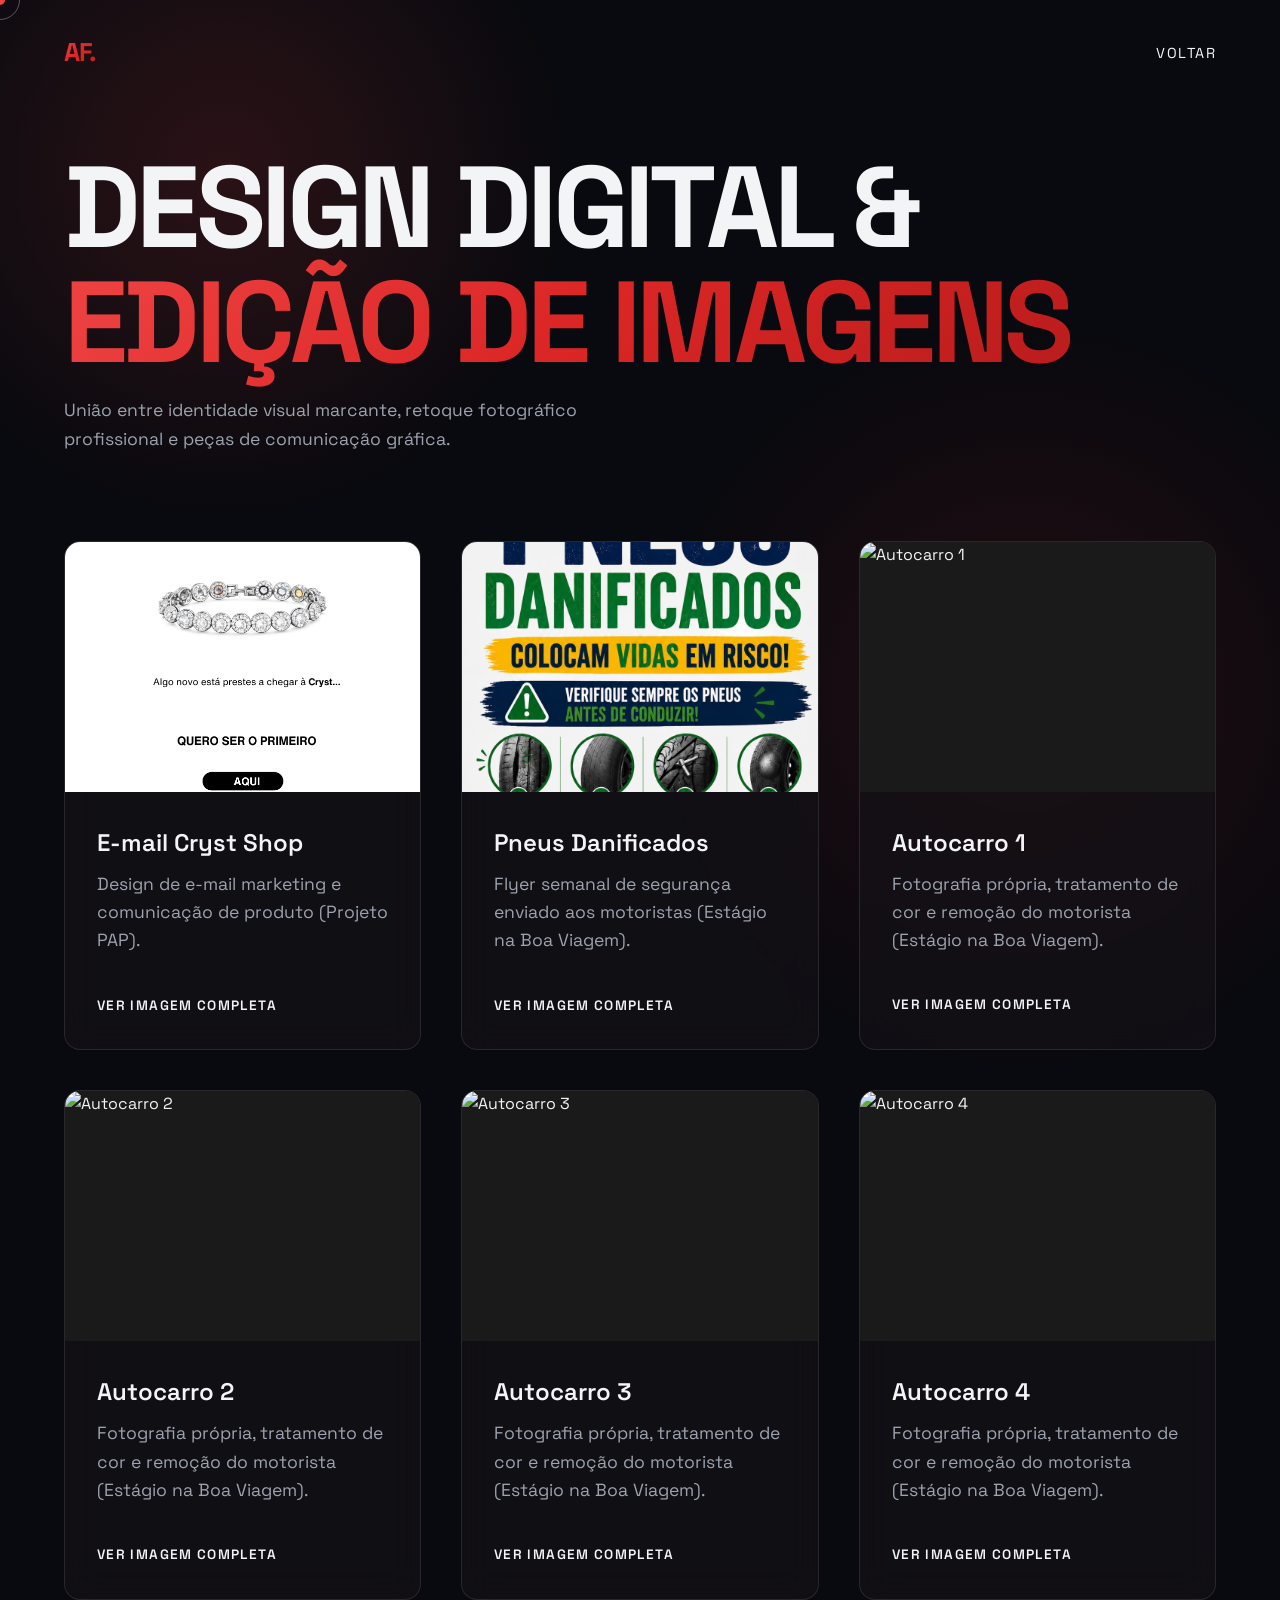
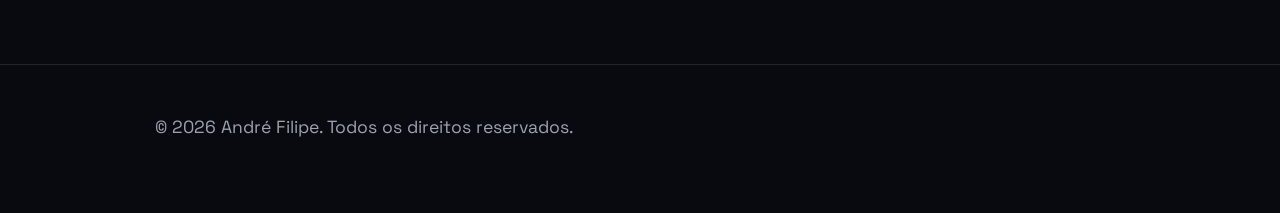
==== design-e-edicao.html @ 8445dd03 "Update portfolio: Red Theme, SVG Icons, Real Covers, Internship Context, Boa Viagem Web Design & AF " ====
<!DOCTYPE html>
<html lang="pt">
<head>
    <meta charset="UTF-8">
    <meta name="viewport" content="width=device-width, initial-scale=1.0">
    <title>Design Digital & Edição de Imagens | André Filipe - Portfólio</title>
    <meta name="description" content="Trabalhos de Design Digital, Branding, Retoque Fotográfico e Edição de Imagem desenvolvidos por André Filipe.">
    <meta name="keywords" content="Design Digital, Edição de Imagem, Retoque Fotográfico, Photoshop, Branding, André Filipe">
    <link rel="icon" type="image/png" href="favicon.png">
    <link rel="apple-touch-icon" href="favicon.png">
    <link rel="preconnect" href="https://fonts.googleapis.com">
    <link rel="preconnect" href="https://fonts.gstatic.com" crossorigin>
    <link href="https://fonts.googleapis.com/css2?family=Space+Grotesk:wght@300;400;600;700;800&display=swap" rel="stylesheet">
    <link rel="stylesheet" href="style.css">
</head>
<body>
    <div id="cursor"></div>
    <div id="cursor-follower"></div>

    <nav class="navbar scrolled">
        <div class="logo">AF.</div>
        <ul class="nav-links">
            <li><a href="index.html#projects">Voltar</a></li>
        </ul>
    </nav>

    <main>
        <section class="section" style="padding-top: 150px; min-height: 80vh;">
            <h1 class="fade-up">Design Digital & <span class="gradient-text">Edição de Imagens</span></h1>
            <p class="fade-up delay-1">União entre identidade visual marcante, retoque fotográfico profissional e peças de comunicação gráfica.</p>
            
            <div class="project-grid" style="margin-top: 4rem;">
                <!-- Design 1: E-mail Cryst Shop (PAP) -->
                <div class="project-card fade-up delay-2" data-lightbox data-lightbox-src="images/E-mail%20Cryst%20Shop.pdf.png" data-lightbox-caption="E-mail Cryst Shop - Comunicação de Produto (PAP)">
                    <div class="project-image">
                        <img src="images/E-mail%20Cryst%20Shop.pdf.png" alt="E-mail Cryst Shop - PAP" style="width: 100%; height: 100%; object-fit: cover; transition: var(--transition);">
                    </div>
                    <div class="project-info">
                        <h3>E-mail Cryst Shop</h3>
                        <p>Design de e-mail marketing e comunicação de produto (Projeto PAP).</p>
                        <a href="images/E-mail%20Cryst%20Shop.pdf.png" class="project-link">Ver Imagem Completa</a>
                    </div>
                </div>

                <!-- Design 2: Pneus Danificados (Estágio Boa Viagem) -->
                <div class="project-card fade-up delay-3" data-lightbox data-lightbox-src="images/Pneus%20Danificados.png" data-lightbox-caption="Pneus Danificados - Flyer de Segurança para Motoristas (Estágio Boa Viagem)">
                    <div class="project-image">
                        <img src="images/Pneus%20Danificados.png" alt="Pneus Danificados - Estágio Boa Viagem" style="width: 100%; height: 100%; object-fit: cover; transition: var(--transition);">
                    </div>
                    <div class="project-info">
                        <h3>Pneus Danificados</h3>
                        <p>Flyer semanal de segurança enviado aos motoristas (Estágio na Boa Viagem).</p>
                        <a href="images/Pneus%20Danificados.png" class="project-link">Ver Imagem Completa</a>
                    </div>
                </div>

                <!-- Edição 1: Autocarro 1 -->
                <div class="project-card fade-up delay-1" data-lightbox data-lightbox-src="images/22222.png" data-lightbox-caption="Autocarro 1 - Fotografia Própria, Tratamento & Remoção do Motorista (Estágio Boa Viagem)">
                    <div class="project-image">
                        <img src="images/22222.png" alt="Autocarro 1" style="width: 100%; height: 100%; object-fit: cover; transition: var(--transition);">
                    </div>
                    <div class="project-info">
                        <h3>Autocarro 1</h3>
                        <p>Fotografia própria, tratamento de cor e remoção do motorista (Estágio na Boa Viagem).</p>
                        <a href="images/22222.png" class="project-link">Ver Imagem Completa</a>
                    </div>
                </div>

                <!-- Edição 2: Autocarro 2 -->
                <div class="project-card fade-up delay-2" data-lightbox data-lightbox-src="images/bus%204.png" data-lightbox-caption="Autocarro 2 - Fotografia Própria, Tratamento & Remoção do Motorista (Estágio Boa Viagem)">
                    <div class="project-image">
                        <img src="images/bus%204.png" alt="Autocarro 2" style="width: 100%; height: 100%; object-fit: cover; transition: var(--transition);">
                    </div>
                    <div class="project-info">
                        <h3>Autocarro 2</h3>
                        <p>Fotografia própria, tratamento de cor e remoção do motorista (Estágio na Boa Viagem).</p>
                        <a href="images/bus%204.png" class="project-link">Ver Imagem Completa</a>
                    </div>
                </div>

                <!-- Edição 3: Autocarro 3 -->
                <div class="project-card fade-up delay-3" data-lightbox data-lightbox-src="images/Bus%205.png" data-lightbox-caption="Autocarro 3 - Fotografia Própria, Tratamento & Remoção do Motorista (Estágio Boa Viagem)">
                    <div class="project-image">
                        <img src="images/Bus%205.png" alt="Autocarro 3" style="width: 100%; height: 100%; object-fit: cover; transition: var(--transition);">
                    </div>
                    <div class="project-info">
                        <h3>Autocarro 3</h3>
                        <p>Fotografia própria, tratamento de cor e remoção do motorista (Estágio na Boa Viagem).</p>
                        <a href="images/Bus%205.png" class="project-link">Ver Imagem Completa</a>
                    </div>
                </div>

                <!-- Edição 4: Autocarro 4 -->
                <div class="project-card fade-up delay-1" data-lightbox data-lightbox-src="images/bus%206.png" data-lightbox-caption="Autocarro 4 - Fotografia Própria, Tratamento & Remoção do Motorista (Estágio Boa Viagem)">
                    <div class="project-image">
                        <img src="images/bus%206.png" alt="Autocarro 4" style="width: 100%; height: 100%; object-fit: cover; transition: var(--transition);">
                    </div>
                    <div class="project-info">
                        <h3>Autocarro 4</h3>
                        <p>Fotografia própria, tratamento de cor e remoção do motorista (Estágio na Boa Viagem).</p>
                        <a href="images/bus%206.png" class="project-link">Ver Imagem Completa</a>
                    </div>
                </div>
            </div>
        </section>
    </main>

    <!-- Lightbox Modal com Botão X -->
    <div id="lightbox-modal" class="lightbox-modal">
        <button id="lightbox-close" class="lightbox-close" title="Fechar (ESC)">&times;</button>
        <div class="lightbox-content">
            <img id="lightbox-img" src="" alt="Visualização em tamanho cheio" />
            <h3 id="lightbox-caption"></h3>
        </div>
    </div>

    <footer>
        <p>&copy; 2026 André Filipe. Todos os direitos reservados.</p>
    </footer>

    <script src="script.js"></script>
</body>
</html>
---- style.css ----
/* style.css */
:root {
    --bg-color: #090a0f;
    --text-color: #f3f4f6;
    --accent-color: #ef4444;       /* Vermelho Carmesim */
    --accent-cyan: #f43f5e;        /* Vermelho Rosa */
    --accent-pink: #dc2626;        /* Vermelho Escuro */
    --secondary-text: #9ca3af;
    --card-bg: rgba(20, 18, 24, 0.7);
    --card-border: rgba(255, 255, 255, 0.1);
    --card-hover-border: rgba(239, 68, 68, 0.5);
    --gradient-main: linear-gradient(135deg, #ef4444 0%, #dc2626 50%, #b91c1c 100%);
    --gradient-glow: radial-gradient(circle at 50% 50%, rgba(239, 68, 68, 0.18) 0%, transparent 70%);
    --transition: all 0.4s cubic-bezier(0.16, 1, 0.3, 1);
    --backdrop-blur: blur(16px);
}

* {
    margin: 0;
    padding: 0;
    box-sizing: border-box;
}

html {
    scroll-behavior: smooth;
}

body {
    font-family: 'Space Grotesk', sans-serif;
    background-color: var(--bg-color);
    color: var(--text-color);
    line-height: 1.6;
    overflow-x: hidden;
    cursor: none; /* Custom cursor */
    position: relative;
}

/* Background Ambient Orbs */
body::before {
    content: '';
    position: fixed;
    top: -20%;
    left: -10%;
    width: 55vw;
    height: 55vw;
    background: radial-gradient(circle, rgba(239, 68, 68, 0.15) 0%, transparent 70%);
    z-index: -1;
    pointer-events: none;
}

body::after {
    content: '';
    position: fixed;
    bottom: -20%;
    right: -10%;
    width: 60vw;
    height: 60vw;
    background: radial-gradient(circle, rgba(220, 38, 38, 0.12) 0%, transparent 70%);
    z-index: -1;
    pointer-events: none;
}

/* Custom Cursor */
#cursor {
    position: fixed;
    top: 0;
    left: 0;
    width: 10px;
    height: 10px;
    background-color: var(--accent-color);
    border-radius: 50%;
    transform: translate(-50%, -50%);
    pointer-events: none;
    z-index: 9999;
    transition: width 0.2s, height 0.2s, background-color 0.2s;
}

#cursor-follower {
    position: fixed;
    top: 0;
    left: 0;
    width: 40px;
    height: 40px;
    border: 1px solid rgba(255, 255, 255, 0.3);
    border-radius: 50%;
    transform: translate(-50%, -50%);
    pointer-events: none;
    z-index: 9998;
    transition: width 0.3s, height 0.3s, transform 0.1s ease-out;
}

.hovering #cursor {
    width: 0;
    height: 0;
}

.hovering #cursor-follower {
    width: 60px;
    height: 60px;
    background-color: rgba(255, 255, 255, 0.1);
    border-color: var(--accent-color);
}

/* Typography */
h1 {
    font-size: clamp(3.5rem, 9vw, 7.5rem);
    line-height: 1;
    font-weight: 700;
    letter-spacing: -0.04em;
    margin-bottom: 1rem;
    text-transform: uppercase;
}

.gradient-text {
    background: var(--gradient-main);
    -webkit-background-clip: text;
    -webkit-text-fill-color: transparent;
}

h2.section-title {
    font-size: clamp(2rem, 5vw, 4rem);
    font-weight: 600;
    margin-bottom: 3rem;
    letter-spacing: -0.02em;
}

h3 {
    font-size: 1.5rem;
    font-weight: 600;
    margin-bottom: 0.5rem;
}

p {
    font-size: 1.1rem;
    color: var(--secondary-text);
    max-width: 600px;
    margin-bottom: 1.5rem;
}

/* Navigation */
.navbar {
    position: fixed;
    top: 0;
    width: 100%;
    padding: 2rem 5%;
    display: flex;
    justify-content: space-between;
    align-items: center;
    z-index: 1000;
    transition: padding 0.3s ease, background 0.3s ease;
}

.navbar.scrolled {
    padding: 1rem 5%;
    background: rgba(8, 9, 12, 0.85);
    backdrop-filter: var(--backdrop-blur);
    border-bottom: 1px solid var(--card-border);
}

.logo {
    font-size: 1.6rem;
    font-weight: 800;
    letter-spacing: -0.05em;
    background: var(--gradient-main);
    -webkit-background-clip: text;
    -webkit-text-fill-color: transparent;
}

.nav-links {
    display: flex;
    list-style: none;
    gap: 3rem;
}

.nav-links a {
    color: var(--text-color);
    text-decoration: none;
    font-size: 0.9rem;
    text-transform: uppercase;
    letter-spacing: 0.1em;
    position: relative;
    transition: var(--transition);
}

.nav-links a::after {
    content: '';
    position: absolute;
    bottom: -5px;
    left: 0;
    width: 0%;
    height: 2px;
    background: var(--gradient-main);
    transition: var(--transition);
}

.nav-links a:hover::after {
    width: 100%;
}

.hamburger {
    display: none;
    cursor: pointer;
    z-index: 1001;
}

.hamburger .bar {
    display: block;
    width: 25px;
    height: 2px;
    margin: 5px auto;
    background-color: var(--text-color);
    transition: var(--transition);
}

/* Sections */
.section {
    min-height: 100vh;
    padding: 8rem 5% 4rem;
    display: flex;
    flex-direction: column;
    justify-content: center;
}

/* Hero Section */
.hero {
    position: relative;
    justify-content: center;
    align-items: flex-start;
}

.hero p {
    font-size: clamp(1.2rem, 2vw, 1.5rem);
    margin-bottom: 3rem;
}

.btn-group {
    display: flex;
    gap: 1rem;
    flex-wrap: wrap;
    align-items: center;
}

.btn {
    display: inline-flex;
    align-items: center;
    gap: 0.6rem;
    padding: 1rem 2.2rem;
    background: var(--gradient-main);
    color: #ffffff;
    text-decoration: none;
    font-weight: 600;
    font-size: 0.95rem;
    text-transform: uppercase;
    letter-spacing: 0.05em;
    border-radius: 50px;
    transition: var(--transition);
    border: none;
    box-shadow: 0 4px 20px rgba(239, 68, 68, 0.35);
    cursor: pointer;
}

.btn:hover {
    transform: translateY(-3px);
    box-shadow: 0 8px 25px rgba(239, 68, 68, 0.5);
    background: linear-gradient(135deg, #f87171 0%, #dc2626 100%);
    color: #ffffff;
}

.btn-outline {
    background: rgba(255, 255, 255, 0.05);
    color: var(--text-color);
    border: 1px solid var(--card-border);
    backdrop-filter: var(--backdrop-blur);
    box-shadow: none;
}

.btn-outline:hover {
    background: rgba(255, 255, 255, 0.12);
    border-color: rgba(255, 255, 255, 0.25);
    color: var(--text-color);
}

.scroll-indicator {
    position: absolute;
    bottom: 3rem;
    left: 50%;
    transform: translateX(-50%);
    opacity: 0.5;
}

.mouse {
    width: 26px;
    height: 40px;
    border: 2px solid var(--text-color);
    border-radius: 20px;
    position: relative;
}

.mouse::before {
    content: '';
    position: absolute;
    top: 8px;
    left: 50%;
    transform: translateX(-50%);
    width: 4px;
    height: 8px;
    background-color: var(--text-color);
    border-radius: 2px;
    animation: scroll 2s infinite;
}

@keyframes scroll {
    0% { transform: translate(-50%, 0); opacity: 1; }
    100% { transform: translate(-50%, 15px); opacity: 0; }
}

/* Projects Section */
.project-grid {
    display: grid;
    grid-template-columns: repeat(auto-fit, minmax(340px, 1fr));
    gap: 2.5rem;
}

.project-card {
    background: var(--card-bg);
    border: 1px solid var(--card-border);
    border-radius: 16px;
    overflow: hidden;
    transition: var(--transition);
    position: relative;
    backdrop-filter: var(--backdrop-blur);
    top: 0;
    cursor: pointer;
}

.project-card:hover {
    transform: translateY(-8px);
    border-color: var(--card-hover-border);
    box-shadow: 0 15px 35px -5px rgba(0, 0, 0, 0.6), 0 0 25px rgba(239, 68, 68, 0.25);
}

.project-image, .folder-image {
    width: 100%;
    height: 250px;
    background: #1a1a1a;
    display: flex;
    align-items: center;
    justify-content: center;
    overflow: hidden;
    transition: var(--transition);
}

.folder-image svg, .folder-image img {
    transition: var(--transition);
}

.folder-image svg {
    width: 80px;
    height: 80px;
    opacity: 0.7;
}

.project-card:hover .folder-image svg {
    opacity: 1;
    transform: scale(1.1) translateY(-5px);
}

.project-card:hover .folder-image img {
    opacity: 1 !important;
    transform: scale(1.05);
}

.image-placeholder {
    color: var(--secondary-text);
    font-size: 1.2rem;
    letter-spacing: 0.1em;
    text-transform: uppercase;
    transition: var(--transition);
}

.project-card:hover .image-placeholder {
    transform: scale(1.05);
    color: var(--text-color);
}

.project-info {
    padding: 2rem;
}

.project-link {
    display: inline-block;
    margin-top: 1rem;
    color: var(--text-color);
    text-decoration: none;
    font-weight: 600;
    text-transform: uppercase;
    font-size: 0.85rem;
    letter-spacing: 0.1em;
    position: relative;
}

.project-link::after {
    content: '';
    position: absolute;
    bottom: -3px;
    left: 0;
    width: 100%;
    height: 1px;
    background-color: currentColor;
    transform: scaleX(0);
    transform-origin: right;
    transition: transform 0.3s ease;
}

.project-card:hover .project-link::after {
    transform: scaleX(1);
    transform-origin: left;
}

/* About Section Redesign */
.about-card {
    background: var(--card-bg);
    border: 1px solid var(--card-border);
    border-radius: 24px;
    padding: 3.5rem;
    backdrop-filter: var(--backdrop-blur);
    box-shadow: 0 20px 50px rgba(0, 0, 0, 0.5), 0 0 30px rgba(239, 68, 68, 0.2);
    position: relative;
    overflow: hidden;
}

.about-card::before {
    content: '';
    position: absolute;
    top: -30%;
    right: -10%;
    width: 300px;
    height: 300px;
    background: radial-gradient(circle, rgba(239, 68, 68, 0.15) 0%, transparent 70%);
    pointer-events: none;
}

.about-grid {
    display: grid;
    grid-template-columns: 340px 1fr;
    gap: 3.5rem;
    align-items: center;
}

.about-image-column {
    display: flex;
    flex-direction: column;
    align-items: center;
    gap: 1rem;
}

.about-image-wrapper {
    position: relative;
    width: 100%;
    height: 400px;
    border-radius: 20px;
    overflow: hidden;
    background: #10131a;
    border: 1px solid rgba(255, 255, 255, 0.12);
    box-shadow: 0 15px 35px rgba(0, 0, 0, 0.6), 0 0 20px rgba(239, 68, 68, 0.25);
    cursor: pointer;
    transition: var(--transition);
}

.about-image-wrapper:hover {
    transform: translateY(-6px) scale(1.02);
    border-color: var(--card-hover-border);
    box-shadow: 0 20px 45px rgba(0, 0, 0, 0.7), 0 0 30px rgba(239, 68, 68, 0.45);
}

.about-image-wrapper img {
    width: 100%;
    height: 100%;
    object-fit: cover;
    object-position: top center;
    transition: transform 0.5s ease;
    filter: contrast(1.05) brightness(0.98);
}

.about-image-wrapper:hover img {
    transform: scale(1.05);
    filter: contrast(1.1) brightness(1.02);
}

.about-status-badge {
    display: inline-flex;
    align-items: center;
    gap: 0.5rem;
    background: rgba(16, 185, 129, 0.1);
    border: 1px solid rgba(16, 185, 129, 0.3);
    color: #10b981;
    padding: 0.4rem 1rem;
    border-radius: 50px;
    font-size: 0.85rem;
    font-weight: 600;
    margin-top: 0.5rem;
}

.about-services-list {
    display: grid;
    grid-template-columns: repeat(2, 1fr);
    gap: 1.25rem;
    margin-top: 1.5rem;
}

.service-item {
    display: flex;
    align-items: flex-start;
    gap: 0.85rem;
    padding: 1rem 1.2rem;
    background: rgba(255, 255, 255, 0.02);
    border: 1px solid rgba(255, 255, 255, 0.06);
    border-radius: 12px;
    transition: var(--transition);
}

.service-item:hover {
    background: rgba(255, 255, 255, 0.05);
    border-color: rgba(255, 255, 255, 0.15);
    transform: translateY(-2px);
}

.service-icon-img {
    width: 26px;
    height: 26px;
    object-fit: contain;
    flex-shrink: 0;
    margin-top: 2px;
    transition: transform 0.3s ease;
}

.service-item:hover .service-icon-img {
    transform: scale(1.15);
}

.service-item strong {
    display: block;
    font-size: 0.95rem;
    color: #f3f4f6;
    margin-bottom: 0.2rem;
}

.service-item p {
    font-size: 0.82rem;
    color: var(--secondary-text);
    margin: 0;
    line-height: 1.4;
}

/* Footer */
footer {
    text-align: center;
    padding: 3rem 5%;
    border-top: 1px solid var(--card-border);
    color: var(--secondary-text);
    font-size: 0.9rem;
}

/* Animations (Intersection Observer classes) */
.fade-up {
    opacity: 0;
    transform: translateY(40px);
    transition: opacity 0.8s ease-out, transform 0.8s ease-out;
}

.fade-up.visible {
    opacity: 1;
    transform: translateY(0);
}

.delay-1 { transition-delay: 0.1s; }
.delay-2 { transition-delay: 0.2s; }
.delay-3 { transition-delay: 0.3s; }

/* Lightbox Modal com Botão X para Imagens */
.lightbox-modal {
    position: fixed;
    top: 0;
    left: 0;
    width: 100vw;
    height: 100vh;
    background: rgba(4, 5, 8, 0.92);
    backdrop-filter: blur(16px);
    z-index: 10000;
    display: flex;
    align-items: center;
    justify-content: center;
    opacity: 0;
    pointer-events: none;
    transition: opacity 0.3s ease;
    padding: 2rem;
}

.lightbox-modal.active {
    opacity: 1;
    pointer-events: auto;
}

.lightbox-close {
    position: fixed;
    top: 2rem;
    right: 2.5rem;
    width: 52px;
    height: 52px;
    border-radius: 50%;
    background: rgba(255, 255, 255, 0.15);
    border: 1px solid rgba(255, 255, 255, 0.3);
    color: #ffffff;
    font-size: 2.2rem;
    font-weight: 300;
    line-height: 1;
    display: flex;
    align-items: center;
    justify-content: center;
    cursor: pointer;
    z-index: 10001;
    transition: all 0.3s cubic-bezier(0.16, 1, 0.3, 1);
    box-shadow: 0 4px 20px rgba(0, 0, 0, 0.5);
}

.lightbox-close:hover {
    background: #ef4444;
    border-color: #ef4444;
    transform: scale(1.1) rotate(90deg);
}

.lightbox-content {
    max-width: 90vw;
    max-height: 85vh;
    display: flex;
    flex-direction: column;
    align-items: center;
    position: relative;
}

.lightbox-content img {
    max-width: 100%;
    max-height: 80vh;
    object-fit: contain;
    border-radius: 12px;
    box-shadow: 0 20px 50px rgba(0, 0, 0, 0.8), 0 0 30px rgba(239, 68, 68, 0.25);
    border: 1px solid rgba(255, 255, 255, 0.15);
}

.lightbox-content h3 {
    margin-top: 1.2rem;
    font-size: 1.3rem;
    color: #f3f4f6;
    text-align: center;
    font-family: 'Space Grotesk', sans-serif;
}

/* Mobile Responsiveness */
@media (max-width: 768px) {
    .about-grid {
        grid-template-columns: 1fr;
        gap: 2rem;
    }
    
    .about-image-wrapper {
        height: 320px;
        max-width: 320px;
        margin: 0 auto;
    }

    .lightbox-close {
        top: 1.2rem;
        right: 1.2rem;
        width: 44px;
        height: 44px;
        font-size: 1.8rem;
    }

    #cursor, #cursor-follower {
        display: none; /* Disable custom cursor on mobile */
    }
    
    body {
        cursor: auto;
    }

    .hamburger {
        display: block;
    }

    .hamburger.active .bar:nth-child(2) {
        opacity: 0;
    }

    .hamburger.active .bar:nth-child(1) {
        transform: translateY(7px) rotate(45deg);
    }

    .hamburger.active .bar:nth-child(3) {
        transform: translateY(-7px) rotate(-45deg);
    }

    .nav-links {
        position: fixed;
        left: -100%;
        top: 0;
        gap: 0;
        flex-direction: column;
        background-color: var(--bg-color);
        width: 100%;
        height: 100vh;
        text-align: center;
        transition: 0.3s;
        justify-content: center;
    }

    .nav-links.active {
        left: 0;
    }

    .nav-links li {
        margin: 2rem 0;
    }

    .nav-links a {
        font-size: 1.5rem;
    }
    
    .navbar {
        mix-blend-mode: normal;
        background: var(--bg-color);
    }

    .section {
        padding: 6rem 5% 3rem;
    }
}
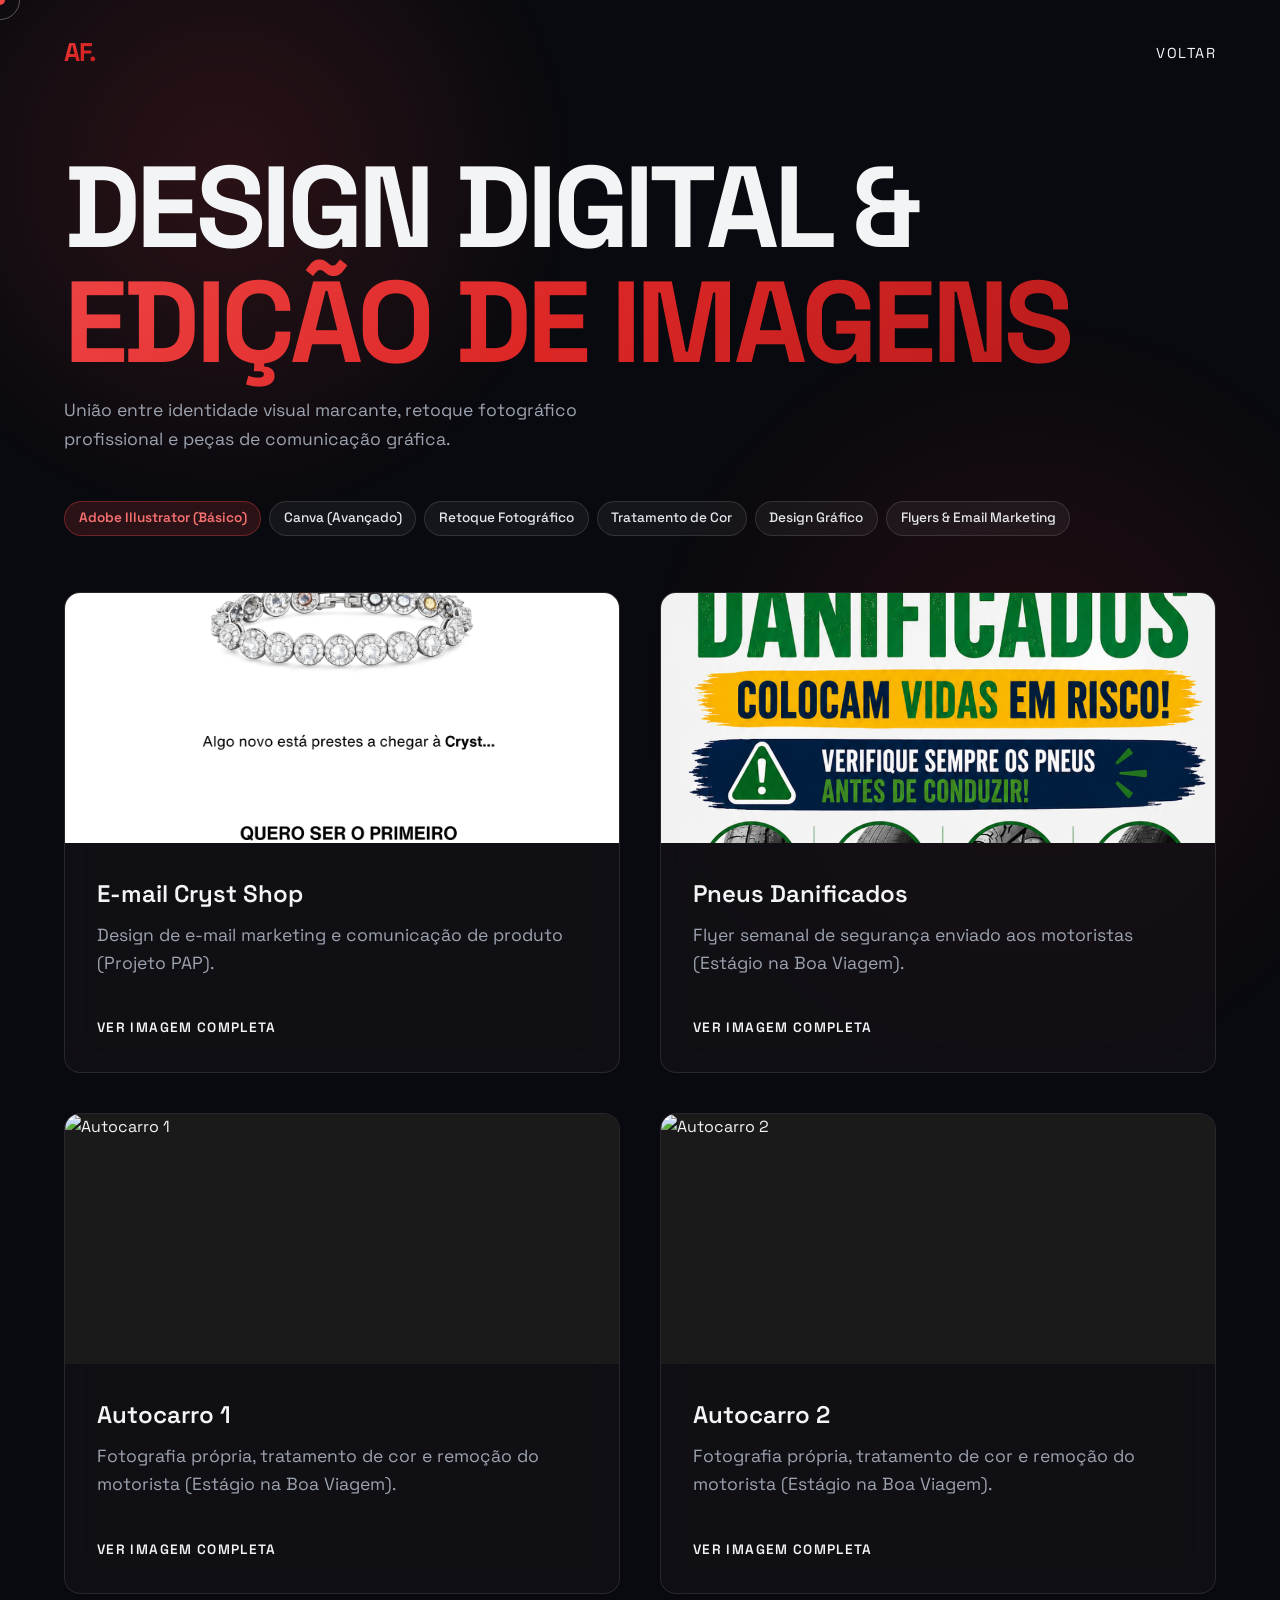
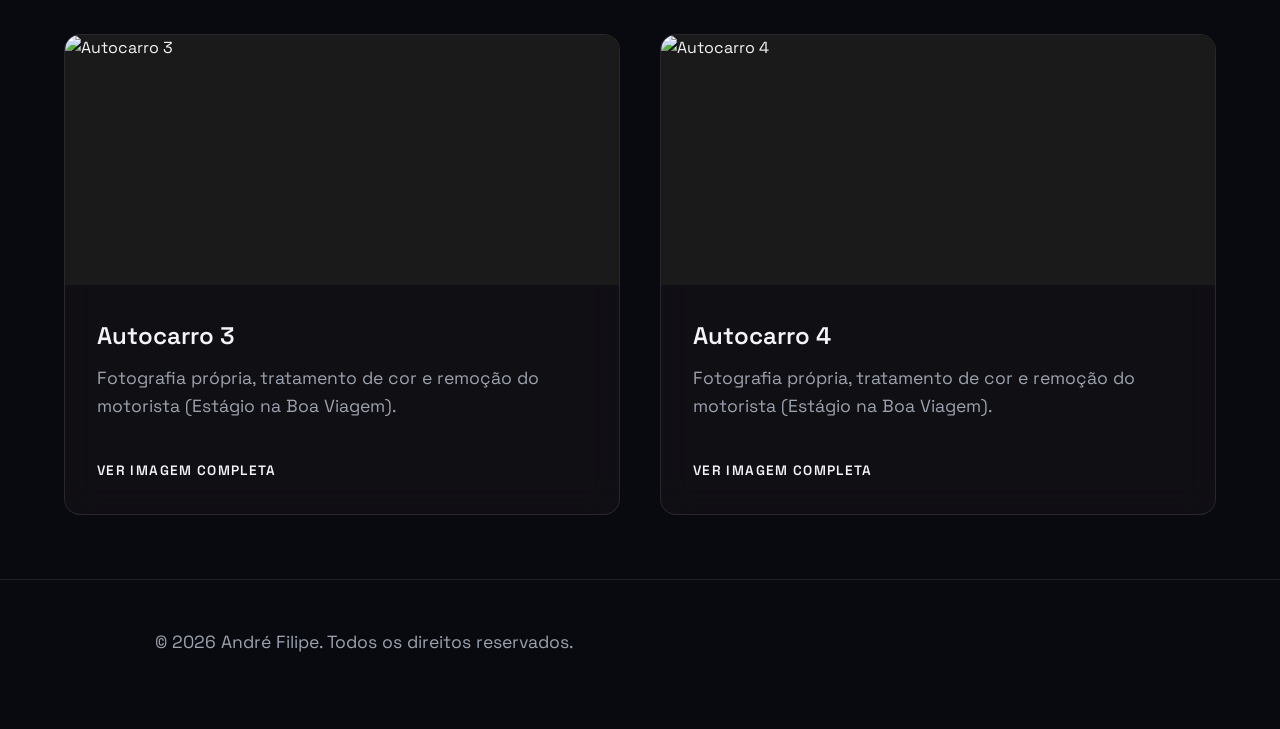
==== commit 0b4c27ff: "Update portfolio: Add Facebook & TikTok Cryst projects, update skills & 2-column grid layout" ====
--- a/design-e-edicao.html
+++ b/design-e-edicao.html
@@ -28,8 +28,18 @@
         <section class="section" style="padding-top: 150px; min-height: 80vh;">
             <h1 class="fade-up">Design Digital & <span class="gradient-text">Edição de Imagens</span></h1>
             <p class="fade-up delay-1">União entre identidade visual marcante, retoque fotográfico profissional e peças de comunicação gráfica.</p>
+
+            <!-- Pílulas de Competências / Ferramentas -->
+            <div class="fade-up delay-1" style="display: flex; gap: 0.5rem; flex-wrap: wrap; margin-top: 1.5rem;">
+                <span style="font-size: 0.85rem; padding: 0.35rem 0.85rem; background: rgba(239, 68, 68, 0.15); border: 1px solid rgba(239, 68, 68, 0.35); border-radius: 50px; color: #f87171; font-weight: 600;">Adobe Illustrator (Básico)</span>
+                <span style="font-size: 0.85rem; padding: 0.35rem 0.85rem; background: rgba(255, 255, 255, 0.05); border: 1px solid rgba(255, 255, 255, 0.12); border-radius: 50px; color: #e5e7eb; font-weight: 500;">Canva (Avançado)</span>
+                <span style="font-size: 0.85rem; padding: 0.35rem 0.85rem; background: rgba(255, 255, 255, 0.05); border: 1px solid rgba(255, 255, 255, 0.12); border-radius: 50px; color: #e5e7eb; font-weight: 500;">Retoque Fotográfico</span>
+                <span style="font-size: 0.85rem; padding: 0.35rem 0.85rem; background: rgba(255, 255, 255, 0.05); border: 1px solid rgba(255, 255, 255, 0.12); border-radius: 50px; color: #e5e7eb; font-weight: 500;">Tratamento de Cor</span>
+                <span style="font-size: 0.85rem; padding: 0.35rem 0.85rem; background: rgba(255, 255, 255, 0.05); border: 1px solid rgba(255, 255, 255, 0.12); border-radius: 50px; color: #e5e7eb; font-weight: 500;">Design Gráfico</span>
+                <span style="font-size: 0.85rem; padding: 0.35rem 0.85rem; background: rgba(255, 255, 255, 0.05); border: 1px solid rgba(255, 255, 255, 0.12); border-radius: 50px; color: #e5e7eb; font-weight: 500;">Flyers & Email Marketing</span>
+            </div>
             
-            <div class="project-grid" style="margin-top: 4rem;">
+            <div class="project-grid" style="margin-top: 3.5rem;">
                 <!-- Design 1: E-mail Cryst Shop (PAP) -->
                 <div class="project-card fade-up delay-2" data-lightbox data-lightbox-src="images/E-mail%20Cryst%20Shop.pdf.png" data-lightbox-caption="E-mail Cryst Shop - Comunicação de Produto (PAP)">
                     <div class="project-image">
--- a/style.css
+++ b/style.css
@@ -317,7 +317,7 @@
 /* Projects Section */
 .project-grid {
     display: grid;
-    grid-template-columns: repeat(auto-fit, minmax(340px, 1fr));
+    grid-template-columns: repeat(auto-fit, minmax(400px, 1fr));
     gap: 2.5rem;
 }
 
@@ -657,6 +657,10 @@
 
 /* Mobile Responsiveness */
 @media (max-width: 768px) {
+    .project-grid {
+        grid-template-columns: 1fr;
+    }
+
     .about-grid {
         grid-template-columns: 1fr;
         gap: 2rem;
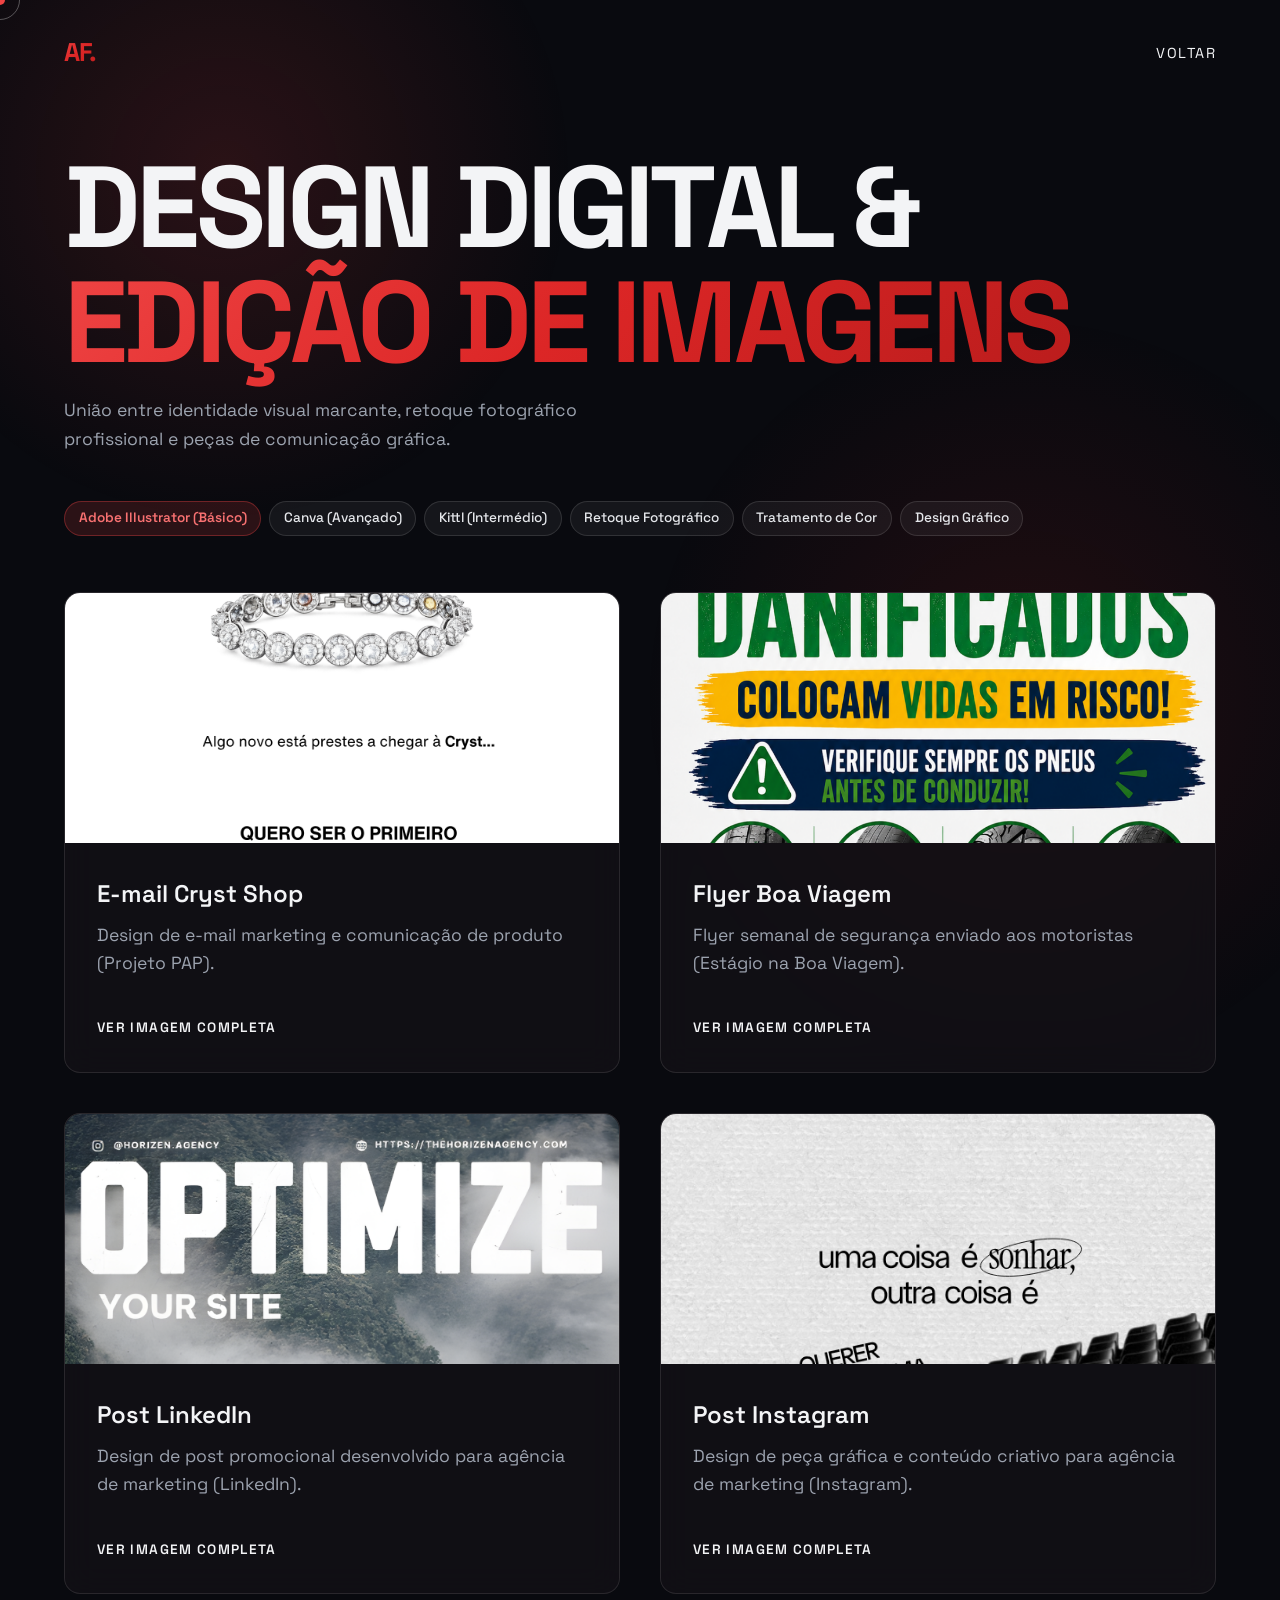
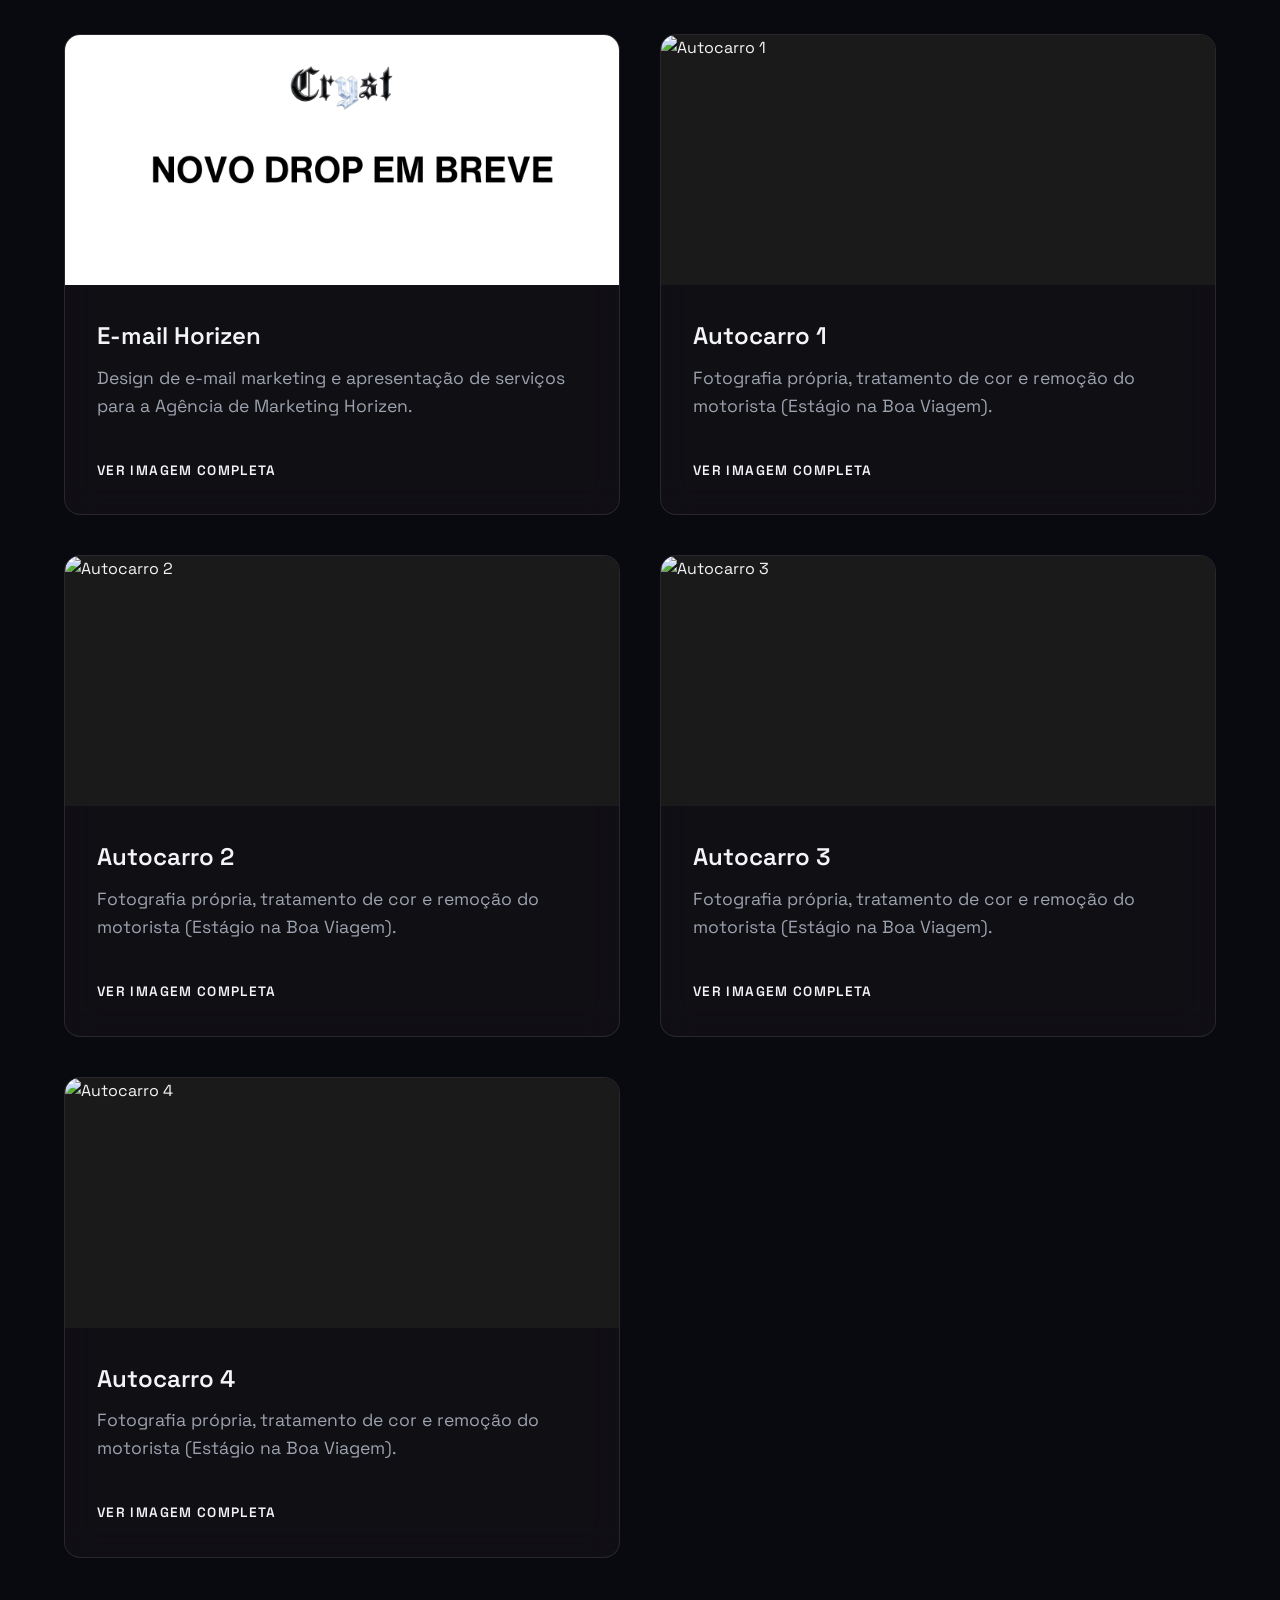
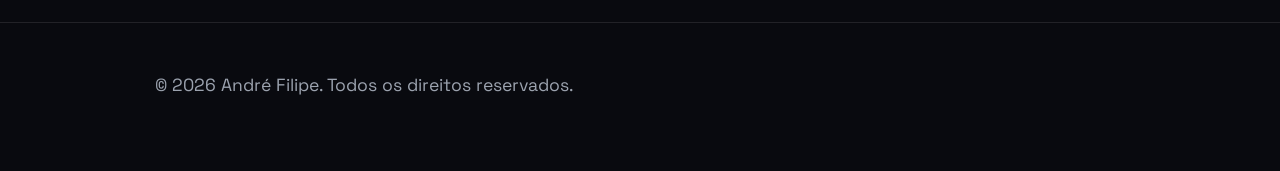
==== commit 29909de3: "Add Marketing Agency projects (LinkedIn, Instagram, Email Horizen), update Flyer Boa Viagem, Kittl s" ====
--- a/design-e-edicao.html
+++ b/design-e-edicao.html
@@ -33,10 +33,10 @@
             <div class="fade-up delay-1" style="display: flex; gap: 0.5rem; flex-wrap: wrap; margin-top: 1.5rem;">
                 <span style="font-size: 0.85rem; padding: 0.35rem 0.85rem; background: rgba(239, 68, 68, 0.15); border: 1px solid rgba(239, 68, 68, 0.35); border-radius: 50px; color: #f87171; font-weight: 600;">Adobe Illustrator (Básico)</span>
                 <span style="font-size: 0.85rem; padding: 0.35rem 0.85rem; background: rgba(255, 255, 255, 0.05); border: 1px solid rgba(255, 255, 255, 0.12); border-radius: 50px; color: #e5e7eb; font-weight: 500;">Canva (Avançado)</span>
+                <span style="font-size: 0.85rem; padding: 0.35rem 0.85rem; background: rgba(255, 255, 255, 0.05); border: 1px solid rgba(255, 255, 255, 0.12); border-radius: 50px; color: #e5e7eb; font-weight: 500;">Kittl (Intermédio)</span>
                 <span style="font-size: 0.85rem; padding: 0.35rem 0.85rem; background: rgba(255, 255, 255, 0.05); border: 1px solid rgba(255, 255, 255, 0.12); border-radius: 50px; color: #e5e7eb; font-weight: 500;">Retoque Fotográfico</span>
                 <span style="font-size: 0.85rem; padding: 0.35rem 0.85rem; background: rgba(255, 255, 255, 0.05); border: 1px solid rgba(255, 255, 255, 0.12); border-radius: 50px; color: #e5e7eb; font-weight: 500;">Tratamento de Cor</span>
                 <span style="font-size: 0.85rem; padding: 0.35rem 0.85rem; background: rgba(255, 255, 255, 0.05); border: 1px solid rgba(255, 255, 255, 0.12); border-radius: 50px; color: #e5e7eb; font-weight: 500;">Design Gráfico</span>
-                <span style="font-size: 0.85rem; padding: 0.35rem 0.85rem; background: rgba(255, 255, 255, 0.05); border: 1px solid rgba(255, 255, 255, 0.12); border-radius: 50px; color: #e5e7eb; font-weight: 500;">Flyers & Email Marketing</span>
             </div>
             
             <div class="project-grid" style="margin-top: 3.5rem;">
@@ -52,15 +52,51 @@
                     </div>
                 </div>
 
-                <!-- Design 2: Pneus Danificados (Estágio Boa Viagem) -->
-                <div class="project-card fade-up delay-3" data-lightbox data-lightbox-src="images/Pneus%20Danificados.png" data-lightbox-caption="Pneus Danificados - Flyer de Segurança para Motoristas (Estágio Boa Viagem)">
+                <!-- Design 2: Flyer Boa Viagem (Estágio Boa Viagem) -->
+                <div class="project-card fade-up delay-3" data-lightbox data-lightbox-src="images/Pneus%20Danificados.png" data-lightbox-caption="Flyer Boa Viagem - Flyer de Segurança para Motoristas (Estágio Boa Viagem)">
                     <div class="project-image">
-                        <img src="images/Pneus%20Danificados.png" alt="Pneus Danificados - Estágio Boa Viagem" style="width: 100%; height: 100%; object-fit: cover; transition: var(--transition);">
+                        <img src="images/Pneus%20Danificados.png" alt="Flyer Boa Viagem - Estágio Boa Viagem" style="width: 100%; height: 100%; object-fit: cover; transition: var(--transition);">
                     </div>
                     <div class="project-info">
-                        <h3>Pneus Danificados</h3>
+                        <h3>Flyer Boa Viagem</h3>
                         <p>Flyer semanal de segurança enviado aos motoristas (Estágio na Boa Viagem).</p>
                         <a href="images/Pneus%20Danificados.png" class="project-link">Ver Imagem Completa</a>
+                    </div>
+                </div>
+
+                <!-- Design 3: Post LinkedIn (Agência de Marketing) -->
+                <div class="project-card fade-up delay-1" data-lightbox data-lightbox-src="images/linkedin_post_cover.png" data-lightbox-caption="Post LinkedIn - Agência de Marketing">
+                    <div class="project-image">
+                        <img src="images/linkedin_post_cover.png" alt="Post LinkedIn" style="width: 100%; height: 100%; object-fit: cover; object-position: top center; transition: var(--transition);">
+                    </div>
+                    <div class="project-info">
+                        <h3>Post LinkedIn</h3>
+                        <p>Design de post promocional desenvolvido para agência de marketing (LinkedIn).</p>
+                        <a href="images/linkedin_post_cover.png" class="project-link">Ver Imagem Completa</a>
+                    </div>
+                </div>
+
+                <!-- Design 4: Post Instagram (Agência de Marketing) -->
+                <div class="project-card fade-up delay-2" data-lightbox data-lightbox-src="images/instagram_post_design_cover.png" data-lightbox-caption="Post Instagram - Agência de Marketing">
+                    <div class="project-image">
+                        <img src="images/instagram_post_design_cover.png" alt="Post Instagram" style="width: 100%; height: 100%; object-fit: cover; object-position: top center; transition: var(--transition);">
+                    </div>
+                    <div class="project-info">
+                        <h3>Post Instagram</h3>
+                        <p>Design de peça gráfica e conteúdo criativo para agência de marketing (Instagram).</p>
+                        <a href="images/instagram_post_design_cover.png" class="project-link">Ver Imagem Completa</a>
+                    </div>
+                </div>
+
+                <!-- Design 5: E-mail Marketing Horizen (Agência de Marketing) -->
+                <div class="project-card fade-up delay-3" data-lightbox data-lightbox-src="images/E-mail%20Cryst%20Shop.pdf.png" data-lightbox-caption="E-mail Marketing Horizen - Agência de Marketing">
+                    <div class="project-image">
+                        <img src="images/E-mail%20Cryst%20Shop.pdf.png" alt="E-mail Marketing Horizen" style="width: 100%; height: 100%; object-fit: cover; object-position: top center; transition: var(--transition);">
+                    </div>
+                    <div class="project-info">
+                        <h3>E-mail Horizen</h3>
+                        <p>Design de e-mail marketing e apresentação de serviços para a Agência de Marketing Horizen.</p>
+                        <a href="images/E-mail%20Cryst%20Shop.pdf.png" class="project-link">Ver Imagem Completa</a>
                     </div>
                 </div>
 
--- a/style.css
+++ b/style.css
@@ -657,24 +657,62 @@
 
 /* Mobile Responsiveness */
 @media (max-width: 768px) {
+    .section {
+        padding: 5rem 1.25rem 2.5rem;
+    }
+
+    .hero h1 {
+        font-size: 2.8rem;
+        line-height: 1.1;
+    }
+
+    .hero p {
+        font-size: 1.05rem;
+        margin-bottom: 2rem;
+    }
+
     .project-grid {
         grid-template-columns: 1fr;
+        gap: 1.5rem;
+    }
+
+    .project-image, .folder-image {
+        height: 210px;
+    }
+
+    .project-info {
+        padding: 1.25rem;
+    }
+
+    .about-card {
+        padding: 2rem 1.25rem;
+        border-radius: 18px;
     }
 
     .about-grid {
         grid-template-columns: 1fr;
-        gap: 2rem;
+        gap: 1.5rem;
     }
     
     .about-image-wrapper {
-        height: 320px;
-        max-width: 320px;
+        height: 280px;
+        max-width: 280px;
         margin: 0 auto;
     }
 
+    .about-services-list {
+        grid-template-columns: 1fr;
+        gap: 0.85rem;
+    }
+
+    .contact-card {
+        padding: 2.5rem 1.25rem !important;
+        border-radius: 18px !important;
+    }
+
     .lightbox-close {
-        top: 1.2rem;
-        right: 1.2rem;
+        top: 1rem;
+        right: 1rem;
         width: 44px;
         height: 44px;
         font-size: 1.8rem;
@@ -716,6 +754,7 @@
         text-align: center;
         transition: 0.3s;
         justify-content: center;
+        z-index: 1000;
     }
 
     .nav-links.active {
@@ -723,19 +762,16 @@
     }
 
     .nav-links li {
-        margin: 2rem 0;
+        margin: 1.5rem 0;
     }
 
     .nav-links a {
-        font-size: 1.5rem;
+        font-size: 1.4rem;
     }
     
     .navbar {
         mix-blend-mode: normal;
-        background: var(--bg-color);
-    }
-
-    .section {
-        padding: 6rem 5% 3rem;
-    }
-}
+        background: rgba(8, 9, 12, 0.95);
+        padding: 1rem 1.25rem;
+    }
+}
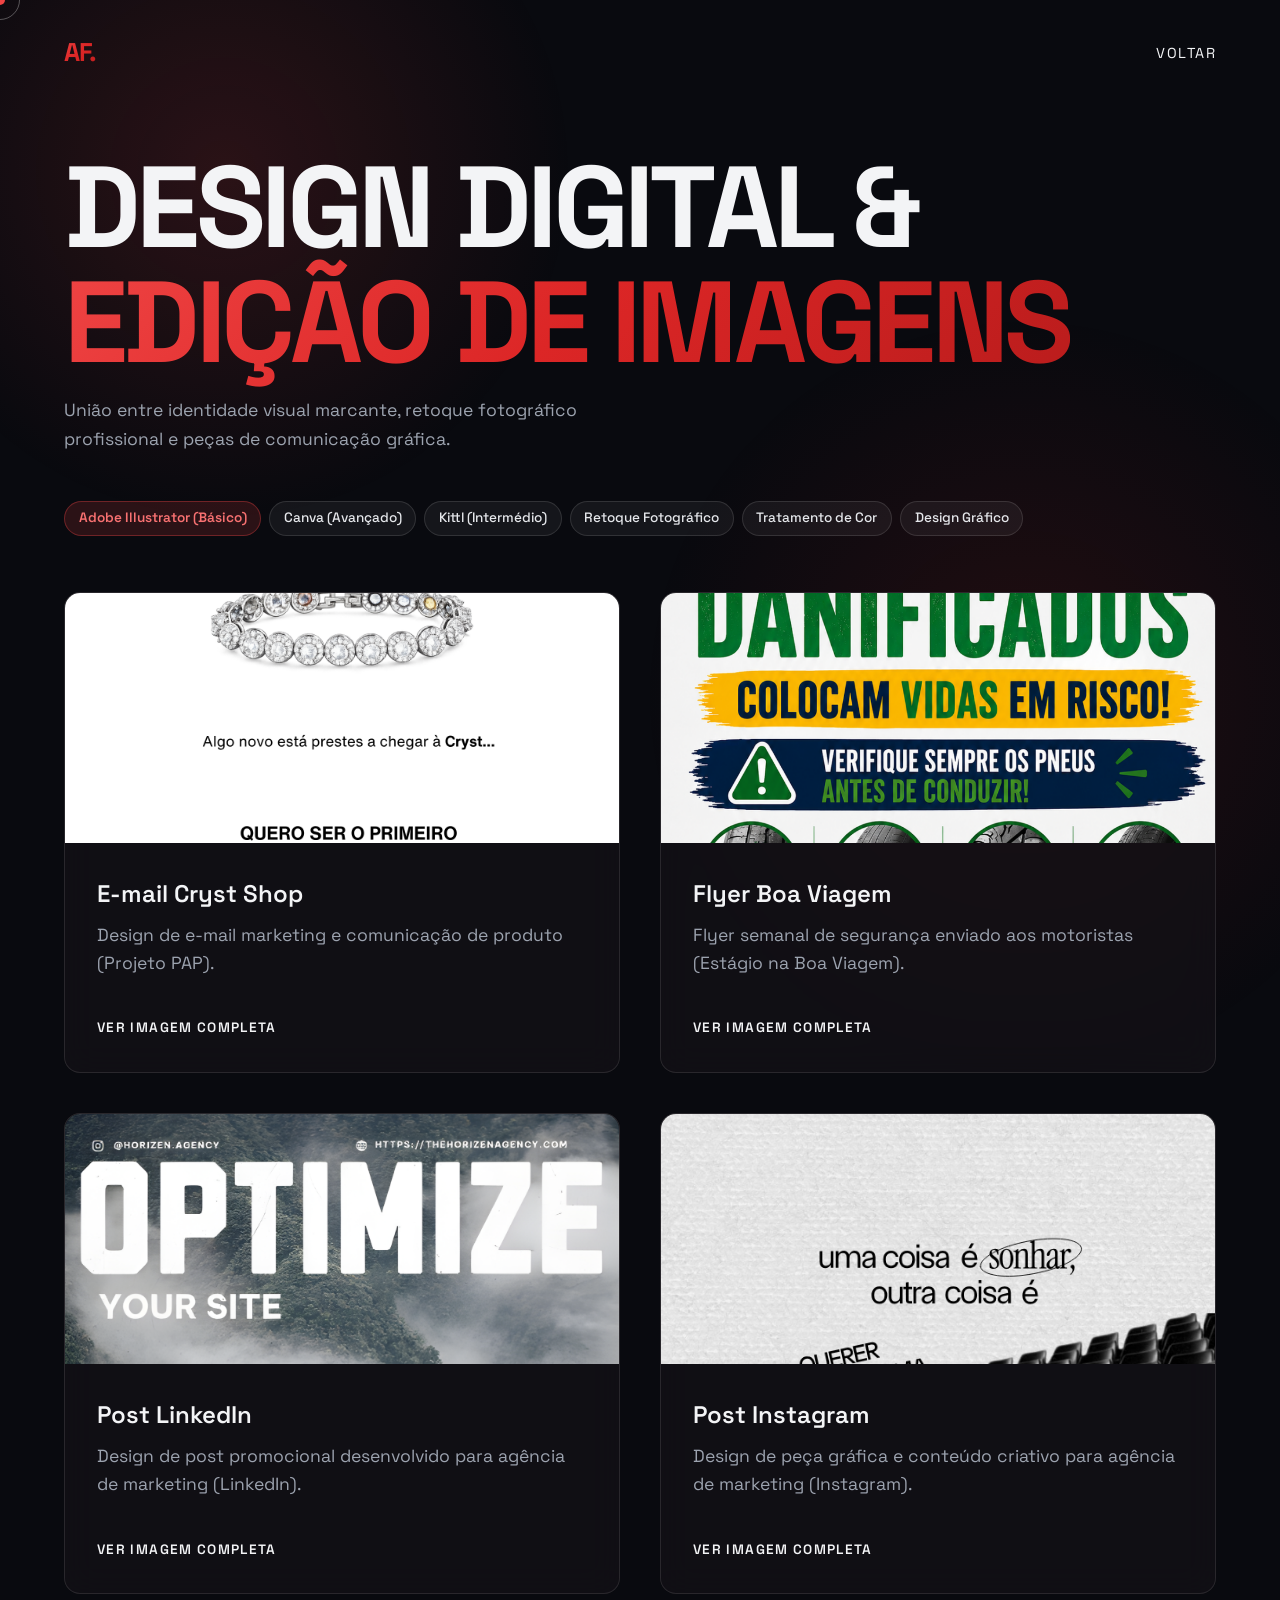
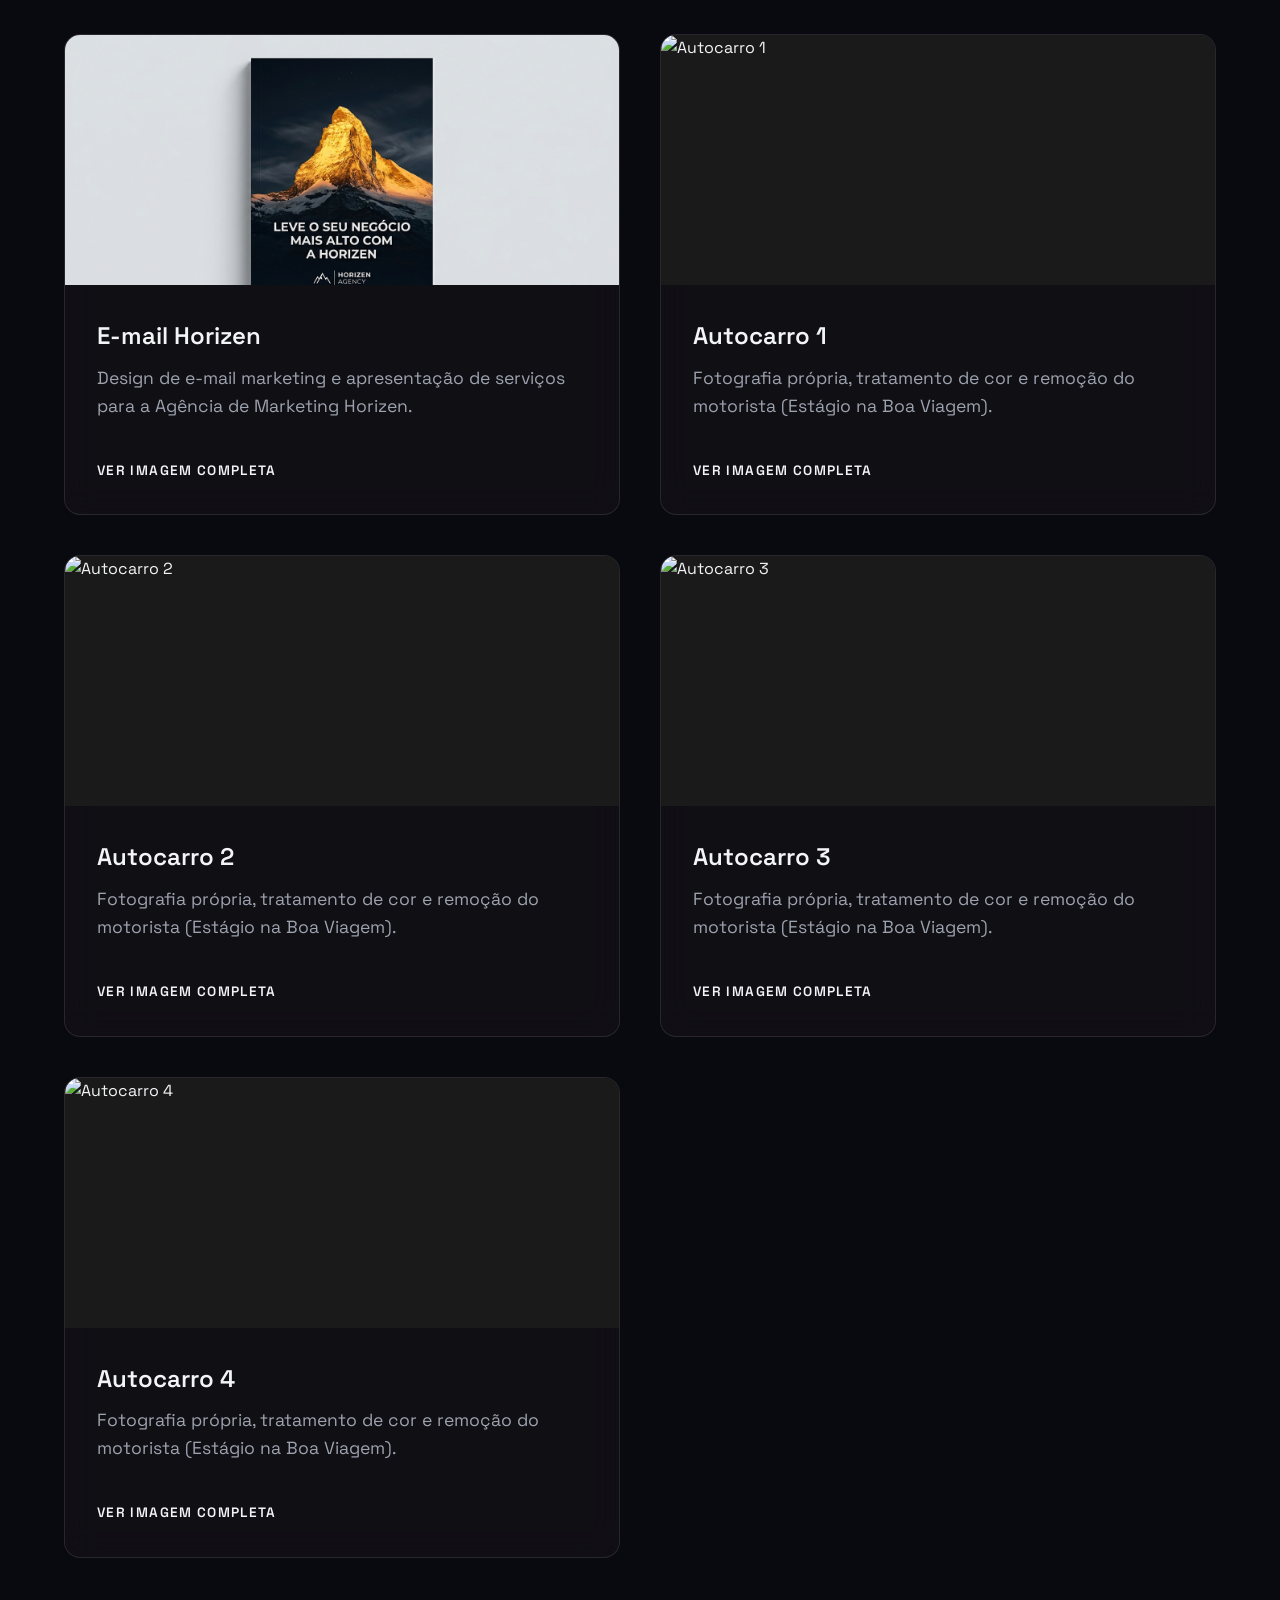
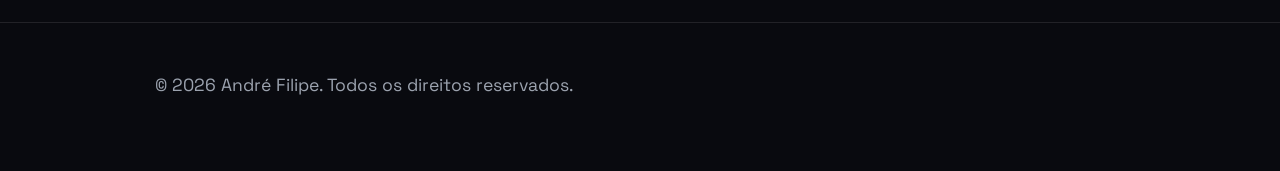
==== commit 1ed37cdd: "Add Horizen Email Agency cover image and update project card on design-e-edicao.html" ====
--- a/design-e-edicao.html
+++ b/design-e-edicao.html
@@ -89,14 +89,14 @@
                 </div>
 
                 <!-- Design 5: E-mail Marketing Horizen (Agência de Marketing) -->
-                <div class="project-card fade-up delay-3" data-lightbox data-lightbox-src="images/E-mail%20Cryst%20Shop.pdf.png" data-lightbox-caption="E-mail Marketing Horizen - Agência de Marketing">
+                <div class="project-card fade-up delay-3" data-lightbox data-lightbox-src="images/email_horizen_agency_cover.jpg" data-lightbox-caption="E-mail Horizen - Design de Comunicação (Agência de Marketing)">
                     <div class="project-image">
-                        <img src="images/E-mail%20Cryst%20Shop.pdf.png" alt="E-mail Marketing Horizen" style="width: 100%; height: 100%; object-fit: cover; object-position: top center; transition: var(--transition);">
+                        <img src="images/email_horizen_agency_cover.jpg" alt="E-mail Horizen - Agência de Marketing" style="width: 100%; height: 100%; object-fit: cover; object-position: top center; transition: var(--transition);">
                     </div>
                     <div class="project-info">
                         <h3>E-mail Horizen</h3>
                         <p>Design de e-mail marketing e apresentação de serviços para a Agência de Marketing Horizen.</p>
-                        <a href="images/E-mail%20Cryst%20Shop.pdf.png" class="project-link">Ver Imagem Completa</a>
+                        <a href="images/email_horizen_agency_cover.jpg" class="project-link">Ver Imagem Completa</a>
                     </div>
                 </div>
 
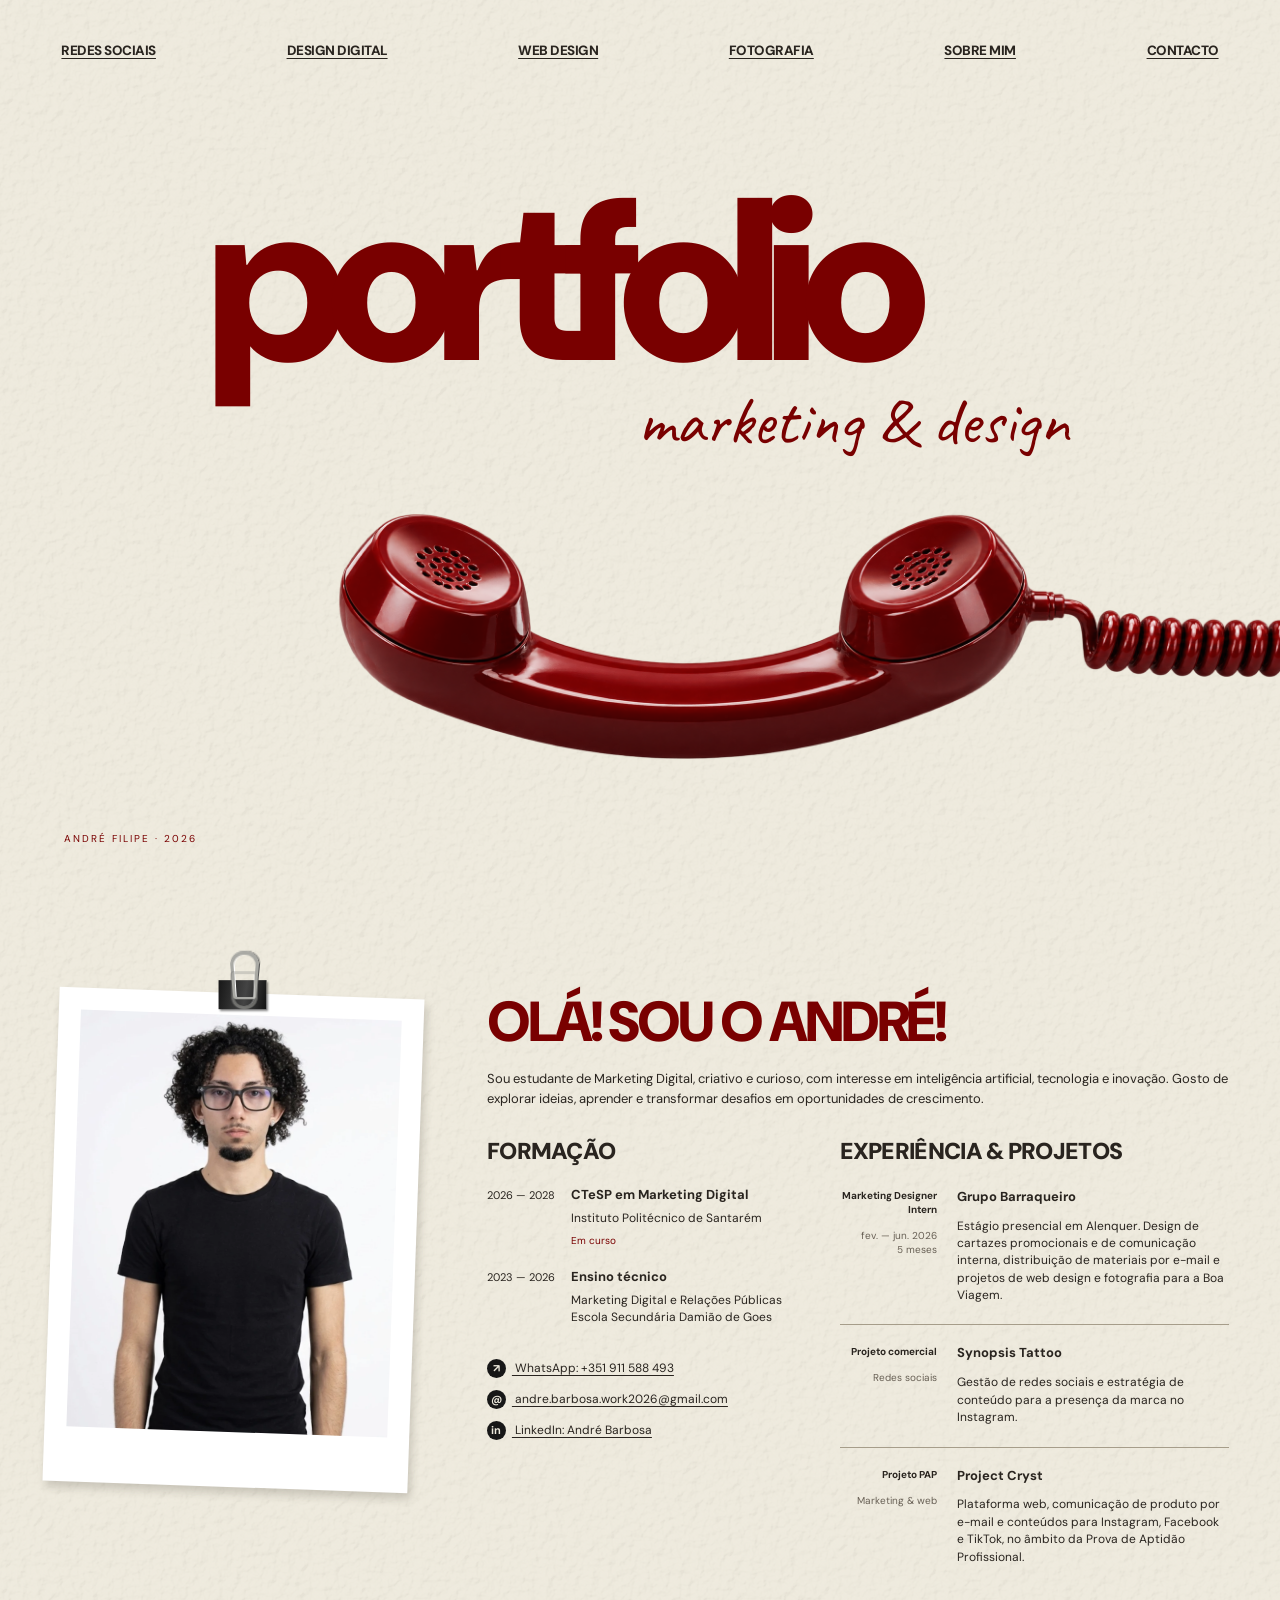
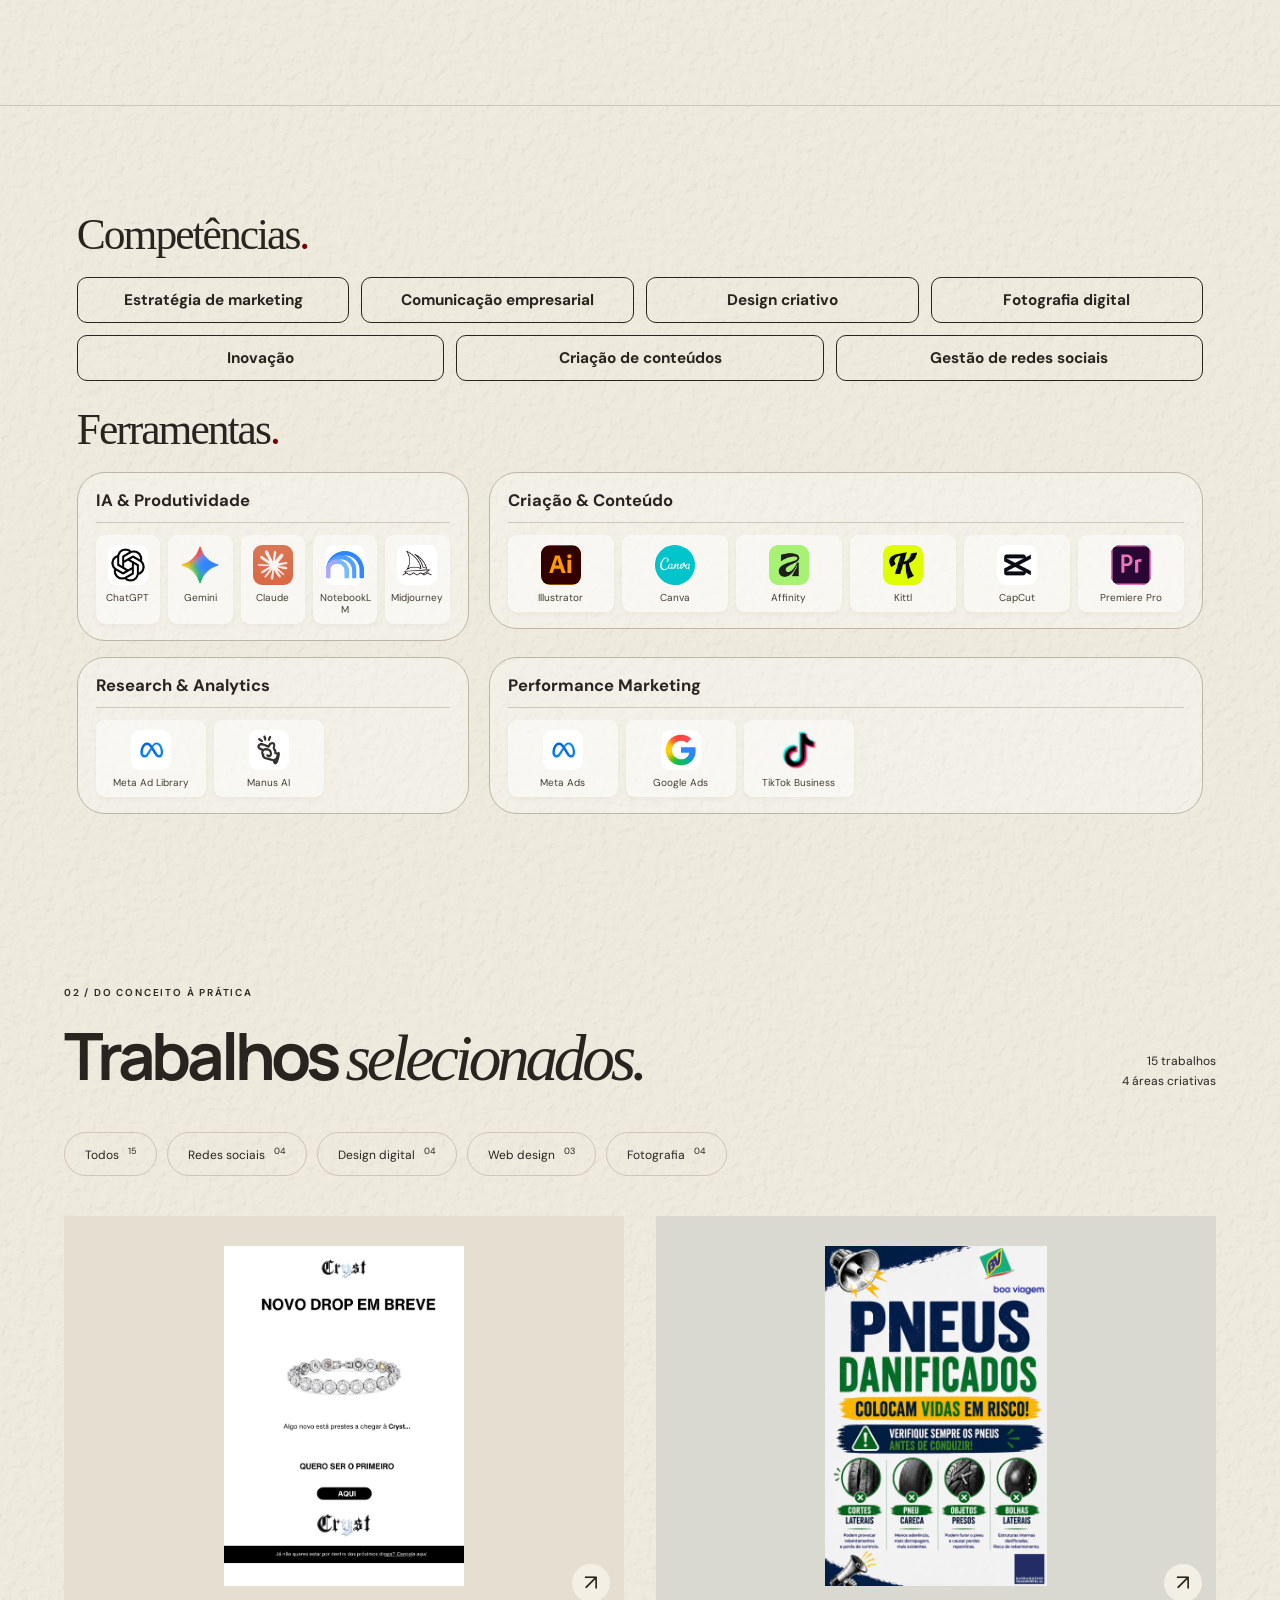
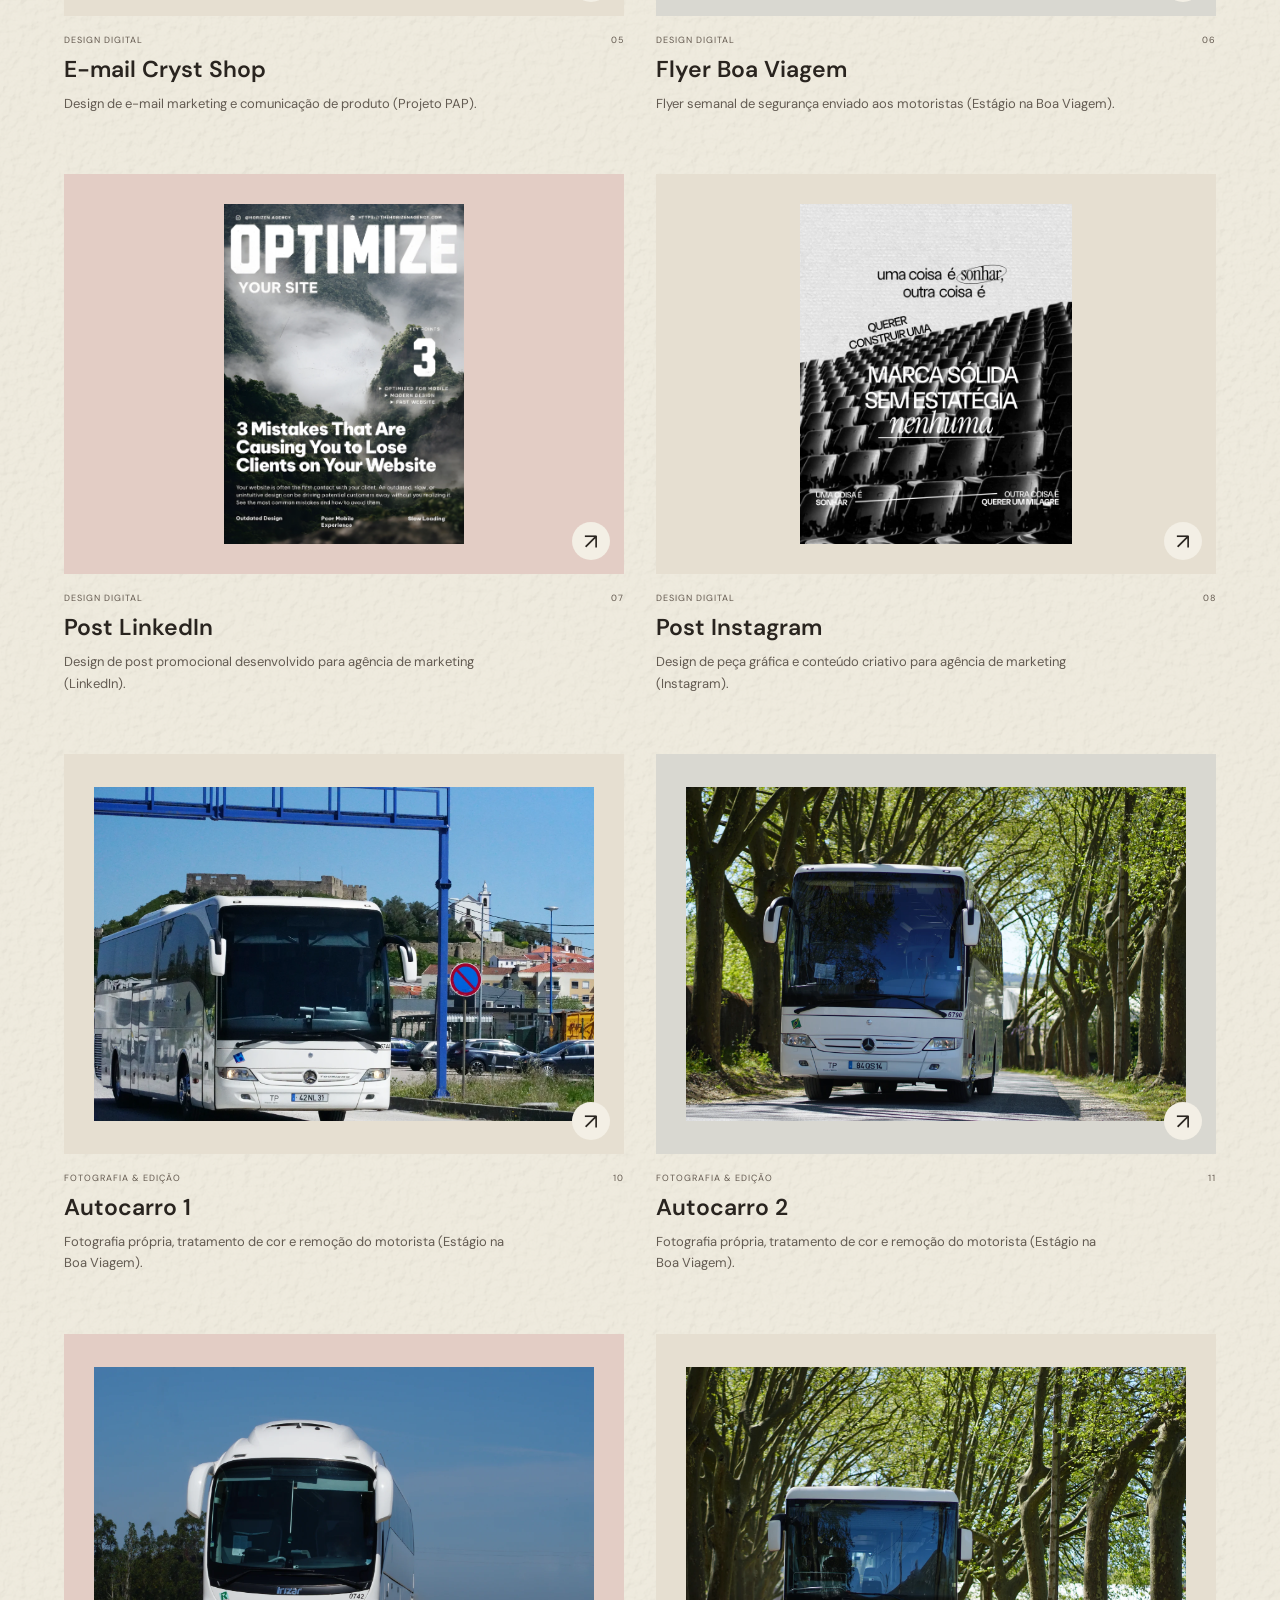
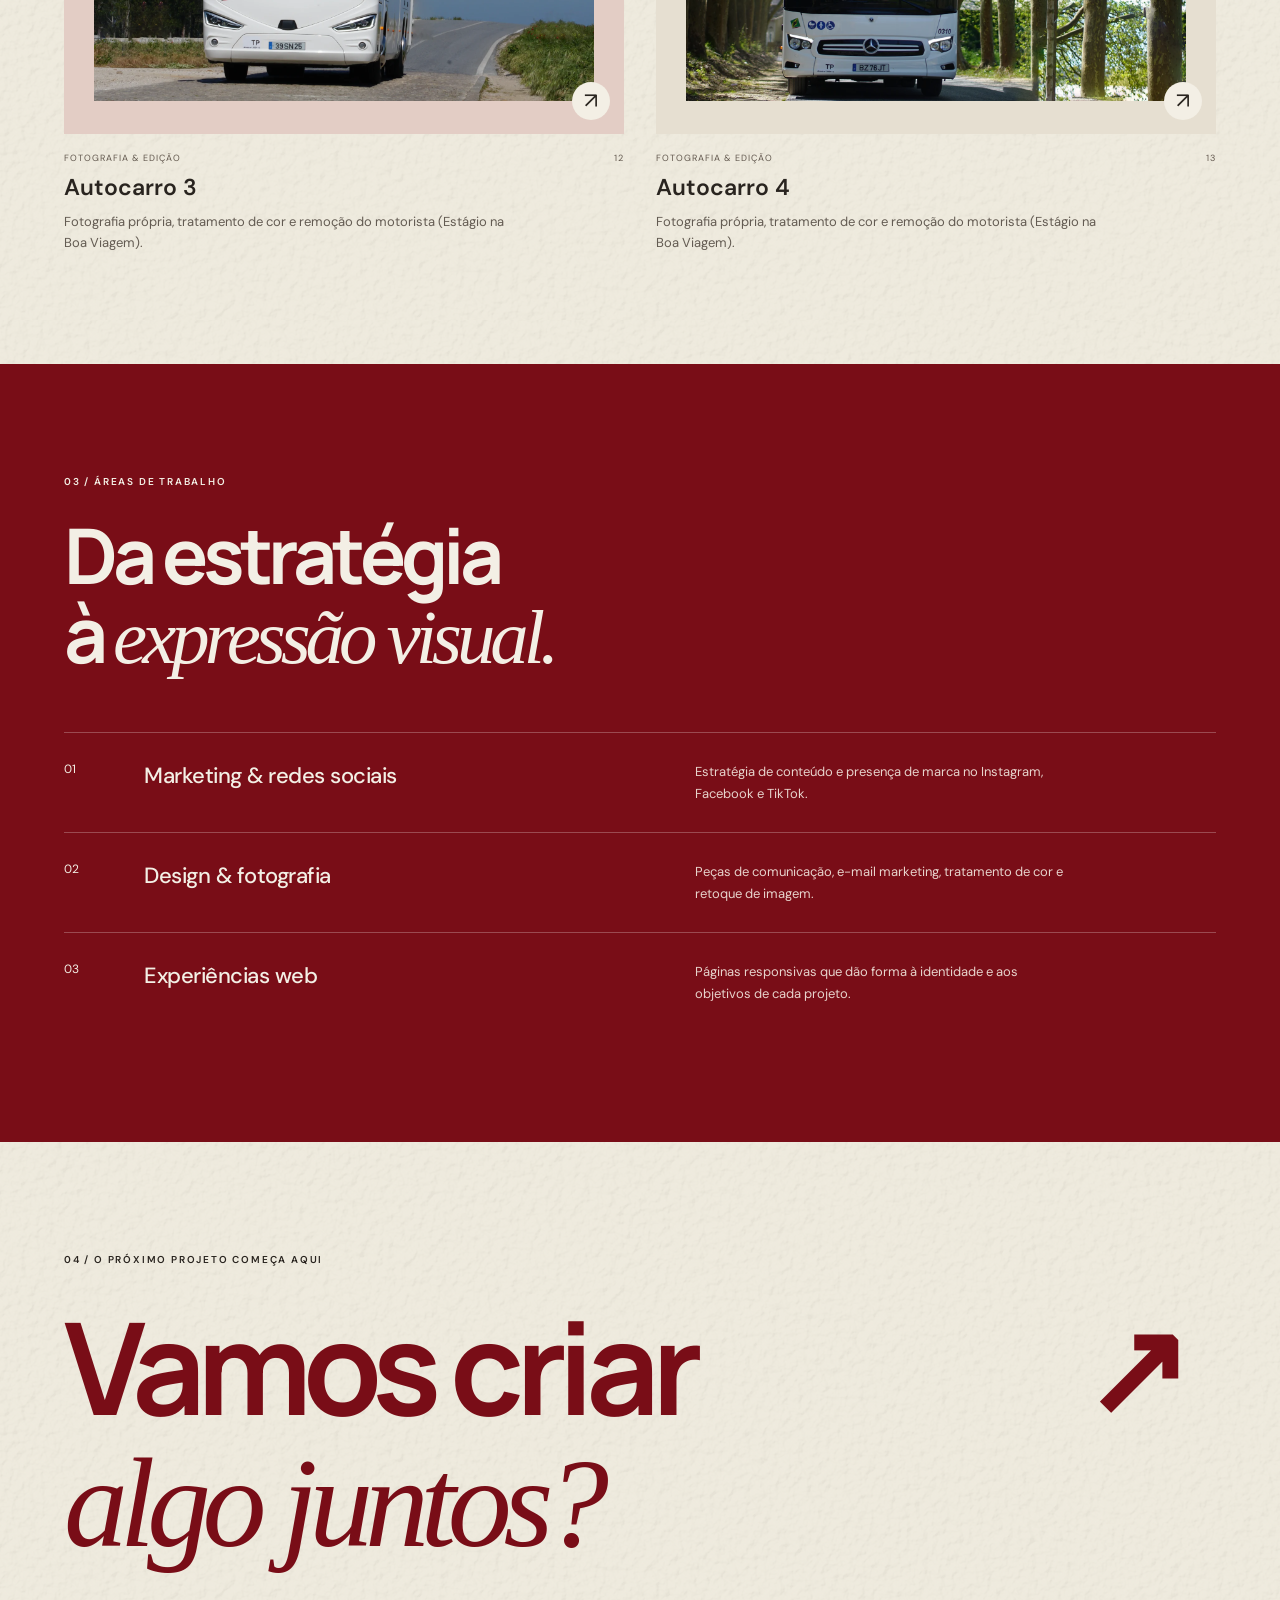
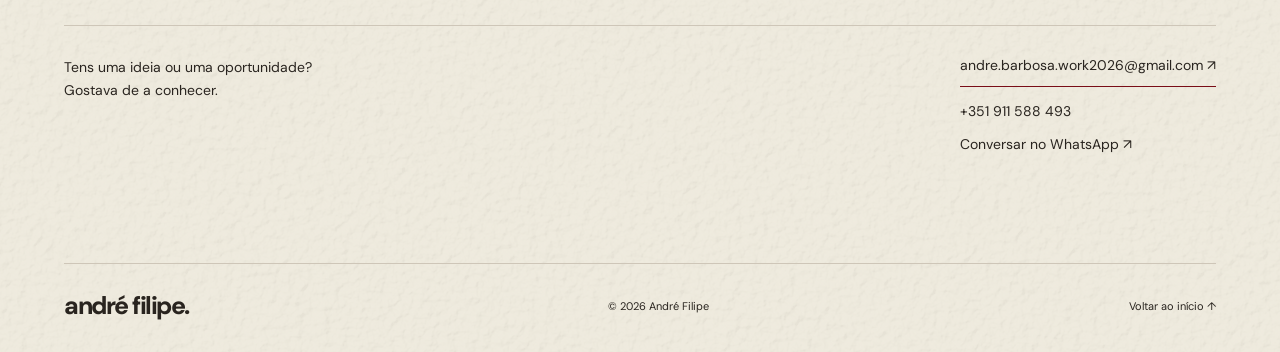
==== commit 23808e9a: "Redesign portfolio with editorial cover, skills and project gallery" ====
--- a/design-e-edicao.html
+++ b/design-e-edicao.html
@@ -1,169 +1 @@
-<!DOCTYPE html>
-<html lang="pt">
-<head>
-    <meta charset="UTF-8">
-    <meta name="viewport" content="width=device-width, initial-scale=1.0">
-    <title>Design Digital & Edição de Imagens | André Filipe - Portfólio</title>
-    <meta name="description" content="Trabalhos de Design Digital, Branding, Retoque Fotográfico e Edição de Imagem desenvolvidos por André Filipe.">
-    <meta name="keywords" content="Design Digital, Edição de Imagem, Retoque Fotográfico, Photoshop, Branding, André Filipe">
-    <link rel="icon" type="image/png" href="favicon.png">
-    <link rel="apple-touch-icon" href="favicon.png">
-    <link rel="preconnect" href="https://fonts.googleapis.com">
-    <link rel="preconnect" href="https://fonts.gstatic.com" crossorigin>
-    <link href="https://fonts.googleapis.com/css2?family=Space+Grotesk:wght@300;400;600;700;800&display=swap" rel="stylesheet">
-    <link rel="stylesheet" href="style.css">
-</head>
-<body>
-    <div id="cursor"></div>
-    <div id="cursor-follower"></div>
-
-    <nav class="navbar scrolled">
-        <div class="logo">AF.</div>
-        <ul class="nav-links">
-            <li><a href="index.html#projects">Voltar</a></li>
-        </ul>
-    </nav>
-
-    <main>
-        <section class="section" style="padding-top: 150px; min-height: 80vh;">
-            <h1 class="fade-up">Design Digital & <span class="gradient-text">Edição de Imagens</span></h1>
-            <p class="fade-up delay-1">União entre identidade visual marcante, retoque fotográfico profissional e peças de comunicação gráfica.</p>
-
-            <!-- Pílulas de Competências / Ferramentas -->
-            <div class="fade-up delay-1" style="display: flex; gap: 0.5rem; flex-wrap: wrap; margin-top: 1.5rem;">
-                <span style="font-size: 0.85rem; padding: 0.35rem 0.85rem; background: rgba(239, 68, 68, 0.15); border: 1px solid rgba(239, 68, 68, 0.35); border-radius: 50px; color: #f87171; font-weight: 600;">Adobe Illustrator (Básico)</span>
-                <span style="font-size: 0.85rem; padding: 0.35rem 0.85rem; background: rgba(255, 255, 255, 0.05); border: 1px solid rgba(255, 255, 255, 0.12); border-radius: 50px; color: #e5e7eb; font-weight: 500;">Canva (Avançado)</span>
-                <span style="font-size: 0.85rem; padding: 0.35rem 0.85rem; background: rgba(255, 255, 255, 0.05); border: 1px solid rgba(255, 255, 255, 0.12); border-radius: 50px; color: #e5e7eb; font-weight: 500;">Kittl (Intermédio)</span>
-                <span style="font-size: 0.85rem; padding: 0.35rem 0.85rem; background: rgba(255, 255, 255, 0.05); border: 1px solid rgba(255, 255, 255, 0.12); border-radius: 50px; color: #e5e7eb; font-weight: 500;">Retoque Fotográfico</span>
-                <span style="font-size: 0.85rem; padding: 0.35rem 0.85rem; background: rgba(255, 255, 255, 0.05); border: 1px solid rgba(255, 255, 255, 0.12); border-radius: 50px; color: #e5e7eb; font-weight: 500;">Tratamento de Cor</span>
-                <span style="font-size: 0.85rem; padding: 0.35rem 0.85rem; background: rgba(255, 255, 255, 0.05); border: 1px solid rgba(255, 255, 255, 0.12); border-radius: 50px; color: #e5e7eb; font-weight: 500;">Design Gráfico</span>
-            </div>
-            
-            <div class="project-grid" style="margin-top: 3.5rem;">
-                <!-- Design 1: E-mail Cryst Shop (PAP) -->
-                <div class="project-card fade-up delay-2" data-lightbox data-lightbox-src="images/E-mail%20Cryst%20Shop.pdf.png" data-lightbox-caption="E-mail Cryst Shop - Comunicação de Produto (PAP)">
-                    <div class="project-image">
-                        <img src="images/E-mail%20Cryst%20Shop.pdf.png" alt="E-mail Cryst Shop - PAP" style="width: 100%; height: 100%; object-fit: cover; transition: var(--transition);">
-                    </div>
-                    <div class="project-info">
-                        <h3>E-mail Cryst Shop</h3>
-                        <p>Design de e-mail marketing e comunicação de produto (Projeto PAP).</p>
-                        <a href="images/E-mail%20Cryst%20Shop.pdf.png" class="project-link">Ver Imagem Completa</a>
-                    </div>
-                </div>
-
-                <!-- Design 2: Flyer Boa Viagem (Estágio Boa Viagem) -->
-                <div class="project-card fade-up delay-3" data-lightbox data-lightbox-src="images/Pneus%20Danificados.png" data-lightbox-caption="Flyer Boa Viagem - Flyer de Segurança para Motoristas (Estágio Boa Viagem)">
-                    <div class="project-image">
-                        <img src="images/Pneus%20Danificados.png" alt="Flyer Boa Viagem - Estágio Boa Viagem" style="width: 100%; height: 100%; object-fit: cover; transition: var(--transition);">
-                    </div>
-                    <div class="project-info">
-                        <h3>Flyer Boa Viagem</h3>
-                        <p>Flyer semanal de segurança enviado aos motoristas (Estágio na Boa Viagem).</p>
-                        <a href="images/Pneus%20Danificados.png" class="project-link">Ver Imagem Completa</a>
-                    </div>
-                </div>
-
-                <!-- Design 3: Post LinkedIn (Agência de Marketing) -->
-                <div class="project-card fade-up delay-1" data-lightbox data-lightbox-src="images/linkedin_post_cover.png" data-lightbox-caption="Post LinkedIn - Agência de Marketing">
-                    <div class="project-image">
-                        <img src="images/linkedin_post_cover.png" alt="Post LinkedIn" style="width: 100%; height: 100%; object-fit: cover; object-position: top center; transition: var(--transition);">
-                    </div>
-                    <div class="project-info">
-                        <h3>Post LinkedIn</h3>
-                        <p>Design de post promocional desenvolvido para agência de marketing (LinkedIn).</p>
-                        <a href="images/linkedin_post_cover.png" class="project-link">Ver Imagem Completa</a>
-                    </div>
-                </div>
-
-                <!-- Design 4: Post Instagram (Agência de Marketing) -->
-                <div class="project-card fade-up delay-2" data-lightbox data-lightbox-src="images/instagram_post_design_cover.png" data-lightbox-caption="Post Instagram - Agência de Marketing">
-                    <div class="project-image">
-                        <img src="images/instagram_post_design_cover.png" alt="Post Instagram" style="width: 100%; height: 100%; object-fit: cover; object-position: top center; transition: var(--transition);">
-                    </div>
-                    <div class="project-info">
-                        <h3>Post Instagram</h3>
-                        <p>Design de peça gráfica e conteúdo criativo para agência de marketing (Instagram).</p>
-                        <a href="images/instagram_post_design_cover.png" class="project-link">Ver Imagem Completa</a>
-                    </div>
-                </div>
-
-                <!-- Design 5: E-mail Marketing Horizen (Agência de Marketing) -->
-                <div class="project-card fade-up delay-3" data-lightbox data-lightbox-src="images/email_horizen_agency_cover.jpg" data-lightbox-caption="E-mail Horizen - Design de Comunicação (Agência de Marketing)">
-                    <div class="project-image">
-                        <img src="images/email_horizen_agency_cover.jpg" alt="E-mail Horizen - Agência de Marketing" style="width: 100%; height: 100%; object-fit: cover; object-position: top center; transition: var(--transition);">
-                    </div>
-                    <div class="project-info">
-                        <h3>E-mail Horizen</h3>
-                        <p>Design de e-mail marketing e apresentação de serviços para a Agência de Marketing Horizen.</p>
-                        <a href="images/email_horizen_agency_cover.jpg" class="project-link">Ver Imagem Completa</a>
-                    </div>
-                </div>
-
-                <!-- Edição 1: Autocarro 1 -->
-                <div class="project-card fade-up delay-1" data-lightbox data-lightbox-src="images/22222.png" data-lightbox-caption="Autocarro 1 - Fotografia Própria, Tratamento & Remoção do Motorista (Estágio Boa Viagem)">
-                    <div class="project-image">
-                        <img src="images/22222.png" alt="Autocarro 1" style="width: 100%; height: 100%; object-fit: cover; transition: var(--transition);">
-                    </div>
-                    <div class="project-info">
-                        <h3>Autocarro 1</h3>
-                        <p>Fotografia própria, tratamento de cor e remoção do motorista (Estágio na Boa Viagem).</p>
-                        <a href="images/22222.png" class="project-link">Ver Imagem Completa</a>
-                    </div>
-                </div>
-
-                <!-- Edição 2: Autocarro 2 -->
-                <div class="project-card fade-up delay-2" data-lightbox data-lightbox-src="images/bus%204.png" data-lightbox-caption="Autocarro 2 - Fotografia Própria, Tratamento & Remoção do Motorista (Estágio Boa Viagem)">
-                    <div class="project-image">
-                        <img src="images/bus%204.png" alt="Autocarro 2" style="width: 100%; height: 100%; object-fit: cover; transition: var(--transition);">
-                    </div>
-                    <div class="project-info">
-                        <h3>Autocarro 2</h3>
-                        <p>Fotografia própria, tratamento de cor e remoção do motorista (Estágio na Boa Viagem).</p>
-                        <a href="images/bus%204.png" class="project-link">Ver Imagem Completa</a>
-                    </div>
-                </div>
-
-                <!-- Edição 3: Autocarro 3 -->
-                <div class="project-card fade-up delay-3" data-lightbox data-lightbox-src="images/Bus%205.png" data-lightbox-caption="Autocarro 3 - Fotografia Própria, Tratamento & Remoção do Motorista (Estágio Boa Viagem)">
-                    <div class="project-image">
-                        <img src="images/Bus%205.png" alt="Autocarro 3" style="width: 100%; height: 100%; object-fit: cover; transition: var(--transition);">
-                    </div>
-                    <div class="project-info">
-                        <h3>Autocarro 3</h3>
-                        <p>Fotografia própria, tratamento de cor e remoção do motorista (Estágio na Boa Viagem).</p>
-                        <a href="images/Bus%205.png" class="project-link">Ver Imagem Completa</a>
-                    </div>
-                </div>
-
-                <!-- Edição 4: Autocarro 4 -->
-                <div class="project-card fade-up delay-1" data-lightbox data-lightbox-src="images/bus%206.png" data-lightbox-caption="Autocarro 4 - Fotografia Própria, Tratamento & Remoção do Motorista (Estágio Boa Viagem)">
-                    <div class="project-image">
-                        <img src="images/bus%206.png" alt="Autocarro 4" style="width: 100%; height: 100%; object-fit: cover; transition: var(--transition);">
-                    </div>
-                    <div class="project-info">
-                        <h3>Autocarro 4</h3>
-                        <p>Fotografia própria, tratamento de cor e remoção do motorista (Estágio na Boa Viagem).</p>
-                        <a href="images/bus%206.png" class="project-link">Ver Imagem Completa</a>
-                    </div>
-                </div>
-            </div>
-        </section>
-    </main>
-
-    <!-- Lightbox Modal com Botão X -->
-    <div id="lightbox-modal" class="lightbox-modal">
-        <button id="lightbox-close" class="lightbox-close" title="Fechar (ESC)">&times;</button>
-        <div class="lightbox-content">
-            <img id="lightbox-img" src="" alt="Visualização em tamanho cheio" />
-            <h3 id="lightbox-caption"></h3>
-        </div>
-    </div>
-
-    <footer>
-        <p>&copy; 2026 André Filipe. Todos os direitos reservados.</p>
-    </footer>
-
-    <script src="script.js"></script>
-</body>
-</html>
+<!doctype html><html lang="pt-PT"><head><meta charset="utf-8"><meta name="viewport" content="width=device-width,initial-scale=1"><title>André Filipe — Marketing, Design & Conteúdo</title><meta name="description" content="Portefólio de André Filipe. Projetos de marketing digital, redes sociais, design, fotografia e web design."><meta property="og:title" content="André Filipe — Portefólio"><meta property="og:description" content="Estratégia, conteúdo e design. Conhece os meus projetos."><meta property="og:type" content="website"><link rel="icon" href="favicon.png"><link rel="stylesheet" href="style.css"><link rel="stylesheet" href="cover.css"><link rel="stylesheet" href="resume.css"></head><body data-initial-filter="digital"><a class="skip" href="#main">Saltar para o conteúdo</a><header class="cover-nav"><nav aria-label="Navegação principal"><a href="redes-sociais.html#projects">Redes sociais</a><a href="design-grafico.html#projects">Design digital</a><a href="web-design.html#projects">Web design</a><a href="edicao-fotos.html#projects">Fotografia</a><a href="#about">Sobre mim</a><a href="#contact">Contacto</a></nav></header><main id="main"><section class="cover" aria-label="Portefólio de André Filipe"><div class="cover-title"><h1>portfolio</h1><p>marketing & design</p></div><a class="cover-phone" href="#contact" aria-label="Vamos falar sobre o teu próximo projeto"><img src="images/red-telephone.png" alt="Telefone vintage vermelho" width="2172" height="724" fetchpriority="high"></a><span class="cover-signature">André Filipe · 2026</span></section><section id="about" class="resume section"><aside class="resume-left"><div class="resume-photo"><span class="paper-clip" aria-hidden="true"></span><img src="images/portrait.webp" alt="André Filipe" width="700" height="800"></div></aside><div class="resume-content"><h2>Olá! Sou o André!</h2><p class="resume-intro">Sou estudante de Marketing Digital, criativo e curioso, com interesse em inteligência artificial, tecnologia e inovação. Gosto de explorar ideias, aprender e transformar desafios em oportunidades de crescimento.</p><div class="resume-columns"><div class="resume-details"><section><h3>Formação</h3><div class="education-item"><span>2026 — 2028</span><div><h4>CTeSP em Marketing Digital</h4><p>Instituto Politécnico de Santarém</p><small>Em curso</small></div></div><div class="education-item"><span>2023 — 2026</span><div><h4>Ensino técnico</h4><p>Marketing Digital e Relações Públicas<br>Escola Secundária Damião de Goes</p></div></div></section><div class="resume-contacts"><a href="https://wa.me/351911588493" target="_blank" rel="noopener noreferrer"><b aria-hidden="true">↗</b> WhatsApp: +351 911 588 493</a><a href="mailto:andre.barbosa.work2026@gmail.com"><b aria-hidden="true">@</b> andre.barbosa.work2026@gmail.com</a><a href="https://www.linkedin.com/in/andr%C3%A9-barbosa-945175391" target="_blank" rel="noopener noreferrer"><b aria-hidden="true">in</b> LinkedIn: André Barbosa</a></div></div><section class="resume-experience"><h3>Experiência & projetos</h3><article><div><strong>Marketing Designer Intern</strong><span>fev. — jun. 2026<br>5 meses</span></div><div><h4>Grupo Barraqueiro</h4><p>Estágio presencial em Alenquer. Design de cartazes promocionais e de comunicação interna, distribuição de materiais por e-mail e projetos de web design e fotografia para a Boa Viagem.</p></div></article><article><div><strong>Projeto comercial</strong><span>Redes sociais</span></div><div><h4>Synopsis Tattoo</h4><p>Gestão de redes sociais e estratégia de conteúdo para a presença da marca no Instagram.</p></div></article><article><div><strong>Projeto PAP</strong><span>Marketing & web</span></div><div><h4>Project Cryst</h4><p>Plataforma web, comunicação de produto por e-mail e conteúdos para Instagram, Facebook e TikTok, no âmbito da Prova de Aptidão Profissional.</p></div></article></section></div></div></section><section id="skills" class="skills-page section" aria-labelledby="skills-title"><div class="skills-main"><h2 id="skills-title">Competências<span>.</span></h2><div class="skill-pills"><span>Estratégia de marketing</span><span>Comunicação empresarial</span><span>Design criativo</span><span>Fotografia digital</span><span>Inovação</span><span>Criação de conteúdos</span><span>Gestão de redes sociais</span></div><h2 class="stack-title">Ferramentas<span>.</span></h2><div class="stack-groups"><div class="stack-panel"><h3>IA & Produtividade</h3><div class="tool-icons tool-logos"><figure title="ChatGPT"><img src="images/tool-chatgpt.png" alt="ChatGPT" width="48" height="48"><figcaption>ChatGPT</figcaption></figure><figure title="Gemini"><img src="images/tool-gemini.png" alt="Gemini" width="48" height="48"><figcaption>Gemini</figcaption></figure><figure title="Claude"><img src="images/tool-claude.png" alt="Claude" width="48" height="48"><figcaption>Claude</figcaption></figure><figure title="NotebookLM"><img src="images/tool-notebooklm.png" alt="NotebookLM" width="48" height="48"><figcaption>NotebookLM</figcaption></figure><figure title="Midjourney"><img src="images/tool-midjourney.png" alt="Midjourney" width="48" height="48"><figcaption>Midjourney</figcaption></figure></div></div><div class="stack-panel"><h3>Criação & Conteúdo</h3><div class="tool-icons tool-logos"><figure title="Illustrator"><img src="images/tool-illustrator.svg" alt="Illustrator" width="48" height="48"><figcaption>Illustrator</figcaption></figure><figure title="Canva"><img src="images/tool-canva.svg" alt="Canva" width="48" height="48"><figcaption>Canva</figcaption></figure><figure title="Affinity"><img src="images/tool-affinity.png" alt="Affinity" width="48" height="48"><figcaption>Affinity</figcaption></figure><figure title="Kittl"><img src="images/tool-kittl.png" alt="Kittl" width="48" height="48"><figcaption>Kittl</figcaption></figure><figure title="CapCut"><img src="images/tool-capcut.png" alt="CapCut" width="48" height="48"><figcaption>CapCut</figcaption></figure><figure title="Premiere Pro"><img src="images/tool-premiere.svg" alt="Premiere Pro" width="48" height="48"><figcaption>Premiere Pro</figcaption></figure></div></div><div class="stack-panel"><h3>Research & Analytics</h3><div class="tool-icons tool-logos"><figure title="Meta Ad Library"><img src="images/tool-meta.png" alt="Meta Ad Library" width="48" height="48"><figcaption>Meta Ad Library</figcaption></figure><figure title="Manus AI"><img src="images/tool-manus.png" alt="Manus AI" width="48" height="48"><figcaption>Manus AI</figcaption></figure></div></div><div class="stack-panel"><h3>Performance Marketing</h3><div class="tool-icons tool-logos"><figure title="Meta Ads"><img src="images/tool-meta.png" alt="Meta Ads" width="48" height="48"><figcaption>Meta Ads</figcaption></figure><figure title="Google Ads"><img src="images/tool-googleads.png" alt="Google Ads" width="48" height="48"><figcaption>Google Ads</figcaption></figure><figure title="TikTok Business"><img src="images/tool-tiktok.png" alt="TikTok Business" width="48" height="48"><figcaption>TikTok Business</figcaption></figure></div></div></div></div></section><section id="projects" class="section works"><div class="section-heading"><div><p class="eyebrow">02 / Do conceito à prática</p><h2>Trabalhos <em>selecionados.</em></h2></div><span class="work-count">15 trabalhos<br>4 áreas criativas</span></div><div class="filters" role="group" aria-label="Filtrar projetos"><button data-filter="all" aria-pressed="true">Todos <sup>15</sup></button><button data-filter="social" aria-pressed="false">Redes sociais <sup>04</sup></button><button data-filter="design" aria-pressed="false">Design digital <sup>04</sup></button><button data-filter="web" aria-pressed="false">Web design <sup>03</sup></button><button data-filter="photo" aria-pressed="false">Fotografia <sup>04</sup></button></div><p class="sr-only" id="filter-status" role="status"></p><div class="project-grid"><article class="project" data-category="social"><button class="project-visual" data-project="0" aria-label="Ver projeto Project Cryst - Instagram"><img src="images/preview-cryst_instagram_cover.webp" alt="Project Cryst - Instagram" loading="lazy" width="800" height="650"><span class="open-arrow" aria-hidden="true">↗</span></button><div class="project-meta"><span>Redes sociais</span><span>01</span></div><h3><button data-project="0">Project Cryst - Instagram</button></h3><p>Gestão de conteúdos, estética visual e estratégia de marca (Projeto PAP).</p></article><article class="project" data-category="social"><button class="project-visual" data-project="1" aria-label="Ver projeto Synopsis Tattoo - Instagram"><img src="images/preview-synopsis_tattoo_cover.webp" alt="Synopsis Tattoo - Instagram" loading="lazy" width="800" height="650"><span class="open-arrow" aria-hidden="true">↗</span></button><div class="project-meta"><span>Redes sociais</span><span>02</span></div><h3><button data-project="1">Synopsis Tattoo - Instagram</button></h3><p>Gestão de redes sociais e estratégia de conteúdo (Projeto Comercial).</p></article><article class="project" data-category="social"><button class="project-visual" data-project="2" aria-label="Ver projeto Project Cryst - Facebook"><img src="images/preview-cryst_facebook_cover.webp" alt="Project Cryst - Facebook" loading="lazy" width="800" height="650"><span class="open-arrow" aria-hidden="true">↗</span></button><div class="project-meta"><span>Redes sociais</span><span>03</span></div><h3><button data-project="2">Project Cryst - Facebook</button></h3><p>Gestão de página oficial e presença de marca no Facebook (Projeto PAP).</p></article><article class="project" data-category="social"><button class="project-visual" data-project="3" aria-label="Ver projeto Project Cryst - TikTok"><img src="images/preview-cryst_tiktok_cover.webp" alt="Project Cryst - TikTok" loading="lazy" width="800" height="650"><span class="open-arrow" aria-hidden="true">↗</span></button><div class="project-meta"><span>Redes sociais</span><span>04</span></div><h3><button data-project="3">Project Cryst - TikTok</button></h3><p>Criação de conteúdos curtos, vídeos promocionais e Reels no TikTok (Projeto PAP).</p></article><article class="project" data-category="design"><button class="project-visual" data-project="4" aria-label="Ver projeto E-mail Cryst Shop"><img src="images/preview-E-mail-Cryst-Shop.pdf.webp" alt="E-mail Cryst Shop" loading="lazy" width="800" height="650"><span class="open-arrow" aria-hidden="true">↗</span></button><div class="project-meta"><span>Design digital</span><span>05</span></div><h3><button data-project="4">E-mail Cryst Shop</button></h3><p>Design de e-mail marketing e comunicação de produto (Projeto PAP).</p></article><article class="project" data-category="design"><button class="project-visual" data-project="5" aria-label="Ver projeto Flyer Boa Viagem"><img src="images/preview-Pneus-Danificados.webp" alt="Flyer Boa Viagem" loading="lazy" width="800" height="650"><span class="open-arrow" aria-hidden="true">↗</span></button><div class="project-meta"><span>Design digital</span><span>06</span></div><h3><button data-project="5">Flyer Boa Viagem</button></h3><p>Flyer semanal de segurança enviado aos motoristas (Estágio na Boa Viagem).</p></article><article class="project" data-category="design"><button class="project-visual" data-project="6" aria-label="Ver projeto Post LinkedIn"><img src="images/preview-linkedin_post_cover.webp" alt="Post LinkedIn" loading="lazy" width="800" height="650"><span class="open-arrow" aria-hidden="true">↗</span></button><div class="project-meta"><span>Design digital</span><span>07</span></div><h3><button data-project="6">Post LinkedIn</button></h3><p>Design de post promocional desenvolvido para agência de marketing (LinkedIn).</p></article><article class="project" data-category="design"><button class="project-visual" data-project="7" aria-label="Ver projeto Post Instagram"><img src="images/preview-instagram_post_design_cover.webp" alt="Post Instagram" loading="lazy" width="800" height="650"><span class="open-arrow" aria-hidden="true">↗</span></button><div class="project-meta"><span>Design digital</span><span>08</span></div><h3><button data-project="7">Post Instagram</button></h3><p>Design de peça gráfica e conteúdo criativo para agência de marketing (Instagram).</p></article><article class="project" data-category="photo"><button class="project-visual" data-project="8" aria-label="Ver projeto Autocarro 1"><img src="images/preview-22222.webp" alt="Autocarro 1" loading="lazy" width="800" height="650"><span class="open-arrow" aria-hidden="true">↗</span></button><div class="project-meta"><span>Fotografia & edição</span><span>10</span></div><h3><button data-project="8">Autocarro 1</button></h3><p>Fotografia própria, tratamento de cor e remoção do motorista (Estágio na Boa Viagem).</p></article><article class="project" data-category="photo"><button class="project-visual" data-project="9" aria-label="Ver projeto Autocarro 2"><img src="images/preview-bus-4.webp" alt="Autocarro 2" loading="lazy" width="800" height="650"><span class="open-arrow" aria-hidden="true">↗</span></button><div class="project-meta"><span>Fotografia & edição</span><span>11</span></div><h3><button data-project="9">Autocarro 2</button></h3><p>Fotografia própria, tratamento de cor e remoção do motorista (Estágio na Boa Viagem).</p></article><article class="project" data-category="photo"><button class="project-visual" data-project="10" aria-label="Ver projeto Autocarro 3"><img src="images/preview-Bus-5.webp" alt="Autocarro 3" loading="lazy" width="800" height="650"><span class="open-arrow" aria-hidden="true">↗</span></button><div class="project-meta"><span>Fotografia & edição</span><span>12</span></div><h3><button data-project="10">Autocarro 3</button></h3><p>Fotografia própria, tratamento de cor e remoção do motorista (Estágio na Boa Viagem).</p></article><article class="project" data-category="photo"><button class="project-visual" data-project="11" aria-label="Ver projeto Autocarro 4"><img src="images/preview-bus-6.webp" alt="Autocarro 4" loading="lazy" width="800" height="650"><span class="open-arrow" aria-hidden="true">↗</span></button><div class="project-meta"><span>Fotografia & edição</span><span>13</span></div><h3><button data-project="11">Autocarro 4</button></h3><p>Fotografia própria, tratamento de cor e remoção do motorista (Estágio na Boa Viagem).</p></article><article class="project" data-category="web"><button class="project-visual" data-project="12" aria-label="Ver projeto Sofia Brilha"><img src="images/preview-sofia_brilha_cover.webp" alt="Sofia Brilha" loading="lazy" width="800" height="650"><span class="open-arrow" aria-hidden="true">↗</span></button><div class="project-meta"><span>Web design</span><span>14</span></div><h3><button data-project="12">Sofia Brilha</button></h3><p>Plataforma web moderna e responsiva para serviços de limpeza e organização.</p></article><article class="project" data-category="web"><button class="project-visual" data-project="13" aria-label="Ver projeto Project Cryst"><img src="images/preview-project_cryst_cover.webp" alt="Project Cryst" loading="lazy" width="800" height="650"><span class="open-arrow" aria-hidden="true">↗</span></button><div class="project-meta"><span>Web design</span><span>15</span></div><h3><button data-project="13">Project Cryst</button></h3><p>Plataforma web desenvolvida no âmbito da Prova de Aptidão Profissional (PAP), com estética moderna e minimalista.</p></article><article class="project" data-category="web"><button class="project-visual" data-project="14" aria-label="Ver projeto Website Boa Viagem"><img src="images/preview-boa_viagem_web_cover.webp" alt="Website Boa Viagem" loading="lazy" width="800" height="650"><span class="open-arrow" aria-hidden="true">↗</span></button><div class="project-meta"><span>Web design</span><span>16</span></div><h3><button data-project="14">Website Boa Viagem</button></h3><p>Website desenvolvido no estágio para a Boa Viagem, Barraqueiro Oeste, Mafrense e Ribatejana (Projeto de Estágio levado a execução real).</p></article></div></section><section class="expertise section"><p class="eyebrow">03 / Áreas de trabalho</p><h2>Da estratégia<br>à <em>expressão visual.</em></h2><div class="service"><span>01</span><h3>Marketing & redes sociais</h3><p>Estratégia de conteúdo e presença de marca no Instagram, Facebook e TikTok.</p></div><div class="service"><span>02</span><h3>Design & fotografia</h3><p>Peças de comunicação, e-mail marketing, tratamento de cor e retoque de imagem.</p></div><div class="service"><span>03</span><h3>Experiências web</h3><p>Páginas responsivas que dão forma à identidade e aos objetivos de cada projeto.</p></div></section><section id="contact" class="contact section"><p class="eyebrow">04 / O próximo projeto começa aqui</p><h2>Vamos criar<br><em>algo juntos?</em><span aria-hidden="true">↗</span></h2><div class="contact-bottom"><p>Tens uma ideia ou uma oportunidade?<br>Gostava de a conhecer.</p><div><a href="mailto:andre.barbosa.work2026@gmail.com">andre.barbosa.work2026@gmail.com ↗</a><a href="tel:+351911588493">+351 911 588 493</a><a href="https://wa.me/351911588493" target="_blank" rel="noopener noreferrer">Conversar no WhatsApp ↗</a></div></div></section></main><footer><a class="wordmark" href="#main">andré filipe.</a><span>© 2026 André Filipe</span><a href="#main">Voltar ao início ↑</a></footer><dialog id="project-dialog" aria-labelledby="dialog-title"><button class="close-dialog" aria-label="Fechar projeto">✕</button><div class="dialog-layout"><div class="dialog-image"><img id="dialog-image" alt=""></div><div class="dialog-info"><p class="eyebrow" id="dialog-category"></p><h2 id="dialog-title"></h2><p id="dialog-description"></p><a id="dialog-visit" class="text-link" target="_blank" rel="noopener noreferrer">Visitar projeto ↗</a><a id="dialog-download" class="text-link" download>Descarregar imagem ↓</a></div></div></dialog><script src="projects.js"></script><script src="script.js"></script></body></html>
--- a/style.css
+++ b/style.css
@@ -1,777 +1,5 @@
-/* style.css */
-:root {
-    --bg-color: #090a0f;
-    --text-color: #f3f4f6;
-    --accent-color: #ef4444;       /* Vermelho Carmesim */
-    --accent-cyan: #f43f5e;        /* Vermelho Rosa */
-    --accent-pink: #dc2626;        /* Vermelho Escuro */
-    --secondary-text: #9ca3af;
-    --card-bg: rgba(20, 18, 24, 0.7);
-    --card-border: rgba(255, 255, 255, 0.1);
-    --card-hover-border: rgba(239, 68, 68, 0.5);
-    --gradient-main: linear-gradient(135deg, #ef4444 0%, #dc2626 50%, #b91c1c 100%);
-    --gradient-glow: radial-gradient(circle at 50% 50%, rgba(239, 68, 68, 0.18) 0%, transparent 70%);
-    --transition: all 0.4s cubic-bezier(0.16, 1, 0.3, 1);
-    --backdrop-blur: blur(16px);
-}
-
-* {
-    margin: 0;
-    padding: 0;
-    box-sizing: border-box;
-}
-
-html {
-    scroll-behavior: smooth;
-}
-
-body {
-    font-family: 'Space Grotesk', sans-serif;
-    background-color: var(--bg-color);
-    color: var(--text-color);
-    line-height: 1.6;
-    overflow-x: hidden;
-    cursor: none; /* Custom cursor */
-    position: relative;
-}
-
-/* Background Ambient Orbs */
-body::before {
-    content: '';
-    position: fixed;
-    top: -20%;
-    left: -10%;
-    width: 55vw;
-    height: 55vw;
-    background: radial-gradient(circle, rgba(239, 68, 68, 0.15) 0%, transparent 70%);
-    z-index: -1;
-    pointer-events: none;
-}
-
-body::after {
-    content: '';
-    position: fixed;
-    bottom: -20%;
-    right: -10%;
-    width: 60vw;
-    height: 60vw;
-    background: radial-gradient(circle, rgba(220, 38, 38, 0.12) 0%, transparent 70%);
-    z-index: -1;
-    pointer-events: none;
-}
-
-/* Custom Cursor */
-#cursor {
-    position: fixed;
-    top: 0;
-    left: 0;
-    width: 10px;
-    height: 10px;
-    background-color: var(--accent-color);
-    border-radius: 50%;
-    transform: translate(-50%, -50%);
-    pointer-events: none;
-    z-index: 9999;
-    transition: width 0.2s, height 0.2s, background-color 0.2s;
-}
-
-#cursor-follower {
-    position: fixed;
-    top: 0;
-    left: 0;
-    width: 40px;
-    height: 40px;
-    border: 1px solid rgba(255, 255, 255, 0.3);
-    border-radius: 50%;
-    transform: translate(-50%, -50%);
-    pointer-events: none;
-    z-index: 9998;
-    transition: width 0.3s, height 0.3s, transform 0.1s ease-out;
-}
-
-.hovering #cursor {
-    width: 0;
-    height: 0;
-}
-
-.hovering #cursor-follower {
-    width: 60px;
-    height: 60px;
-    background-color: rgba(255, 255, 255, 0.1);
-    border-color: var(--accent-color);
-}
-
-/* Typography */
-h1 {
-    font-size: clamp(3.5rem, 9vw, 7.5rem);
-    line-height: 1;
-    font-weight: 700;
-    letter-spacing: -0.04em;
-    margin-bottom: 1rem;
-    text-transform: uppercase;
-}
-
-.gradient-text {
-    background: var(--gradient-main);
-    -webkit-background-clip: text;
-    -webkit-text-fill-color: transparent;
-}
-
-h2.section-title {
-    font-size: clamp(2rem, 5vw, 4rem);
-    font-weight: 600;
-    margin-bottom: 3rem;
-    letter-spacing: -0.02em;
-}
-
-h3 {
-    font-size: 1.5rem;
-    font-weight: 600;
-    margin-bottom: 0.5rem;
-}
-
-p {
-    font-size: 1.1rem;
-    color: var(--secondary-text);
-    max-width: 600px;
-    margin-bottom: 1.5rem;
-}
-
-/* Navigation */
-.navbar {
-    position: fixed;
-    top: 0;
-    width: 100%;
-    padding: 2rem 5%;
-    display: flex;
-    justify-content: space-between;
-    align-items: center;
-    z-index: 1000;
-    transition: padding 0.3s ease, background 0.3s ease;
-}
-
-.navbar.scrolled {
-    padding: 1rem 5%;
-    background: rgba(8, 9, 12, 0.85);
-    backdrop-filter: var(--backdrop-blur);
-    border-bottom: 1px solid var(--card-border);
-}
-
-.logo {
-    font-size: 1.6rem;
-    font-weight: 800;
-    letter-spacing: -0.05em;
-    background: var(--gradient-main);
-    -webkit-background-clip: text;
-    -webkit-text-fill-color: transparent;
-}
-
-.nav-links {
-    display: flex;
-    list-style: none;
-    gap: 3rem;
-}
-
-.nav-links a {
-    color: var(--text-color);
-    text-decoration: none;
-    font-size: 0.9rem;
-    text-transform: uppercase;
-    letter-spacing: 0.1em;
-    position: relative;
-    transition: var(--transition);
-}
-
-.nav-links a::after {
-    content: '';
-    position: absolute;
-    bottom: -5px;
-    left: 0;
-    width: 0%;
-    height: 2px;
-    background: var(--gradient-main);
-    transition: var(--transition);
-}
-
-.nav-links a:hover::after {
-    width: 100%;
-}
-
-.hamburger {
-    display: none;
-    cursor: pointer;
-    z-index: 1001;
-}
-
-.hamburger .bar {
-    display: block;
-    width: 25px;
-    height: 2px;
-    margin: 5px auto;
-    background-color: var(--text-color);
-    transition: var(--transition);
-}
-
-/* Sections */
-.section {
-    min-height: 100vh;
-    padding: 8rem 5% 4rem;
-    display: flex;
-    flex-direction: column;
-    justify-content: center;
-}
-
-/* Hero Section */
-.hero {
-    position: relative;
-    justify-content: center;
-    align-items: flex-start;
-}
-
-.hero p {
-    font-size: clamp(1.2rem, 2vw, 1.5rem);
-    margin-bottom: 3rem;
-}
-
-.btn-group {
-    display: flex;
-    gap: 1rem;
-    flex-wrap: wrap;
-    align-items: center;
-}
-
-.btn {
-    display: inline-flex;
-    align-items: center;
-    gap: 0.6rem;
-    padding: 1rem 2.2rem;
-    background: var(--gradient-main);
-    color: #ffffff;
-    text-decoration: none;
-    font-weight: 600;
-    font-size: 0.95rem;
-    text-transform: uppercase;
-    letter-spacing: 0.05em;
-    border-radius: 50px;
-    transition: var(--transition);
-    border: none;
-    box-shadow: 0 4px 20px rgba(239, 68, 68, 0.35);
-    cursor: pointer;
-}
-
-.btn:hover {
-    transform: translateY(-3px);
-    box-shadow: 0 8px 25px rgba(239, 68, 68, 0.5);
-    background: linear-gradient(135deg, #f87171 0%, #dc2626 100%);
-    color: #ffffff;
-}
-
-.btn-outline {
-    background: rgba(255, 255, 255, 0.05);
-    color: var(--text-color);
-    border: 1px solid var(--card-border);
-    backdrop-filter: var(--backdrop-blur);
-    box-shadow: none;
-}
-
-.btn-outline:hover {
-    background: rgba(255, 255, 255, 0.12);
-    border-color: rgba(255, 255, 255, 0.25);
-    color: var(--text-color);
-}
-
-.scroll-indicator {
-    position: absolute;
-    bottom: 3rem;
-    left: 50%;
-    transform: translateX(-50%);
-    opacity: 0.5;
-}
-
-.mouse {
-    width: 26px;
-    height: 40px;
-    border: 2px solid var(--text-color);
-    border-radius: 20px;
-    position: relative;
-}
-
-.mouse::before {
-    content: '';
-    position: absolute;
-    top: 8px;
-    left: 50%;
-    transform: translateX(-50%);
-    width: 4px;
-    height: 8px;
-    background-color: var(--text-color);
-    border-radius: 2px;
-    animation: scroll 2s infinite;
-}
-
-@keyframes scroll {
-    0% { transform: translate(-50%, 0); opacity: 1; }
-    100% { transform: translate(-50%, 15px); opacity: 0; }
-}
-
-/* Projects Section */
-.project-grid {
-    display: grid;
-    grid-template-columns: repeat(auto-fit, minmax(400px, 1fr));
-    gap: 2.5rem;
-}
-
-.project-card {
-    background: var(--card-bg);
-    border: 1px solid var(--card-border);
-    border-radius: 16px;
-    overflow: hidden;
-    transition: var(--transition);
-    position: relative;
-    backdrop-filter: var(--backdrop-blur);
-    top: 0;
-    cursor: pointer;
-}
-
-.project-card:hover {
-    transform: translateY(-8px);
-    border-color: var(--card-hover-border);
-    box-shadow: 0 15px 35px -5px rgba(0, 0, 0, 0.6), 0 0 25px rgba(239, 68, 68, 0.25);
-}
-
-.project-image, .folder-image {
-    width: 100%;
-    height: 250px;
-    background: #1a1a1a;
-    display: flex;
-    align-items: center;
-    justify-content: center;
-    overflow: hidden;
-    transition: var(--transition);
-}
-
-.folder-image svg, .folder-image img {
-    transition: var(--transition);
-}
-
-.folder-image svg {
-    width: 80px;
-    height: 80px;
-    opacity: 0.7;
-}
-
-.project-card:hover .folder-image svg {
-    opacity: 1;
-    transform: scale(1.1) translateY(-5px);
-}
-
-.project-card:hover .folder-image img {
-    opacity: 1 !important;
-    transform: scale(1.05);
-}
-
-.image-placeholder {
-    color: var(--secondary-text);
-    font-size: 1.2rem;
-    letter-spacing: 0.1em;
-    text-transform: uppercase;
-    transition: var(--transition);
-}
-
-.project-card:hover .image-placeholder {
-    transform: scale(1.05);
-    color: var(--text-color);
-}
-
-.project-info {
-    padding: 2rem;
-}
-
-.project-link {
-    display: inline-block;
-    margin-top: 1rem;
-    color: var(--text-color);
-    text-decoration: none;
-    font-weight: 600;
-    text-transform: uppercase;
-    font-size: 0.85rem;
-    letter-spacing: 0.1em;
-    position: relative;
-}
-
-.project-link::after {
-    content: '';
-    position: absolute;
-    bottom: -3px;
-    left: 0;
-    width: 100%;
-    height: 1px;
-    background-color: currentColor;
-    transform: scaleX(0);
-    transform-origin: right;
-    transition: transform 0.3s ease;
-}
-
-.project-card:hover .project-link::after {
-    transform: scaleX(1);
-    transform-origin: left;
-}
-
-/* About Section Redesign */
-.about-card {
-    background: var(--card-bg);
-    border: 1px solid var(--card-border);
-    border-radius: 24px;
-    padding: 3.5rem;
-    backdrop-filter: var(--backdrop-blur);
-    box-shadow: 0 20px 50px rgba(0, 0, 0, 0.5), 0 0 30px rgba(239, 68, 68, 0.2);
-    position: relative;
-    overflow: hidden;
-}
-
-.about-card::before {
-    content: '';
-    position: absolute;
-    top: -30%;
-    right: -10%;
-    width: 300px;
-    height: 300px;
-    background: radial-gradient(circle, rgba(239, 68, 68, 0.15) 0%, transparent 70%);
-    pointer-events: none;
-}
-
-.about-grid {
-    display: grid;
-    grid-template-columns: 340px 1fr;
-    gap: 3.5rem;
-    align-items: center;
-}
-
-.about-image-column {
-    display: flex;
-    flex-direction: column;
-    align-items: center;
-    gap: 1rem;
-}
-
-.about-image-wrapper {
-    position: relative;
-    width: 100%;
-    height: 400px;
-    border-radius: 20px;
-    overflow: hidden;
-    background: #10131a;
-    border: 1px solid rgba(255, 255, 255, 0.12);
-    box-shadow: 0 15px 35px rgba(0, 0, 0, 0.6), 0 0 20px rgba(239, 68, 68, 0.25);
-    cursor: pointer;
-    transition: var(--transition);
-}
-
-.about-image-wrapper:hover {
-    transform: translateY(-6px) scale(1.02);
-    border-color: var(--card-hover-border);
-    box-shadow: 0 20px 45px rgba(0, 0, 0, 0.7), 0 0 30px rgba(239, 68, 68, 0.45);
-}
-
-.about-image-wrapper img {
-    width: 100%;
-    height: 100%;
-    object-fit: cover;
-    object-position: top center;
-    transition: transform 0.5s ease;
-    filter: contrast(1.05) brightness(0.98);
-}
-
-.about-image-wrapper:hover img {
-    transform: scale(1.05);
-    filter: contrast(1.1) brightness(1.02);
-}
-
-.about-status-badge {
-    display: inline-flex;
-    align-items: center;
-    gap: 0.5rem;
-    background: rgba(16, 185, 129, 0.1);
-    border: 1px solid rgba(16, 185, 129, 0.3);
-    color: #10b981;
-    padding: 0.4rem 1rem;
-    border-radius: 50px;
-    font-size: 0.85rem;
-    font-weight: 600;
-    margin-top: 0.5rem;
-}
-
-.about-services-list {
-    display: grid;
-    grid-template-columns: repeat(2, 1fr);
-    gap: 1.25rem;
-    margin-top: 1.5rem;
-}
-
-.service-item {
-    display: flex;
-    align-items: flex-start;
-    gap: 0.85rem;
-    padding: 1rem 1.2rem;
-    background: rgba(255, 255, 255, 0.02);
-    border: 1px solid rgba(255, 255, 255, 0.06);
-    border-radius: 12px;
-    transition: var(--transition);
-}
-
-.service-item:hover {
-    background: rgba(255, 255, 255, 0.05);
-    border-color: rgba(255, 255, 255, 0.15);
-    transform: translateY(-2px);
-}
-
-.service-icon-img {
-    width: 26px;
-    height: 26px;
-    object-fit: contain;
-    flex-shrink: 0;
-    margin-top: 2px;
-    transition: transform 0.3s ease;
-}
-
-.service-item:hover .service-icon-img {
-    transform: scale(1.15);
-}
-
-.service-item strong {
-    display: block;
-    font-size: 0.95rem;
-    color: #f3f4f6;
-    margin-bottom: 0.2rem;
-}
-
-.service-item p {
-    font-size: 0.82rem;
-    color: var(--secondary-text);
-    margin: 0;
-    line-height: 1.4;
-}
-
-/* Footer */
-footer {
-    text-align: center;
-    padding: 3rem 5%;
-    border-top: 1px solid var(--card-border);
-    color: var(--secondary-text);
-    font-size: 0.9rem;
-}
-
-/* Animations (Intersection Observer classes) */
-.fade-up {
-    opacity: 0;
-    transform: translateY(40px);
-    transition: opacity 0.8s ease-out, transform 0.8s ease-out;
-}
-
-.fade-up.visible {
-    opacity: 1;
-    transform: translateY(0);
-}
-
-.delay-1 { transition-delay: 0.1s; }
-.delay-2 { transition-delay: 0.2s; }
-.delay-3 { transition-delay: 0.3s; }
-
-/* Lightbox Modal com Botão X para Imagens */
-.lightbox-modal {
-    position: fixed;
-    top: 0;
-    left: 0;
-    width: 100vw;
-    height: 100vh;
-    background: rgba(4, 5, 8, 0.92);
-    backdrop-filter: blur(16px);
-    z-index: 10000;
-    display: flex;
-    align-items: center;
-    justify-content: center;
-    opacity: 0;
-    pointer-events: none;
-    transition: opacity 0.3s ease;
-    padding: 2rem;
-}
-
-.lightbox-modal.active {
-    opacity: 1;
-    pointer-events: auto;
-}
-
-.lightbox-close {
-    position: fixed;
-    top: 2rem;
-    right: 2.5rem;
-    width: 52px;
-    height: 52px;
-    border-radius: 50%;
-    background: rgba(255, 255, 255, 0.15);
-    border: 1px solid rgba(255, 255, 255, 0.3);
-    color: #ffffff;
-    font-size: 2.2rem;
-    font-weight: 300;
-    line-height: 1;
-    display: flex;
-    align-items: center;
-    justify-content: center;
-    cursor: pointer;
-    z-index: 10001;
-    transition: all 0.3s cubic-bezier(0.16, 1, 0.3, 1);
-    box-shadow: 0 4px 20px rgba(0, 0, 0, 0.5);
-}
-
-.lightbox-close:hover {
-    background: #ef4444;
-    border-color: #ef4444;
-    transform: scale(1.1) rotate(90deg);
-}
-
-.lightbox-content {
-    max-width: 90vw;
-    max-height: 85vh;
-    display: flex;
-    flex-direction: column;
-    align-items: center;
-    position: relative;
-}
-
-.lightbox-content img {
-    max-width: 100%;
-    max-height: 80vh;
-    object-fit: contain;
-    border-radius: 12px;
-    box-shadow: 0 20px 50px rgba(0, 0, 0, 0.8), 0 0 30px rgba(239, 68, 68, 0.25);
-    border: 1px solid rgba(255, 255, 255, 0.15);
-}
-
-.lightbox-content h3 {
-    margin-top: 1.2rem;
-    font-size: 1.3rem;
-    color: #f3f4f6;
-    text-align: center;
-    font-family: 'Space Grotesk', sans-serif;
-}
-
-/* Mobile Responsiveness */
-@media (max-width: 768px) {
-    .section {
-        padding: 5rem 1.25rem 2.5rem;
-    }
-
-    .hero h1 {
-        font-size: 2.8rem;
-        line-height: 1.1;
-    }
-
-    .hero p {
-        font-size: 1.05rem;
-        margin-bottom: 2rem;
-    }
-
-    .project-grid {
-        grid-template-columns: 1fr;
-        gap: 1.5rem;
-    }
-
-    .project-image, .folder-image {
-        height: 210px;
-    }
-
-    .project-info {
-        padding: 1.25rem;
-    }
-
-    .about-card {
-        padding: 2rem 1.25rem;
-        border-radius: 18px;
-    }
-
-    .about-grid {
-        grid-template-columns: 1fr;
-        gap: 1.5rem;
-    }
-    
-    .about-image-wrapper {
-        height: 280px;
-        max-width: 280px;
-        margin: 0 auto;
-    }
-
-    .about-services-list {
-        grid-template-columns: 1fr;
-        gap: 0.85rem;
-    }
-
-    .contact-card {
-        padding: 2.5rem 1.25rem !important;
-        border-radius: 18px !important;
-    }
-
-    .lightbox-close {
-        top: 1rem;
-        right: 1rem;
-        width: 44px;
-        height: 44px;
-        font-size: 1.8rem;
-    }
-
-    #cursor, #cursor-follower {
-        display: none; /* Disable custom cursor on mobile */
-    }
-    
-    body {
-        cursor: auto;
-    }
-
-    .hamburger {
-        display: block;
-    }
-
-    .hamburger.active .bar:nth-child(2) {
-        opacity: 0;
-    }
-
-    .hamburger.active .bar:nth-child(1) {
-        transform: translateY(7px) rotate(45deg);
-    }
-
-    .hamburger.active .bar:nth-child(3) {
-        transform: translateY(-7px) rotate(-45deg);
-    }
-
-    .nav-links {
-        position: fixed;
-        left: -100%;
-        top: 0;
-        gap: 0;
-        flex-direction: column;
-        background-color: var(--bg-color);
-        width: 100%;
-        height: 100vh;
-        text-align: center;
-        transition: 0.3s;
-        justify-content: center;
-        z-index: 1000;
-    }
-
-    .nav-links.active {
-        left: 0;
-    }
-
-    .nav-links li {
-        margin: 1.5rem 0;
-    }
-
-    .nav-links a {
-        font-size: 1.4rem;
-    }
-    
-    .navbar {
-        mix-blend-mode: normal;
-        background: rgba(8, 9, 12, 0.95);
-        padding: 1rem 1.25rem;
-    }
-}
+@import url('https://fonts.googleapis.com/css2?family=DM+Sans:wght@400;500;600;700&family=Manrope:wght@400;500;600;700;800&display=swap');
+:root{--paper:#f3efe5;--ink:#29241f;--red:#790d17;--line:#cec6b8}*{box-sizing:border-box}html{scroll-behavior:smooth;scroll-padding-top:85px}body{margin:0;background:var(--paper);color:var(--ink);font-family:'DM Sans',Arial,sans-serif}button,a{-webkit-tap-highlight-color:transparent}a{color:inherit;text-decoration:none}button{font:inherit;color:inherit;cursor:pointer}button:focus-visible,a:focus-visible{outline:3px solid #c45126;outline-offset:5px}img{display:block;width:100%;height:auto}button{border:0}h1,h2,h3,p{margin:0}h1,h2{font-family:Manrope,Arial,sans-serif;letter-spacing:-.065em;line-height:1.03}em{font-family:Georgia,serif;font-weight:400}p{line-height:1.65}.nav{height:92px;margin:0 5%;display:flex;align-items:center;justify-content:space-between;border-bottom:1px solid var(--line)}.wordmark{font-weight:800;font-size:25px;letter-spacing:-1.5px}.wordmark span{font-size:12px;vertical-align:top;margin-left:4px}.nav nav{display:flex;gap:38px;font-size:13px}.nav nav a:last-child{color:var(--red);font-weight:700}.hero{padding:32px 5% 0;overflow:hidden}.eyebrow{text-transform:uppercase;font-size:10px;font-weight:600;letter-spacing:1.8px}.hero>.eyebrow{display:flex;justify-content:space-between}.hero h1{position:relative;color:var(--red);font-size:clamp(85px,12.9vw,200px);font-weight:800;margin:45px 0 28px}.hero h1 em{margin-left:23%;font-size:1.05em;letter-spacing:-.075em}.hero-star{position:absolute;right:7%;top:0;font-size:.8em;font-weight:400}.hero-bottom{display:flex;align-items:center;justify-content:space-between;padding-bottom:44px}.hero-bottom p{font-size:14px}.handwritten{font:italic 27px Georgia,serif;color:var(--red);transform:rotate(-7deg)}.circle-link{display:grid;place-items:center;width:66px;height:66px;border:1px solid var(--red);border-radius:50%;color:var(--red);font-size:28px;transition:.2s}.circle-link:hover{background:var(--red);color:var(--paper)}.hero-strip{border-top:1px solid var(--red);border-bottom:1px solid var(--red);display:flex;justify-content:space-between;align-items:center;padding:21px 0;color:var(--red);font-size:14px}.hero-strip b{font-size:23px}.section{padding:110px 5%}.about{display:grid;grid-template-columns: .8fr 1.2fr;gap:11%;align-items:center}.portrait{background:#fff;padding:16px 16px 28px;transform:rotate(-4deg);box-shadow:0 10px 20px #33200d13;max-width:400px;margin-left:20px}.portrait img{aspect-ratio:4/4.7;object-fit:cover;filter:grayscale(1)}.portrait span{display:block;text-align:center;font:italic 25px Georgia,serif;color:var(--red);padding-top:22px}.about h2{font-size:clamp(36px,4.1vw,64px);margin:25px 0}.about-copy>p:not(.eyebrow){font-size:15px;max-width:520px;margin-bottom:15px}.skills{display:flex;gap:8px;flex-wrap:wrap;margin:26px 0}.skills span{font-size:11px;border:1px solid var(--line);padding:9px 12px}.text-link{display:inline-flex;justify-content:space-between;gap:20px;border-bottom:1px solid currentColor;padding:12px 0;font-size:14px;color:var(--red)}.section-heading{display:flex;justify-content:space-between;align-items:end}.works{padding-top:60px}.section-heading h2{font-size:clamp(38px,5.1vw,76px);margin-top:20px}.work-count{font-size:12px;line-height:1.7;text-align:right}.filters{display:flex;gap:10px;flex-wrap:wrap;margin:40px 0}.filters button{padding:12px 20px;background:transparent;border:1px solid var(--line);border-radius:40px;font-size:12px}.filters button[aria-pressed=true],.filters button:hover{background:var(--red);border-color:var(--red);color:var(--paper)}sup{font-size:9px;margin-left:6px}.project-grid{display:grid;grid-template-columns:1fr 1fr;gap:60px 32px}.project[hidden]{display:none}.project-visual{width:100%;padding:30px;background:#e6dfd1;position:relative;overflow:hidden;display:block}.project:nth-child(4n+2) .project-visual{background:#d9d8d1}.project:nth-child(4n+3) .project-visual{background:#e3cdc5}.project-visual img{height:340px;object-fit:contain;transition:transform .4s}.project-visual:hover img{transform:scale(1.035)}.open-arrow{position:absolute;bottom:14px;right:14px;display:grid;place-items:center;background:var(--paper);border-radius:50%;width:38px;height:38px;font-size:22px}.project-meta{display:flex;justify-content:space-between;margin:18px 0 8px;text-transform:uppercase;letter-spacing:1px;font-size:9px;color:#62584e}.project h3{font-size:23px;letter-spacing:-.8px}.project h3 button{padding:0;background:none;text-align:left;font-weight:600}.project>p{font-size:13px;margin-top:9px;max-width:460px;color:#635b52}.expertise{background:var(--red);color:var(--paper)}.expertise h2{font-size:clamp(48px,6vw,90px);margin:25px 0 55px}.service{display:grid;grid-template-columns:50px 1fr 1fr;gap:30px;padding:28px 0;border-top:1px solid #ffffff40;align-items:start}.service>span{font-size:12px}.service h3{font-size:22px;font-weight:500;letter-spacing:-.5px}.service p{font-size:13px;max-width:380px;color:#e7d3cc}.contact h2{font-size:clamp(65px,10vw,150px);color:var(--red);margin:32px 0 55px;position:relative}.contact h2>span{position:absolute;right:3%;top:0}.contact-bottom{display:flex;justify-content:space-between;border-top:1px solid var(--line);padding-top:30px;gap:30px;font-size:14px}.contact-bottom>div{display:flex;flex-direction:column;gap:15px}.contact-bottom a:first-child{border-bottom:1px solid var(--red);padding-bottom:12px;overflow-wrap:anywhere}footer{margin:0 5%;padding:25px 0 30px;border-top:1px solid var(--line);display:flex;align-items:center;justify-content:space-between;font-size:11px}dialog{border:0;background:var(--paper);color:var(--ink);max-width:1100px;width:92%;padding:55px 30px 30px;max-height:90vh}dialog::backdrop{background:#17100be0}.dialog-layout{display:grid;grid-template-columns:1.4fr 1fr;gap:30px;align-items:center}.dialog-image{max-height:70vh;overflow:auto;background:#e3dfd5}.dialog-image img{object-fit:contain;max-height:70vh}.dialog-info h2{font-size:40px;margin:20px 0}.dialog-info>p:not(.eyebrow){font-size:14px}.dialog-info a{display:flex;margin-top:16px}.dialog-info a[hidden]{display:none}.close-dialog{position:absolute;right:16px;top:10px;background:none;font-size:26px;padding:5px 10px}.sr-only,.skip:not(:focus){position:absolute;width:1px;height:1px;overflow:hidden;clip-path:inset(50%)}.skip:focus{position:fixed;top:10px;left:10px;padding:15px;background:white;z-index:10}body.modal-open{overflow:hidden}
+@media(min-width:1600px){body{max-width:1800px;margin:auto}}
+@media(max-width:700px){.nav{height:76px}.wordmark{font-size:21px}.nav nav{gap:15px;font-size:11px}.hero{padding-top:24px}.hero>.eyebrow{font-size:8px;letter-spacing:1px;gap:20px}.hero h1{font-size:19vw;margin:40px 0 30px}.hero h1 em{margin-left:10%}.hero-star{font-size:.6em;right:0;top:8px}.hero-bottom{gap:12px}.hero-bottom p{font-size:12px}.handwritten{display:none}.circle-link{width:52px;height:52px;flex-shrink:0}.hero-strip{font-size:9px;gap:9px}.hero-strip b{font-size:14px}.section{padding:65px 6%}.about{grid-template-columns:1fr;gap:50px}.portrait{max-width:300px;margin:0 auto;width:80%}.about h2{font-size:40px}.section-heading{display:block}.work-count{display:none}.section-heading h2{font-size:44px}.filters{gap:7px;margin:28px 0}.filters button{font-size:10px;padding:10px 12px}.project-grid{grid-template-columns:1fr;gap:35px}.project-visual{padding:20px}.project-visual img{height:300px}.service{grid-template-columns:25px 1fr;gap:14px}.service p{grid-column:2}.service h3{font-size:21px}.contact h2{font-size:16vw}.contact h2>span{font-size:50px;right:0}.contact-bottom{flex-direction:column}.contact-bottom a{font-size:12px}footer{flex-wrap:wrap;gap:20px}footer .wordmark{width:100%}.dialog-layout{grid-template-columns:1fr}.dialog-image img{max-height:45vh}.dialog-info h2{font-size:30px}dialog{padding:50px 20px 25px}.dialog-info{padding-bottom:15px}}
+@media(prefers-reduced-motion:reduce){html{scroll-behavior:auto}*{transition:none!important}}
--- a/cover.css
+++ b/cover.css
@@ -0,0 +1,4 @@
+@import url('https://fonts.googleapis.com/css2?family=DM+Sans:wght@900;1000&family=Caveat:wght@600&display=swap');
+body{background-color:#eeeadd;background-image:linear-gradient(#eeeaddd9,#eeeaddd9),url("data:image/svg+xml,%3Csvg viewBox='0 0 220 220' xmlns='http://www.w3.org/2000/svg'%3E%3Cfilter id='n'%3E%3CfeTurbulence type='fractalNoise' baseFrequency='.65' numOctaves='3' stitchTiles='stitch'/%3E%3CfeDiffuseLighting lighting-color='%23fff' surfaceScale='1.3'%3E%3CfeDistantLight azimuth='45' elevation='55'/%3E%3C/feDiffuseLighting%3E%3C/filter%3E%3Crect width='100%25' height='100%25' opacity='.21' filter='url(%23n)'/%3E%3C/svg%3E")}
+.cover-nav{padding:42px 4.8% 0}.cover-nav nav{display:flex;justify-content:space-between;gap:20px}.cover-nav a{text-transform:uppercase;text-decoration:underline;text-underline-offset:3px;font-size:clamp(10px,1.05vw,17px);font-weight:800;letter-spacing:-.5px}.cover{position:relative;min-height:calc(100svh - 64px);overflow:hidden;padding-top:clamp(75px,10vw,165px);padding-bottom:30px}.cover-title{width:67%;margin:0 auto;position:relative;z-index:1;color:#790000}.cover h1{font-family:'DM Sans',Arial,sans-serif;font-size:clamp(100px,18.1vw,290px);font-weight:1000;letter-spacing:-.095em;line-height:.82;transform:translateX(-.025em);margin:0}.cover-title p{font-family:'Caveat','Brush Script MT',cursive;font-size:clamp(28px,5.2vw,84px);line-height:1.05;text-align:right;margin-top:10px;white-space:nowrap}.cover-phone{display:block;width:82%;margin:10px 0 0 25%;transition:transform .3s}.cover-phone:hover{transform:rotate(-2deg)}.cover-phone img{width:100%;height:auto}.cover-signature{display:block;text-transform:uppercase;letter-spacing:2px;font-size:10px;color:#790000;margin:15px 5% 0}.about{border-top:1px solid #cec6b8}
+@media(max-width:700px){.cover-nav{padding:26px 6% 0}.cover-nav nav{display:grid;grid-template-columns:repeat(3,1fr);gap:18px 10px;text-align:center}.cover-nav a{font-size:10px}.cover{min-height:620px;min-height:calc(90svh - 80px);padding-top:105px;padding-bottom:40px}.cover-title{width:87%}.cover h1{font-size:23.2vw}.cover-title p{font-size:8vw;margin-top:12px}.cover-phone{width:115%;margin:45px 0 0 9%}.cover-signature{margin:45px 6% 0;font-size:9px}}
--- a/resume.css
+++ b/resume.css
@@ -0,0 +1,31 @@
+.resume{display:grid;grid-template-columns:31% 1fr;gap:6%;padding:90px 4% 80px;align-items:start;scroll-margin-top:0;min-height:90vh}.resume-photo{position:relative;background:#fff;padding:22px 22px 55px;transform:rotate(2deg);box-shadow:3px 6px 9px #30281e30;margin-top:8px}.resume-photo img{aspect-ratio: .77;object-fit:cover;filter:none}.paper-clip{position:absolute;width:48px;height:29px;left:calc(50% - 24px);top:-13px;background:linear-gradient(100deg,#171717,#444 55%,#111);box-shadow:1px 2px 2px #0007;transform:rotate(-2deg)}.paper-clip:before,.paper-clip:after{content:'';position:absolute;left:13px;width:20px;height:44px;border:3px solid #a9a9a4;border-radius:12px 12px 4px 4px;bottom:5px;box-shadow:inset 1px 0 #fff,1px 0 #555;transform:perspective(50px) rotateX(-20deg)}.paper-clip:after{height:32px;bottom:0;transform:rotate(180deg);opacity:.5}.resume-contacts{display:flex;flex-direction:column;gap:12px;margin-top:32px;font-size:clamp(10px,1.1vw,17px)}.resume-contacts a{text-decoration:underline;text-underline-offset:3px;overflow-wrap:anywhere;line-height:1.5}.resume-contacts b{display:inline-grid;place-items:center;background:#171717;color:#eeeadd;border-radius:50%;width:19px;height:19px;margin-right:6px;font-size:11px;text-decoration:none}.resume-content h2{font-family:'DM Sans',Arial,sans-serif;text-transform:uppercase;color:#790000;font-weight:1000;font-size:clamp(34px,4.4vw,72px);letter-spacing:-.055em;line-height:1.03;margin:8px 0 38px}.resume-columns{display:grid;grid-template-columns:.85fr 1.25fr;gap:7%}.resume h3{font-family:'DM Sans',Arial,sans-serif;font-weight:1000;text-transform:uppercase;font-size:clamp(18px,1.8vw,29px);letter-spacing:-.7px;line-height:1.1;margin:0 0 22px}.resume-details section{margin-bottom:32px}.tool-icons{display:flex;gap:12px;margin-bottom:18px}.tool-icons span{display:grid;place-items:center;background:#790000;color:#f3efe5;border-radius:12px;width:43px;height:43px;font-size:25px;font-weight:700}.tool-icons span:nth-child(2){font:italic 15px Georgia,serif}.resume dl{font-size:12px;margin:0}.resume dl>div{display:flex;justify-content:space-between;gap:12px;margin:8px 0}.resume dd{margin:0;font-weight:700}.resume p,.resume li{font-size:clamp(12px,1vw,16px);line-height:1.45}.resume ul{list-style:none;padding:0;margin:0}.resume li{padding:5px 0}.resume-experience article{display:grid;grid-template-columns:25% 1fr;gap:20px;padding:20px 0;border-bottom:1px solid #a69d8a}.resume-experience article:first-of-type{padding-top:2px}.resume-experience article:last-child{border-bottom:0}.resume-experience article>div:first-child{text-align:right;font-size:11px;line-height:1.4}.resume-experience article strong,.resume-experience article span{display:block}.resume-experience article span{margin-top:12px;color:#675f54;font-size:10px}.resume h4{font-size:13px;margin:0 0 12px;line-height:1.3}.resume-experience p{font-size:12px}
+@media(max-width:950px){.resume{grid-template-columns:29% 1fr;gap:5%;padding:65px 4%}.resume-columns{gap:6%;grid-template-columns:.8fr 1.2fr}.resume-photo{padding:13px 13px 40px}.resume h3{font-size:18px}.resume-experience article{gap:12px;grid-template-columns:27% 1fr}.resume-content h2{font-size:4.5vw}.tool-icons{gap:7px}.tool-icons span{width:35px;height:35px}.resume-experience p{font-size:11px}}
+@media(max-width:650px){.resume{grid-template-columns:1fr;padding:65px 6%;gap:45px}.resume-left{max-width:330px;margin:auto;width:90%}.resume-photo{padding:18px 18px 45px}.resume-contacts{font-size:12px}.resume-content h2{font-size:11vw;margin-bottom:35px}.resume-columns{grid-template-columns:1fr;gap:20px}.resume-details{display:grid;grid-template-columns:1fr 1fr;gap:20px}.resume-details section:first-child{grid-column:1/-1}.resume-details dl{max-width:300px}.resume h3{font-size:22px}.resume-experience article{grid-template-columns:25% 1fr;padding:24px 0}.resume-experience p,.resume p,.resume li{font-size:13px}.resume h4{font-size:15px}}
+
+.resume-content h2{margin-bottom:18px}.resume-intro{max-width:760px;margin:0 0 30px;font-size:13px!important;line-height:1.55!important}.tool-icons{flex-wrap:wrap;gap:8px}.tool-icons span{width:38px;height:38px;font-size:20px}.tool-icons span:nth-child(2){font:700 20px Arial,sans-serif}.tool-icons span:nth-child(3){font:italic 13px Georgia,serif}.tools-caption{font-size:11px!important;color:#5e564b}.education-item{display:grid;grid-template-columns:72px 1fr;gap:12px;margin-bottom:22px}.education-item>span{font-size:11px;line-height:1.5}.education-item h4{font-size:13px;margin-bottom:6px}.education-item p{font-size:12px}.education-item small{display:block;margin-top:7px;font-size:10px;color:#790000}.resume-columns{grid-template-columns:.95fr 1.2fr;gap:6%}.resume-experience article>div:first-child{font-size:10px}@media(max-width:650px){.resume-columns{grid-template-columns:1fr}.resume-details{display:block}.resume-intro{font-size:14px!important}.tool-icons span{width:42px;height:42px}.education-item{grid-template-columns:85px 1fr}}
+
+.tool-logos{display:flex;flex-wrap:wrap;gap:16px 12px}.tool-logos figure{margin:0;width:58px;text-align:center}.tool-logos img{width:46px;height:46px;object-fit:contain;margin:0 auto;border-radius:9px}.tool-logos figure:first-child img{background:#ff9a00}.tool-logos figcaption{font-size:9px;line-height:1.3;margin-top:7px;color:#443d35}
+
+/* Unified burgundy treatment for tool logos. */
+.tool-logos img{filter:grayscale(1) sepia(1) saturate(8) hue-rotate(320deg) brightness(.65)}
+
+
+/* Logofolio — awaiting the owner’s logo artwork. */
+.logofolio{padding:40px 4% 80px;min-height:650px}.logofolio header{display:inline-block}.logofolio h2{font-family:'DM Sans',Arial,sans-serif;text-transform:uppercase;font-size:44px;letter-spacing:-2px;font-weight:1000;line-height:1}.logofolio header p{font-family:Caveat,cursive;color:#790000;font-size:32px;line-height:1.1;text-align:right;margin:2px -48px 0 0}.logo-grid{display:grid;grid-template-columns:repeat(4,1fr);gap:35px 45px;max-width:850px;margin:65px auto 0}.logo-slot{height:90px;border:1px dashed #7900001c;border-radius:2px}.logo-slot img{width:100%;height:100%;object-fit:contain}@media(max-width:650px){.logofolio{padding:45px 6% 60px;min-height:auto}.logofolio h2{font-size:35px}.logofolio header p{font-size:27px;margin-right:-20px}.logo-grid{grid-template-columns:repeat(2,1fr);gap:24px;margin-top:45px}.logo-slot{height:85px}}
+.brand-project{background-color:#650d15;background-image:linear-gradient(#650d15e8,#650d15e8),url("data:image/svg+xml,%3Csvg xmlns='http://www.w3.org/2000/svg' width='180' height='180'%3E%3Cfilter id='g'%3E%3CfeTurbulence type='fractalNoise' baseFrequency='.7' numOctaves='3' stitchTiles='stitch'/%3E%3C/filter%3E%3Crect width='100%25' height='100%25' filter='url(%23g)'/%3E%3C/svg%3E");color:#f3eadb;display:grid;grid-template-columns: .85fr 1.15fr;gap:7%;min-height:700px;overflow:hidden;padding:75px 5%}.brand-story h2{font-family:'DM Sans',sans-serif;text-transform:uppercase;font-weight:1000;font-size:clamp(40px,4.6vw,72px);letter-spacing:-2px;margin:22px 0 5px}.brand-note,.board-note{font:32px Caveat,cursive}.brand-note{display:block;text-align:right;margin-bottom:40px}.brand-copy{margin-top:30px;max-width:460px}.brand-copy h3{text-transform:uppercase;font-size:16px;margin-bottom:13px}.brand-copy p{font-size:14px;line-height:1.7;color:#e0c9be}.brand-board{position:relative;min-height:540px}.brand-piece{position:absolute;display:flex;align-items:center;justify-content:center;border:1px solid #f3eadb55;background:#efe3d20c;color:#e5cfc3;font-size:11px;letter-spacing:.6px;text-align:center;padding:20px;box-shadow:3px 9px 20px #22000624}.piece-photo{top:10px;left:3%;width:43%;height:220px;transform:rotate(-6deg);border:12px solid #eee1ce80;border-bottom-width:35px}.piece-card{top:55px;right:0;width:37%;height:180px;transform:rotate(12deg)}.piece-logo{top:250px;left:0;width:30%;height:110px;transform:rotate(-10deg)}.piece-book{right:0;top:300px;width:60%;height:200px;transform:rotate(-9deg);background:linear-gradient(90deg,#efe3d20c 49.7%,#f3eadb55 50%,#efe3d20c 50.3%)}.piece-social{bottom:0;left:4%;height:155px;width:25%;transform:rotate(9deg)}.board-note{position:absolute;top:240px;right:4%;font-size:28px}.brand-project+.expertise{border-top:1px solid #f3eadb40}@media(max-width:700px){.brand-project{grid-template-columns:1fr;gap:35px;padding:55px 6%}.brand-story h2{font-size:48px}.brand-note{text-align:left;margin-bottom:25px}.brand-board{min-height:510px}.brand-piece{font-size:10px;padding:10px}.board-note{font-size:23px}.piece-photo{height:200px}.piece-card{height:160px}}
+.skills-page{display:grid;grid-template-columns:1.55fr 1fr;gap:5%;padding:75px 5% 95px;border-top:1px solid #cec6b8;min-height:650px;align-items:start}.skills-page h2{font:normal clamp(40px,4.5vw,70px)/1.1 Georgia,serif;letter-spacing:-2px;margin-bottom:25px}.skills-page h2>span{color:#790000}.skill-pills{display:flex;flex-wrap:wrap;justify-content:center;gap:12px}.skill-pills>span{border:1.5px solid #29241f;border-radius:14px;padding:11px 17px;font-size:14px;font-weight:700;flex:1 1 30%;text-align:center;white-space:nowrap}.skills-page .stack-title{margin-top:45px}.stack-panel{padding:25px;border:1px solid #bdb6a8;border-radius:28px;background:#ffffff40}.stack-panel h3{font-size:18px;border-bottom:1px solid #cec6b8;padding-bottom:20px;margin-bottom:24px}.stack-panel .tool-logos{justify-content:space-between;gap:15px;margin:0}.stack-panel .tool-logos figure{width:80px;padding:16px 6px 12px;background:#ffffff80;border-radius:13px;box-shadow:0 3px 5px #30281e08}.stack-panel .tool-logos img{width:46px;height:46px}.stack-panel .tool-logos figcaption{font-size:10px;margin-top:12px}.certificates{background:#ffffff38;border-radius:30px;padding:27px;min-height:470px}.certificates h2{font-size:clamp(38px,3.7vw,60px)}.certificate-empty{border:1px dashed #bdb6a8;border-radius:18px;padding:40px 25px;min-height:290px;display:flex;flex-direction:column;justify-content:center;align-items:center;text-align:center;color:#756958}.certificate-empty>span{color:#790000;font-size:35px;margin-bottom:18px}.certificate-empty p{font-size:14px}.resume-details>section{margin-top:0}.resume-columns{align-items:start}@media(max-width:800px){.skills-page{grid-template-columns:1fr;padding:55px 6%;gap:35px;min-height:0}.skill-pills>span{white-space:normal;font-size:12px;flex-basis:40%}.certificates{min-height:0;padding:25px}.certificate-empty{min-height:150px}.stack-panel .tool-logos{justify-content:flex-start}.skills-page h2{font-size:43px}.stack-panel{padding:20px}}
+.stack-groups{display:grid;gap:20px}.stack-groups .tool-logos{display:grid;grid-template-columns:repeat(3,minmax(0,1fr));gap:12px}.stack-groups .tool-logos figure{width:100%;min-width:0}.stack-groups .tool-logos figure:first-child img{background:transparent}.stack-groups img[src$="illustrator.svg"]{background:#ff9a00!important}.stack-groups .stack-panel:last-child .tool-logos{grid-template-columns:repeat(4,minmax(0,1fr))}.stack-groups .tool-logos img{height:46px;width:46px}.stack-groups figcaption{overflow-wrap:anywhere}@media(max-width:400px){.stack-groups .tool-logos{gap:7px}.stack-groups .tool-logos figure{padding:12px 3px}.stack-groups .tool-logos img{width:38px;height:38px}}
+/* Compact skills layout: both tool groups visible together on desktop. */
+.skills-page{padding:38px 5% 42px;min-height:0;gap:4%}.skills-page h2{font-size:clamp(32px,3.1vw,48px);margin-bottom:16px}.skills-page .stack-title{margin-top:24px;margin-bottom:16px}.skill-pills{gap:8px}.skill-pills>span{padding:7px 10px;font-size:12px;border-radius:10px}.stack-groups{gap:12px}.stack-panel{padding:15px 18px;border-radius:20px}.stack-panel h3{font-size:15px;margin-bottom:12px;padding-bottom:10px}.stack-groups .tool-logos{display:flex;flex-wrap:nowrap;gap:8px;justify-content:flex-start}.stack-groups .stack-panel:last-child .tool-logos{display:flex}.stack-groups .tool-logos figure{flex:1;max-width:88px;min-width:0;padding:9px 4px 7px;border-radius:9px}.stack-groups .tool-logos img{width:33px;height:33px}.stack-groups .tool-logos figcaption{font-size:8px;margin-top:6px;line-height:1.2}.certificates{padding:20px;min-height:360px;border-radius:22px}.certificates h2{font-size:clamp(30px,2.8vw,44px)}.certificate-empty{min-height:235px;padding:25px 15px}.certificate-empty p{font-size:12px}.certificate-empty>span{font-size:27px;margin-bottom:10px}@media(max-width:800px){.skills-page{padding:32px 6%;gap:24px}.certificates{min-height:0}.certificate-empty{min-height:110px}.skills-page h2{font-size:34px}.skill-pills>span{font-size:11px}.stack-panel{padding:13px}.stack-groups .tool-logos{flex-wrap:wrap}.stack-groups .tool-logos figure{flex:0 0 calc(33.333% - 6px);max-width:none}.stack-groups .tool-logos img{width:32px;height:32px}}
+
+/* Skills section without certificates. */
+.skills-page{grid-template-columns:minmax(0,1fr)}.skills-page .skills-main{width:100%;max-width:1000px;margin:0 auto}.skills-page .stack-groups{grid-template-columns:.8fr 1.5fr;align-items:start}.skills-page .skill-pills>span{flex:1 1 22%;white-space:normal}@media(max-width:800px){.skills-page .stack-groups{grid-template-columns:1fr}.skills-page .skill-pills>span{flex-basis:40%}}
+/* Presentation framing on wide browser windows. */
+html{background:#1c1b19;scroll-padding-top:20px}body{width:min(100%,1660px);max-width:1660px;margin:0 auto;box-shadow:0 0 50px #0003}.skills-page{padding:clamp(36px,4vw,70px) 6%;min-height:min(820px,calc(100svh - 30px));align-items:center}.skills-page .skills-main{max-width:1320px}.skills-page h2{font-size:clamp(38px,4.2vw,66px);margin-bottom:24px}.skills-page .skill-pills{gap:12px}.skills-page .skill-pills>span{font-size:clamp(12px,1.2vw,18px);padding:12px 16px}.skills-page .stack-title{margin-top:38px;margin-bottom:24px}.skills-page .stack-groups{gap:24px;grid-template-columns:.85fr 1.55fr}.skills-page .stack-panel{padding:24px;border-radius:28px}.skills-page .stack-panel h3{font-size:clamp(16px,1.5vw,23px);padding-bottom:17px;margin-bottom:18px}.skills-page .tool-logos img{width:clamp(34px,3.6vw,54px);height:clamp(34px,3.6vw,54px)}.skills-page .tool-logos figure{max-width:none;padding:16px 5px 12px}.skills-page .tool-logos figcaption{font-size:11px;margin-top:10px}@media(max-width:900px){body{box-shadow:none}.skills-page{min-height:0;padding:40px 6%}.skills-page .stack-groups{grid-template-columns:1fr}.skills-page .tool-logos figure{flex:1;max-width:100px}.skills-page .stack-panel{padding:18px}.skills-page .tool-logos figcaption{font-size:9px}}@media(max-width:500px){.skills-page .tool-logos figure{flex:0 0 calc(33.333% - 6px);max-width:none}.skills-page h2{font-size:38px}}
+/* Four compact tool groups. */
+.skills-page{padding-top:32px;padding-bottom:38px}.skills-page h2{font-size:clamp(35px,3.4vw,54px);margin-bottom:18px}.skills-page .stack-title{margin-top:25px;margin-bottom:18px}.skills-page .stack-groups{gap:16px 20px}.skills-page .stack-panel{padding:16px 18px}.skills-page .stack-panel h3{font-size:clamp(15px,1.3vw,21px);padding-bottom:11px;margin-bottom:12px}.skills-page .tool-logos img{width:40px;height:40px}.skills-page .tool-logos figure{padding:10px 5px 8px}.skills-page .tool-logos figcaption{font-size:10px;margin-top:7px}.skills-page .stack-panel:nth-child(3) .tool-logos figure,.skills-page .stack-panel:nth-child(4) .tool-logos figure{max-width:110px}@media(max-width:900px){.skills-page .stack-groups{grid-template-columns:1fr}.skills-page .tool-logos img{width:36px;height:36px}}
+
+/* Preserve the original brand colours of every tool logo. */
+.tool-logos img{filter:none}
+
+.resume-details .resume-contacts{margin-top:25px;font-size:12px;gap:12px}.resume-details .resume-contacts a{overflow-wrap:anywhere}.resume-details .resume-contacts b{flex-shrink:0}@media(max-width:650px){.resume-details .resume-contacts{grid-column:1/-1;margin:0 0 25px}}
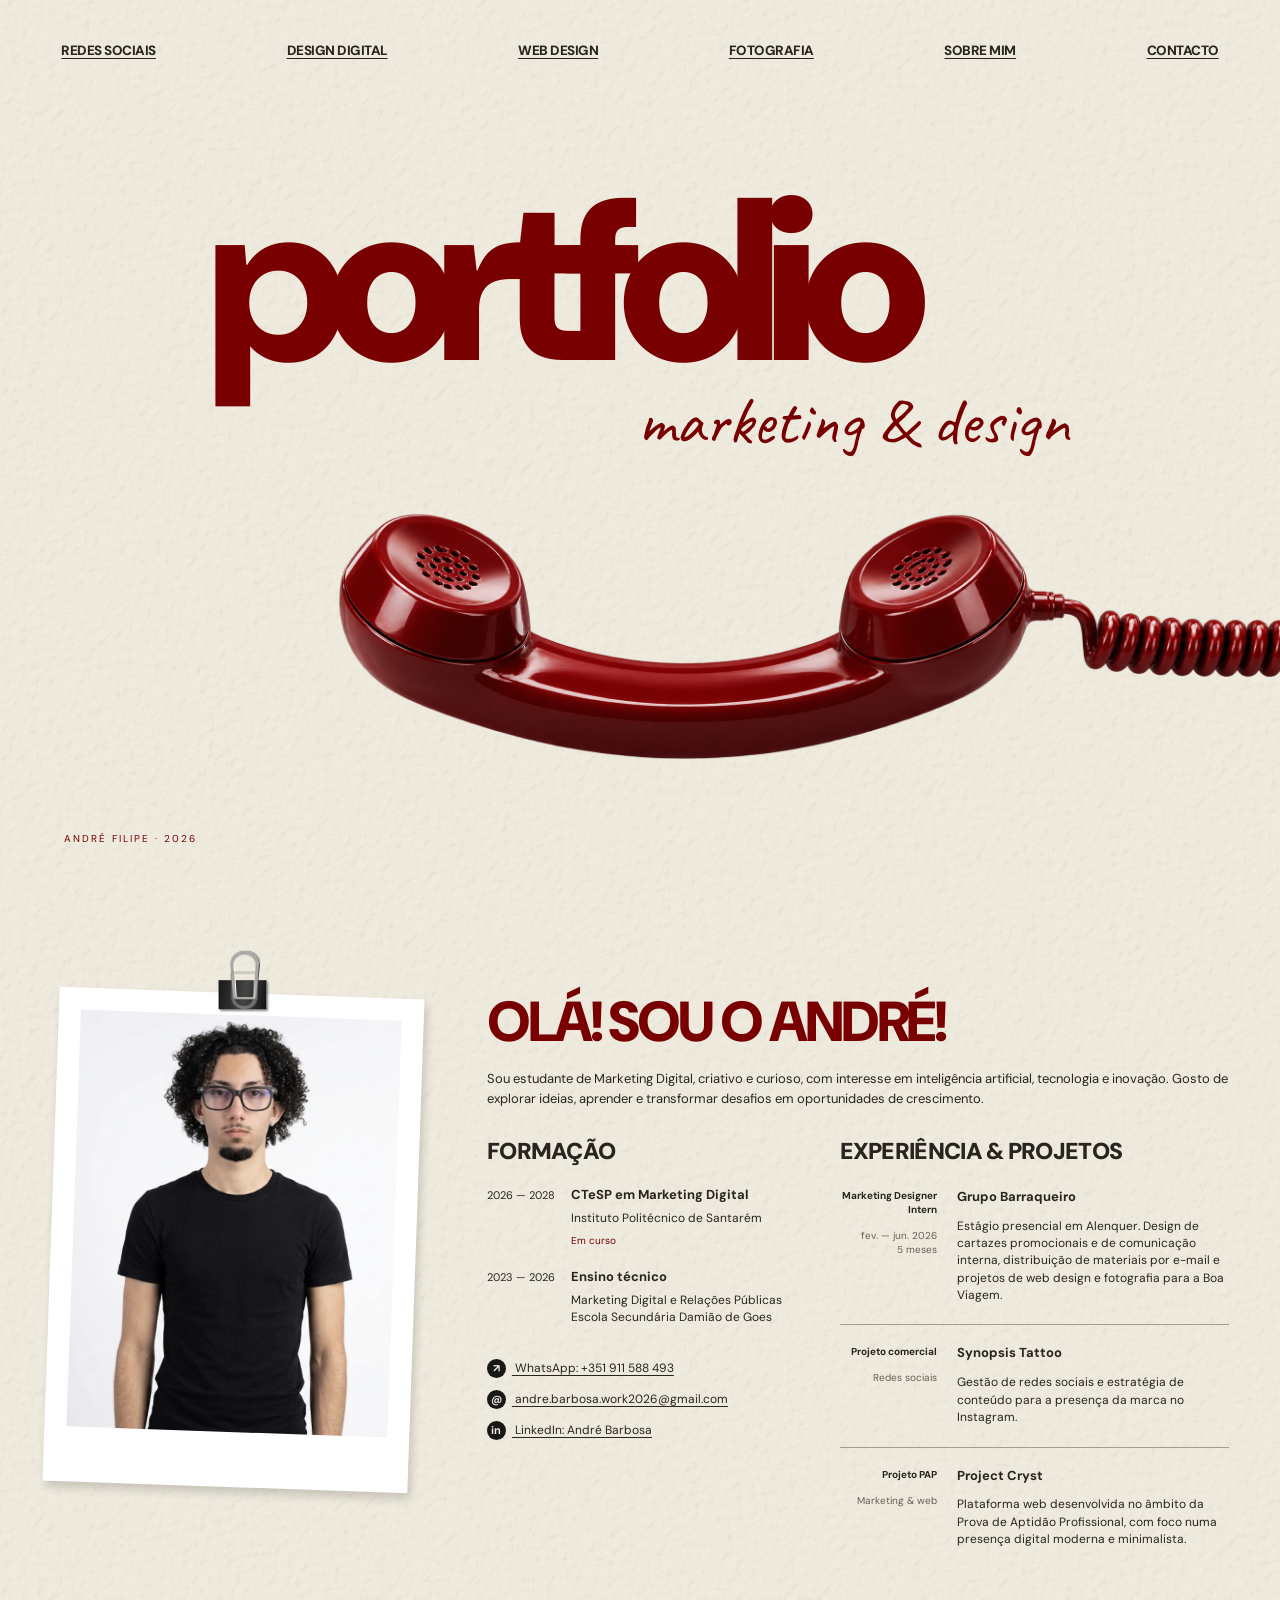
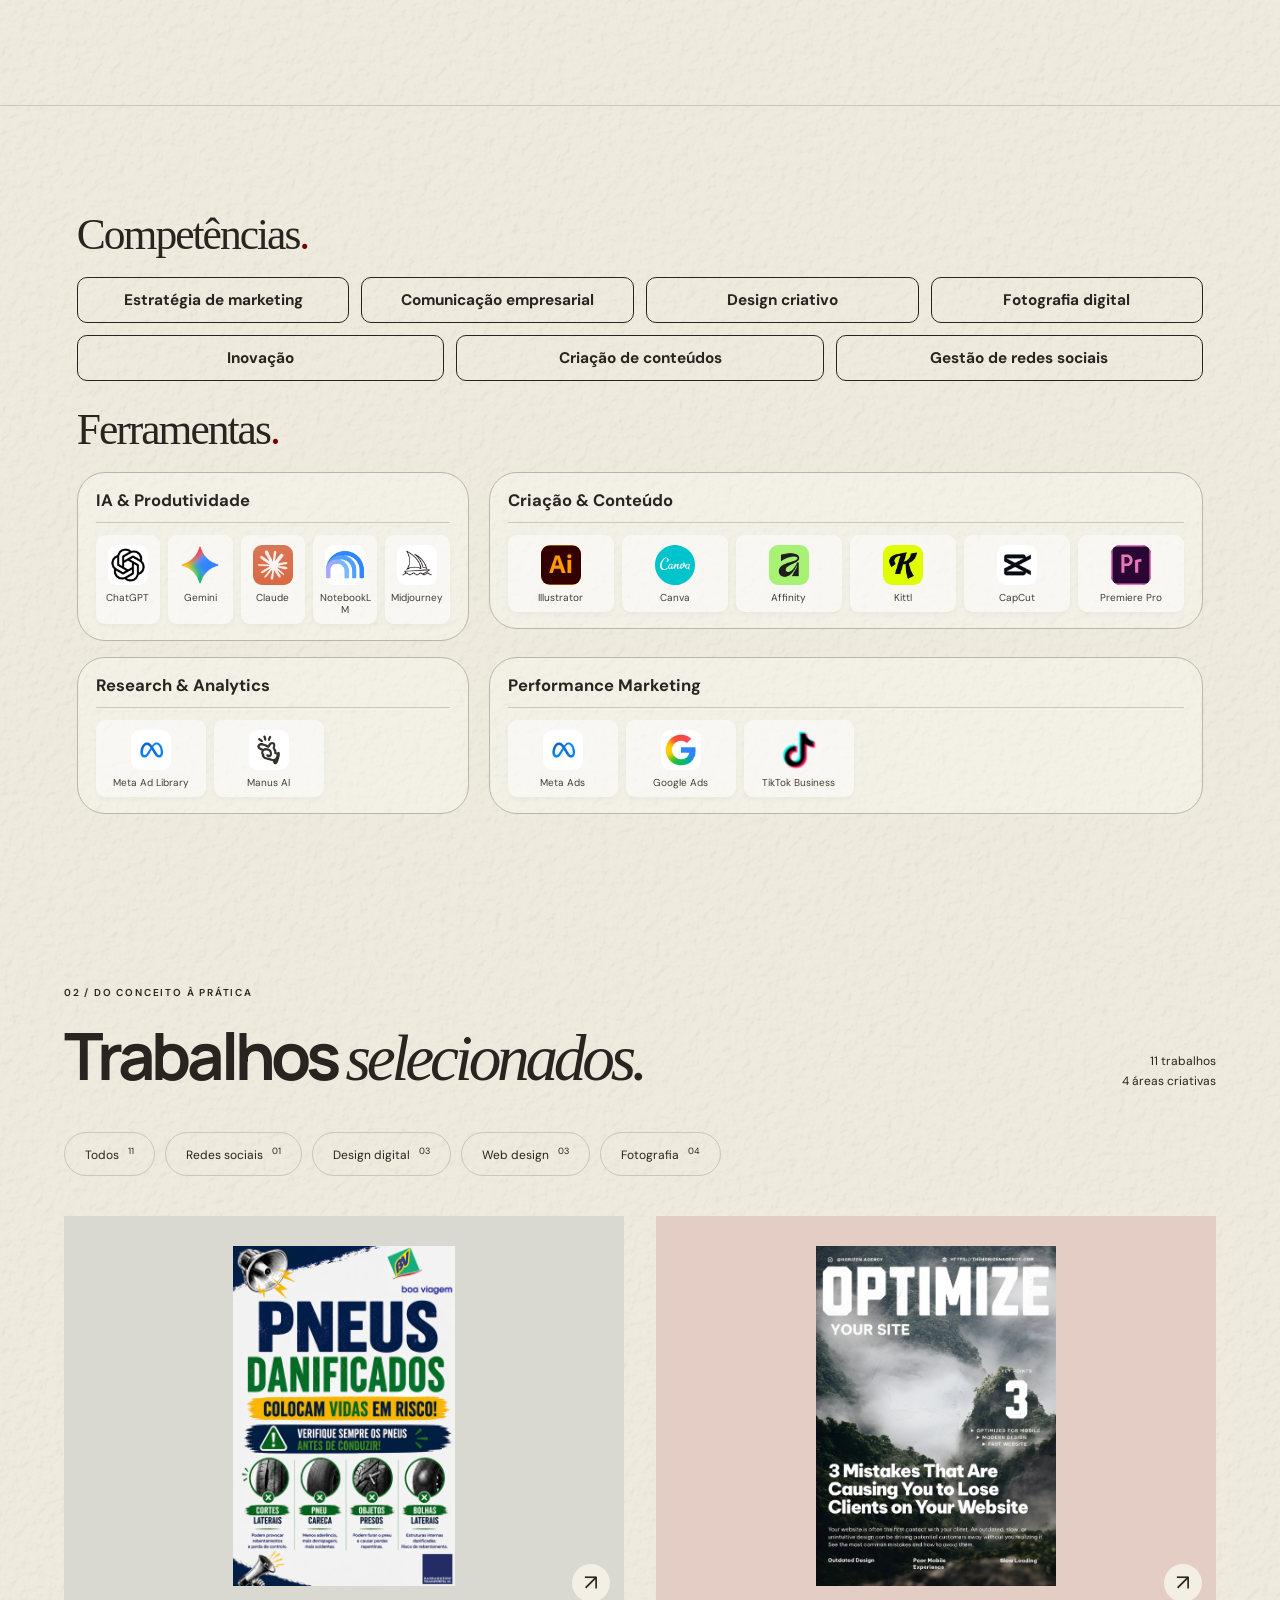
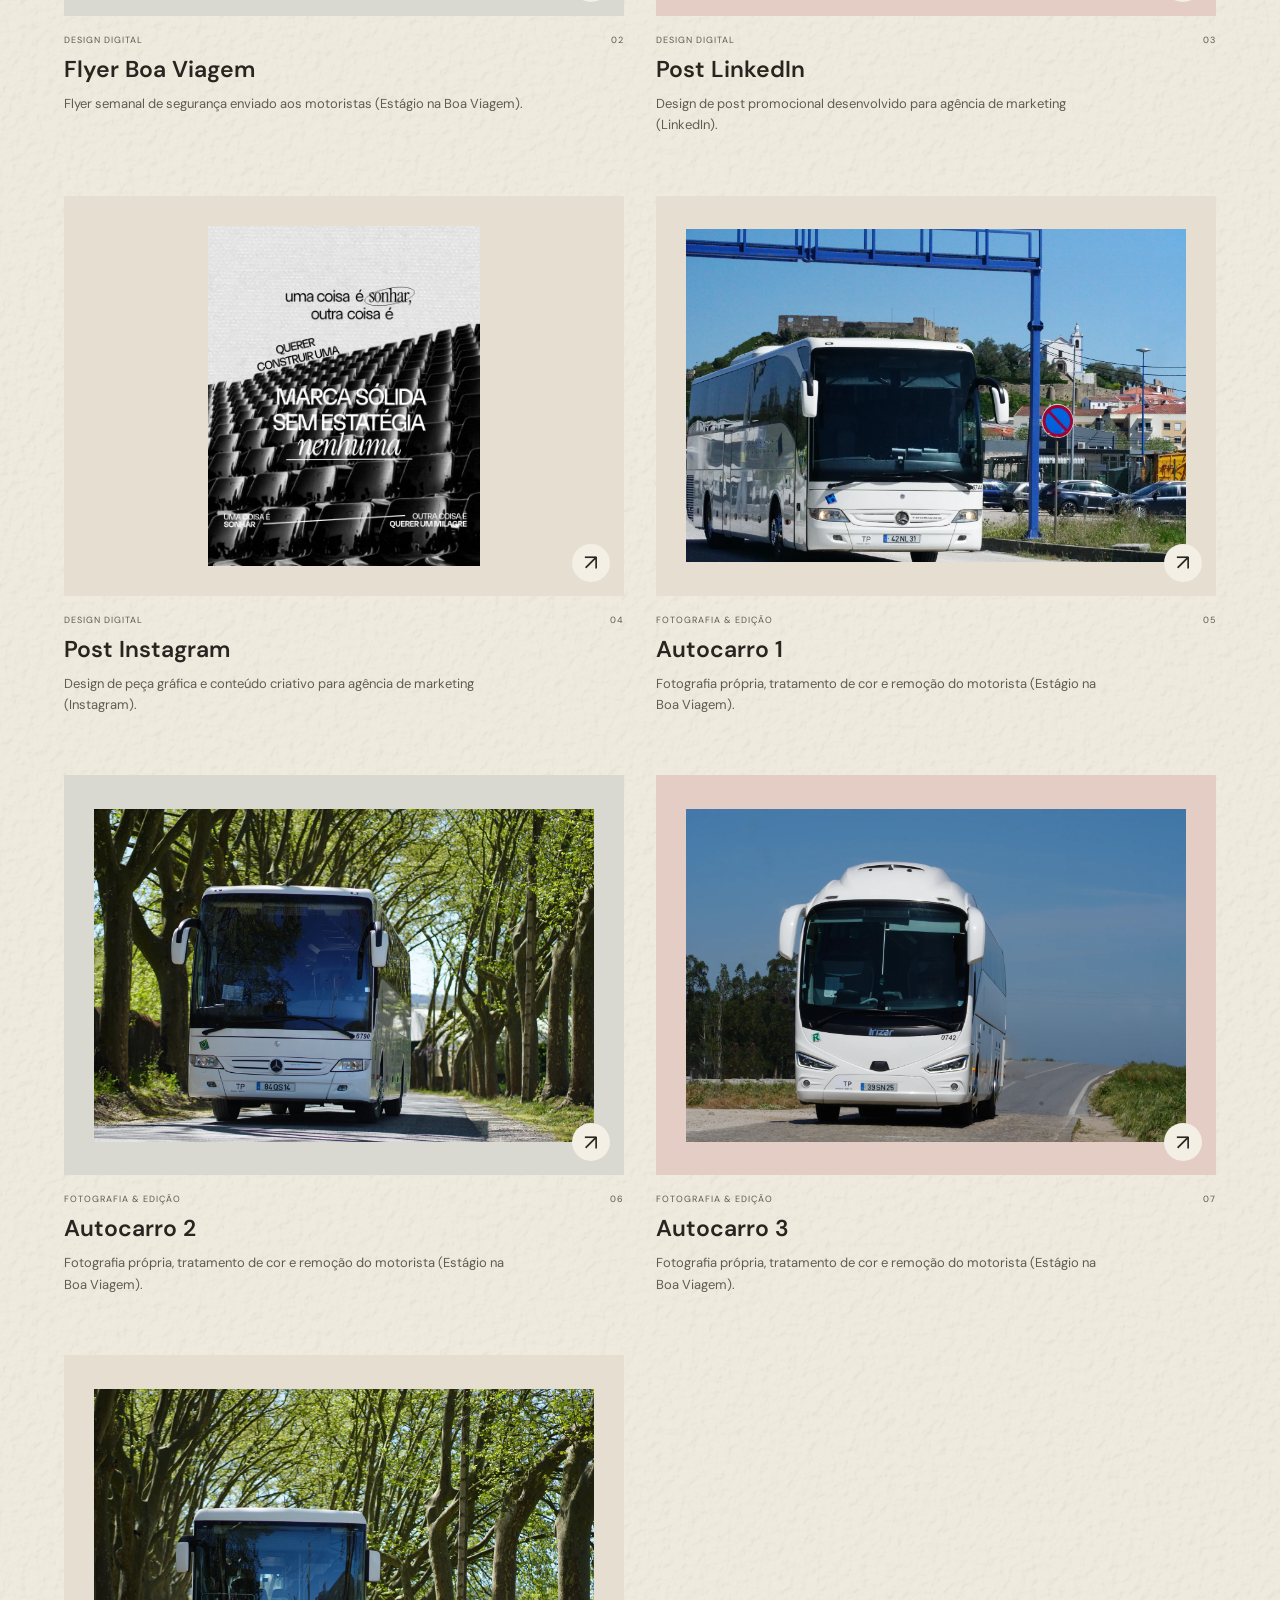
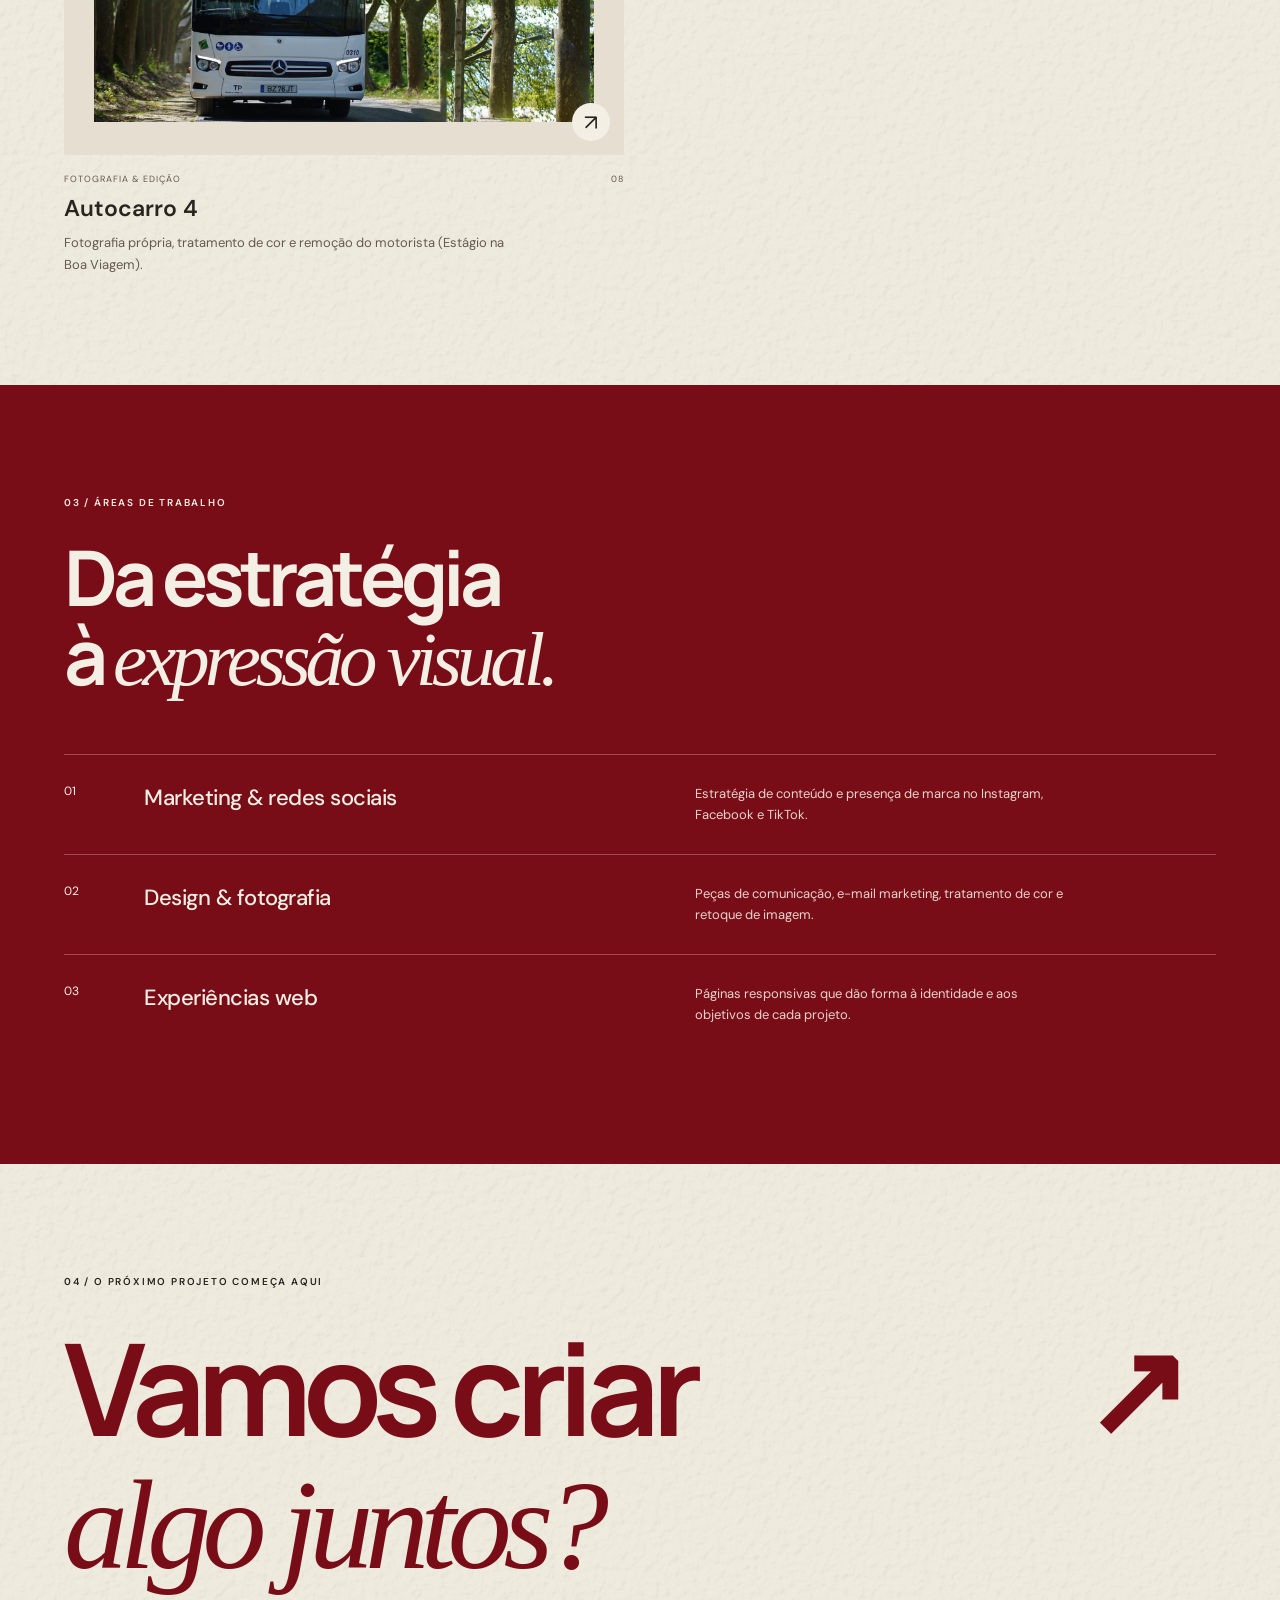
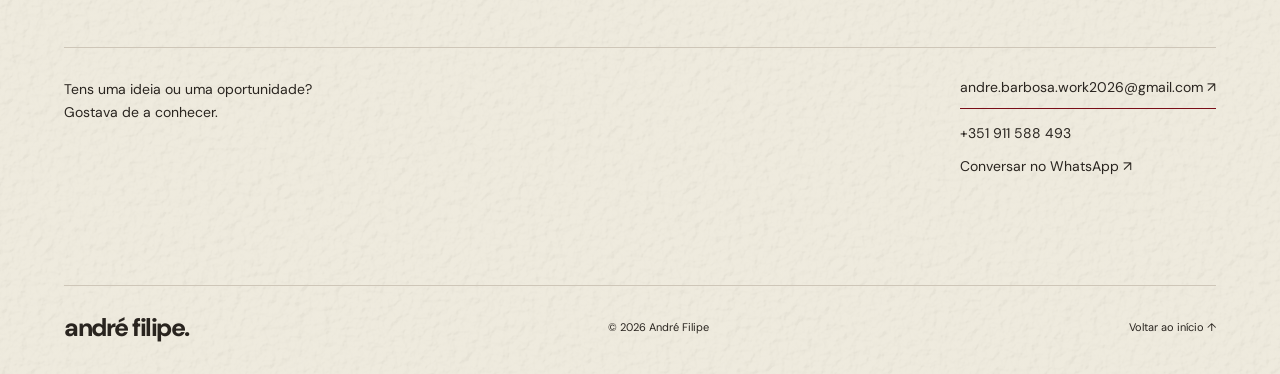
==== commit b5217314: "Keep only the Cryst website in portfolio" ====
--- a/design-e-edicao.html
+++ b/design-e-edicao.html
@@ -1 +1 @@
-<!doctype html><html lang="pt-PT"><head><meta charset="utf-8"><meta name="viewport" content="width=device-width,initial-scale=1"><title>André Filipe — Marketing, Design & Conteúdo</title><meta name="description" content="Portefólio de André Filipe. Projetos de marketing digital, redes sociais, design, fotografia e web design."><meta property="og:title" content="André Filipe — Portefólio"><meta property="og:description" content="Estratégia, conteúdo e design. Conhece os meus projetos."><meta property="og:type" content="website"><link rel="icon" href="favicon.png"><link rel="stylesheet" href="style.css"><link rel="stylesheet" href="cover.css"><link rel="stylesheet" href="resume.css"></head><body data-initial-filter="digital"><a class="skip" href="#main">Saltar para o conteúdo</a><header class="cover-nav"><nav aria-label="Navegação principal"><a href="redes-sociais.html#projects">Redes sociais</a><a href="design-grafico.html#projects">Design digital</a><a href="web-design.html#projects">Web design</a><a href="edicao-fotos.html#projects">Fotografia</a><a href="#about">Sobre mim</a><a href="#contact">Contacto</a></nav></header><main id="main"><section class="cover" aria-label="Portefólio de André Filipe"><div class="cover-title"><h1>portfolio</h1><p>marketing & design</p></div><a class="cover-phone" href="#contact" aria-label="Vamos falar sobre o teu próximo projeto"><img src="images/red-telephone.png" alt="Telefone vintage vermelho" width="2172" height="724" fetchpriority="high"></a><span class="cover-signature">André Filipe · 2026</span></section><section id="about" class="resume section"><aside class="resume-left"><div class="resume-photo"><span class="paper-clip" aria-hidden="true"></span><img src="images/portrait.webp" alt="André Filipe" width="700" height="800"></div></aside><div class="resume-content"><h2>Olá! Sou o André!</h2><p class="resume-intro">Sou estudante de Marketing Digital, criativo e curioso, com interesse em inteligência artificial, tecnologia e inovação. Gosto de explorar ideias, aprender e transformar desafios em oportunidades de crescimento.</p><div class="resume-columns"><div class="resume-details"><section><h3>Formação</h3><div class="education-item"><span>2026 — 2028</span><div><h4>CTeSP em Marketing Digital</h4><p>Instituto Politécnico de Santarém</p><small>Em curso</small></div></div><div class="education-item"><span>2023 — 2026</span><div><h4>Ensino técnico</h4><p>Marketing Digital e Relações Públicas<br>Escola Secundária Damião de Goes</p></div></div></section><div class="resume-contacts"><a href="https://wa.me/351911588493" target="_blank" rel="noopener noreferrer"><b aria-hidden="true">↗</b> WhatsApp: +351 911 588 493</a><a href="mailto:andre.barbosa.work2026@gmail.com"><b aria-hidden="true">@</b> andre.barbosa.work2026@gmail.com</a><a href="https://www.linkedin.com/in/andr%C3%A9-barbosa-945175391" target="_blank" rel="noopener noreferrer"><b aria-hidden="true">in</b> LinkedIn: André Barbosa</a></div></div><section class="resume-experience"><h3>Experiência & projetos</h3><article><div><strong>Marketing Designer Intern</strong><span>fev. — jun. 2026<br>5 meses</span></div><div><h4>Grupo Barraqueiro</h4><p>Estágio presencial em Alenquer. Design de cartazes promocionais e de comunicação interna, distribuição de materiais por e-mail e projetos de web design e fotografia para a Boa Viagem.</p></div></article><article><div><strong>Projeto comercial</strong><span>Redes sociais</span></div><div><h4>Synopsis Tattoo</h4><p>Gestão de redes sociais e estratégia de conteúdo para a presença da marca no Instagram.</p></div></article><article><div><strong>Projeto PAP</strong><span>Marketing & web</span></div><div><h4>Project Cryst</h4><p>Plataforma web, comunicação de produto por e-mail e conteúdos para Instagram, Facebook e TikTok, no âmbito da Prova de Aptidão Profissional.</p></div></article></section></div></div></section><section id="skills" class="skills-page section" aria-labelledby="skills-title"><div class="skills-main"><h2 id="skills-title">Competências<span>.</span></h2><div class="skill-pills"><span>Estratégia de marketing</span><span>Comunicação empresarial</span><span>Design criativo</span><span>Fotografia digital</span><span>Inovação</span><span>Criação de conteúdos</span><span>Gestão de redes sociais</span></div><h2 class="stack-title">Ferramentas<span>.</span></h2><div class="stack-groups"><div class="stack-panel"><h3>IA & Produtividade</h3><div class="tool-icons tool-logos"><figure title="ChatGPT"><img src="images/tool-chatgpt.png" alt="ChatGPT" width="48" height="48"><figcaption>ChatGPT</figcaption></figure><figure title="Gemini"><img src="images/tool-gemini.png" alt="Gemini" width="48" height="48"><figcaption>Gemini</figcaption></figure><figure title="Claude"><img src="images/tool-claude.png" alt="Claude" width="48" height="48"><figcaption>Claude</figcaption></figure><figure title="NotebookLM"><img src="images/tool-notebooklm.png" alt="NotebookLM" width="48" height="48"><figcaption>NotebookLM</figcaption></figure><figure title="Midjourney"><img src="images/tool-midjourney.png" alt="Midjourney" width="48" height="48"><figcaption>Midjourney</figcaption></figure></div></div><div class="stack-panel"><h3>Criação & Conteúdo</h3><div class="tool-icons tool-logos"><figure title="Illustrator"><img src="images/tool-illustrator.svg" alt="Illustrator" width="48" height="48"><figcaption>Illustrator</figcaption></figure><figure title="Canva"><img src="images/tool-canva.svg" alt="Canva" width="48" height="48"><figcaption>Canva</figcaption></figure><figure title="Affinity"><img src="images/tool-affinity.png" alt="Affinity" width="48" height="48"><figcaption>Affinity</figcaption></figure><figure title="Kittl"><img src="images/tool-kittl.png" alt="Kittl" width="48" height="48"><figcaption>Kittl</figcaption></figure><figure title="CapCut"><img src="images/tool-capcut.png" alt="CapCut" width="48" height="48"><figcaption>CapCut</figcaption></figure><figure title="Premiere Pro"><img src="images/tool-premiere.svg" alt="Premiere Pro" width="48" height="48"><figcaption>Premiere Pro</figcaption></figure></div></div><div class="stack-panel"><h3>Research & Analytics</h3><div class="tool-icons tool-logos"><figure title="Meta Ad Library"><img src="images/tool-meta.png" alt="Meta Ad Library" width="48" height="48"><figcaption>Meta Ad Library</figcaption></figure><figure title="Manus AI"><img src="images/tool-manus.png" alt="Manus AI" width="48" height="48"><figcaption>Manus AI</figcaption></figure></div></div><div class="stack-panel"><h3>Performance Marketing</h3><div class="tool-icons tool-logos"><figure title="Meta Ads"><img src="images/tool-meta.png" alt="Meta Ads" width="48" height="48"><figcaption>Meta Ads</figcaption></figure><figure title="Google Ads"><img src="images/tool-googleads.png" alt="Google Ads" width="48" height="48"><figcaption>Google Ads</figcaption></figure><figure title="TikTok Business"><img src="images/tool-tiktok.png" alt="TikTok Business" width="48" height="48"><figcaption>TikTok Business</figcaption></figure></div></div></div></div></section><section id="projects" class="section works"><div class="section-heading"><div><p class="eyebrow">02 / Do conceito à prática</p><h2>Trabalhos <em>selecionados.</em></h2></div><span class="work-count">15 trabalhos<br>4 áreas criativas</span></div><div class="filters" role="group" aria-label="Filtrar projetos"><button data-filter="all" aria-pressed="true">Todos <sup>15</sup></button><button data-filter="social" aria-pressed="false">Redes sociais <sup>04</sup></button><button data-filter="design" aria-pressed="false">Design digital <sup>04</sup></button><button data-filter="web" aria-pressed="false">Web design <sup>03</sup></button><button data-filter="photo" aria-pressed="false">Fotografia <sup>04</sup></button></div><p class="sr-only" id="filter-status" role="status"></p><div class="project-grid"><article class="project" data-category="social"><button class="project-visual" data-project="0" aria-label="Ver projeto Project Cryst - Instagram"><img src="images/preview-cryst_instagram_cover.webp" alt="Project Cryst - Instagram" loading="lazy" width="800" height="650"><span class="open-arrow" aria-hidden="true">↗</span></button><div class="project-meta"><span>Redes sociais</span><span>01</span></div><h3><button data-project="0">Project Cryst - Instagram</button></h3><p>Gestão de conteúdos, estética visual e estratégia de marca (Projeto PAP).</p></article><article class="project" data-category="social"><button class="project-visual" data-project="1" aria-label="Ver projeto Synopsis Tattoo - Instagram"><img src="images/preview-synopsis_tattoo_cover.webp" alt="Synopsis Tattoo - Instagram" loading="lazy" width="800" height="650"><span class="open-arrow" aria-hidden="true">↗</span></button><div class="project-meta"><span>Redes sociais</span><span>02</span></div><h3><button data-project="1">Synopsis Tattoo - Instagram</button></h3><p>Gestão de redes sociais e estratégia de conteúdo (Projeto Comercial).</p></article><article class="project" data-category="social"><button class="project-visual" data-project="2" aria-label="Ver projeto Project Cryst - Facebook"><img src="images/preview-cryst_facebook_cover.webp" alt="Project Cryst - Facebook" loading="lazy" width="800" height="650"><span class="open-arrow" aria-hidden="true">↗</span></button><div class="project-meta"><span>Redes sociais</span><span>03</span></div><h3><button data-project="2">Project Cryst - Facebook</button></h3><p>Gestão de página oficial e presença de marca no Facebook (Projeto PAP).</p></article><article class="project" data-category="social"><button class="project-visual" data-project="3" aria-label="Ver projeto Project Cryst - TikTok"><img src="images/preview-cryst_tiktok_cover.webp" alt="Project Cryst - TikTok" loading="lazy" width="800" height="650"><span class="open-arrow" aria-hidden="true">↗</span></button><div class="project-meta"><span>Redes sociais</span><span>04</span></div><h3><button data-project="3">Project Cryst - TikTok</button></h3><p>Criação de conteúdos curtos, vídeos promocionais e Reels no TikTok (Projeto PAP).</p></article><article class="project" data-category="design"><button class="project-visual" data-project="4" aria-label="Ver projeto E-mail Cryst Shop"><img src="images/preview-E-mail-Cryst-Shop.pdf.webp" alt="E-mail Cryst Shop" loading="lazy" width="800" height="650"><span class="open-arrow" aria-hidden="true">↗</span></button><div class="project-meta"><span>Design digital</span><span>05</span></div><h3><button data-project="4">E-mail Cryst Shop</button></h3><p>Design de e-mail marketing e comunicação de produto (Projeto PAP).</p></article><article class="project" data-category="design"><button class="project-visual" data-project="5" aria-label="Ver projeto Flyer Boa Viagem"><img src="images/preview-Pneus-Danificados.webp" alt="Flyer Boa Viagem" loading="lazy" width="800" height="650"><span class="open-arrow" aria-hidden="true">↗</span></button><div class="project-meta"><span>Design digital</span><span>06</span></div><h3><button data-project="5">Flyer Boa Viagem</button></h3><p>Flyer semanal de segurança enviado aos motoristas (Estágio na Boa Viagem).</p></article><article class="project" data-category="design"><button class="project-visual" data-project="6" aria-label="Ver projeto Post LinkedIn"><img src="images/preview-linkedin_post_cover.webp" alt="Post LinkedIn" loading="lazy" width="800" height="650"><span class="open-arrow" aria-hidden="true">↗</span></button><div class="project-meta"><span>Design digital</span><span>07</span></div><h3><button data-project="6">Post LinkedIn</button></h3><p>Design de post promocional desenvolvido para agência de marketing (LinkedIn).</p></article><article class="project" data-category="design"><button class="project-visual" data-project="7" aria-label="Ver projeto Post Instagram"><img src="images/preview-instagram_post_design_cover.webp" alt="Post Instagram" loading="lazy" width="800" height="650"><span class="open-arrow" aria-hidden="true">↗</span></button><div class="project-meta"><span>Design digital</span><span>08</span></div><h3><button data-project="7">Post Instagram</button></h3><p>Design de peça gráfica e conteúdo criativo para agência de marketing (Instagram).</p></article><article class="project" data-category="photo"><button class="project-visual" data-project="8" aria-label="Ver projeto Autocarro 1"><img src="images/preview-22222.webp" alt="Autocarro 1" loading="lazy" width="800" height="650"><span class="open-arrow" aria-hidden="true">↗</span></button><div class="project-meta"><span>Fotografia & edição</span><span>10</span></div><h3><button data-project="8">Autocarro 1</button></h3><p>Fotografia própria, tratamento de cor e remoção do motorista (Estágio na Boa Viagem).</p></article><article class="project" data-category="photo"><button class="project-visual" data-project="9" aria-label="Ver projeto Autocarro 2"><img src="images/preview-bus-4.webp" alt="Autocarro 2" loading="lazy" width="800" height="650"><span class="open-arrow" aria-hidden="true">↗</span></button><div class="project-meta"><span>Fotografia & edição</span><span>11</span></div><h3><button data-project="9">Autocarro 2</button></h3><p>Fotografia própria, tratamento de cor e remoção do motorista (Estágio na Boa Viagem).</p></article><article class="project" data-category="photo"><button class="project-visual" data-project="10" aria-label="Ver projeto Autocarro 3"><img src="images/preview-Bus-5.webp" alt="Autocarro 3" loading="lazy" width="800" height="650"><span class="open-arrow" aria-hidden="true">↗</span></button><div class="project-meta"><span>Fotografia & edição</span><span>12</span></div><h3><button data-project="10">Autocarro 3</button></h3><p>Fotografia própria, tratamento de cor e remoção do motorista (Estágio na Boa Viagem).</p></article><article class="project" data-category="photo"><button class="project-visual" data-project="11" aria-label="Ver projeto Autocarro 4"><img src="images/preview-bus-6.webp" alt="Autocarro 4" loading="lazy" width="800" height="650"><span class="open-arrow" aria-hidden="true">↗</span></button><div class="project-meta"><span>Fotografia & edição</span><span>13</span></div><h3><button data-project="11">Autocarro 4</button></h3><p>Fotografia própria, tratamento de cor e remoção do motorista (Estágio na Boa Viagem).</p></article><article class="project" data-category="web"><button class="project-visual" data-project="12" aria-label="Ver projeto Sofia Brilha"><img src="images/preview-sofia_brilha_cover.webp" alt="Sofia Brilha" loading="lazy" width="800" height="650"><span class="open-arrow" aria-hidden="true">↗</span></button><div class="project-meta"><span>Web design</span><span>14</span></div><h3><button data-project="12">Sofia Brilha</button></h3><p>Plataforma web moderna e responsiva para serviços de limpeza e organização.</p></article><article class="project" data-category="web"><button class="project-visual" data-project="13" aria-label="Ver projeto Project Cryst"><img src="images/preview-project_cryst_cover.webp" alt="Project Cryst" loading="lazy" width="800" height="650"><span class="open-arrow" aria-hidden="true">↗</span></button><div class="project-meta"><span>Web design</span><span>15</span></div><h3><button data-project="13">Project Cryst</button></h3><p>Plataforma web desenvolvida no âmbito da Prova de Aptidão Profissional (PAP), com estética moderna e minimalista.</p></article><article class="project" data-category="web"><button class="project-visual" data-project="14" aria-label="Ver projeto Website Boa Viagem"><img src="images/preview-boa_viagem_web_cover.webp" alt="Website Boa Viagem" loading="lazy" width="800" height="650"><span class="open-arrow" aria-hidden="true">↗</span></button><div class="project-meta"><span>Web design</span><span>16</span></div><h3><button data-project="14">Website Boa Viagem</button></h3><p>Website desenvolvido no estágio para a Boa Viagem, Barraqueiro Oeste, Mafrense e Ribatejana (Projeto de Estágio levado a execução real).</p></article></div></section><section class="expertise section"><p class="eyebrow">03 / Áreas de trabalho</p><h2>Da estratégia<br>à <em>expressão visual.</em></h2><div class="service"><span>01</span><h3>Marketing & redes sociais</h3><p>Estratégia de conteúdo e presença de marca no Instagram, Facebook e TikTok.</p></div><div class="service"><span>02</span><h3>Design & fotografia</h3><p>Peças de comunicação, e-mail marketing, tratamento de cor e retoque de imagem.</p></div><div class="service"><span>03</span><h3>Experiências web</h3><p>Páginas responsivas que dão forma à identidade e aos objetivos de cada projeto.</p></div></section><section id="contact" class="contact section"><p class="eyebrow">04 / O próximo projeto começa aqui</p><h2>Vamos criar<br><em>algo juntos?</em><span aria-hidden="true">↗</span></h2><div class="contact-bottom"><p>Tens uma ideia ou uma oportunidade?<br>Gostava de a conhecer.</p><div><a href="mailto:andre.barbosa.work2026@gmail.com">andre.barbosa.work2026@gmail.com ↗</a><a href="tel:+351911588493">+351 911 588 493</a><a href="https://wa.me/351911588493" target="_blank" rel="noopener noreferrer">Conversar no WhatsApp ↗</a></div></div></section></main><footer><a class="wordmark" href="#main">andré filipe.</a><span>© 2026 André Filipe</span><a href="#main">Voltar ao início ↑</a></footer><dialog id="project-dialog" aria-labelledby="dialog-title"><button class="close-dialog" aria-label="Fechar projeto">✕</button><div class="dialog-layout"><div class="dialog-image"><img id="dialog-image" alt=""></div><div class="dialog-info"><p class="eyebrow" id="dialog-category"></p><h2 id="dialog-title"></h2><p id="dialog-description"></p><a id="dialog-visit" class="text-link" target="_blank" rel="noopener noreferrer">Visitar projeto ↗</a><a id="dialog-download" class="text-link" download>Descarregar imagem ↓</a></div></div></dialog><script src="projects.js"></script><script src="script.js"></script></body></html>+<!doctype html><html lang="pt-PT"><head><meta charset="utf-8"><meta name="viewport" content="width=device-width,initial-scale=1"><title>André Filipe — Marketing, Design & Conteúdo</title><meta name="description" content="Portefólio de André Filipe. Projetos de marketing digital, redes sociais, design, fotografia e web design."><meta property="og:title" content="André Filipe — Portefólio"><meta property="og:description" content="Estratégia, conteúdo e design. Conhece os meus projetos."><meta property="og:type" content="website"><link rel="icon" href="favicon.png"><link rel="stylesheet" href="style.css"><link rel="stylesheet" href="cover.css"><link rel="stylesheet" href="resume.css"></head><body data-initial-filter="digital"><a class="skip" href="#main">Saltar para o conteúdo</a><header class="cover-nav"><nav aria-label="Navegação principal"><a href="redes-sociais.html#projects">Redes sociais</a><a href="design-grafico.html#projects">Design digital</a><a href="web-design.html#projects">Web design</a><a href="edicao-fotos.html#projects">Fotografia</a><a href="#about">Sobre mim</a><a href="#contact">Contacto</a></nav></header><main id="main"><section class="cover" aria-label="Portefólio de André Filipe"><div class="cover-title"><h1>portfolio</h1><p>marketing & design</p></div><a class="cover-phone" href="#contact" aria-label="Vamos falar sobre o teu próximo projeto"><img src="images/red-telephone.png" alt="Telefone vintage vermelho" width="2172" height="724" fetchpriority="high"></a><span class="cover-signature">André Filipe · 2026</span></section><section id="about" class="resume section"><aside class="resume-left"><div class="resume-photo"><span class="paper-clip" aria-hidden="true"></span><img src="images/portrait.webp" alt="André Filipe" width="700" height="800"></div></aside><div class="resume-content"><h2>Olá! Sou o André!</h2><p class="resume-intro">Sou estudante de Marketing Digital, criativo e curioso, com interesse em inteligência artificial, tecnologia e inovação. Gosto de explorar ideias, aprender e transformar desafios em oportunidades de crescimento.</p><div class="resume-columns"><div class="resume-details"><section><h3>Formação</h3><div class="education-item"><span>2026 — 2028</span><div><h4>CTeSP em Marketing Digital</h4><p>Instituto Politécnico de Santarém</p><small>Em curso</small></div></div><div class="education-item"><span>2023 — 2026</span><div><h4>Ensino técnico</h4><p>Marketing Digital e Relações Públicas<br>Escola Secundária Damião de Goes</p></div></div></section><div class="resume-contacts"><a href="https://wa.me/351911588493" target="_blank" rel="noopener noreferrer"><b aria-hidden="true">↗</b> WhatsApp: +351 911 588 493</a><a href="mailto:andre.barbosa.work2026@gmail.com"><b aria-hidden="true">@</b> andre.barbosa.work2026@gmail.com</a><a href="https://www.linkedin.com/in/andr%C3%A9-barbosa-945175391" target="_blank" rel="noopener noreferrer"><b aria-hidden="true">in</b> LinkedIn: André Barbosa</a></div></div><section class="resume-experience"><h3>Experiência & projetos</h3><article><div><strong>Marketing Designer Intern</strong><span>fev. — jun. 2026<br>5 meses</span></div><div><h4>Grupo Barraqueiro</h4><p>Estágio presencial em Alenquer. Design de cartazes promocionais e de comunicação interna, distribuição de materiais por e-mail e projetos de web design e fotografia para a Boa Viagem.</p></div></article><article><div><strong>Projeto comercial</strong><span>Redes sociais</span></div><div><h4>Synopsis Tattoo</h4><p>Gestão de redes sociais e estratégia de conteúdo para a presença da marca no Instagram.</p></div></article><article><div><strong>Projeto PAP</strong><span>Marketing & web</span></div><div><h4>Project Cryst</h4><p>Plataforma web desenvolvida no âmbito da Prova de Aptidão Profissional, com foco numa presença digital moderna e minimalista.</p></div></article></section></div></div></section><section id="skills" class="skills-page section" aria-labelledby="skills-title"><div class="skills-main"><h2 id="skills-title">Competências<span>.</span></h2><div class="skill-pills"><span>Estratégia de marketing</span><span>Comunicação empresarial</span><span>Design criativo</span><span>Fotografia digital</span><span>Inovação</span><span>Criação de conteúdos</span><span>Gestão de redes sociais</span></div><h2 class="stack-title">Ferramentas<span>.</span></h2><div class="stack-groups"><div class="stack-panel"><h3>IA & Produtividade</h3><div class="tool-icons tool-logos"><figure title="ChatGPT"><img src="images/tool-chatgpt.png" alt="ChatGPT" width="48" height="48"><figcaption>ChatGPT</figcaption></figure><figure title="Gemini"><img src="images/tool-gemini.png" alt="Gemini" width="48" height="48"><figcaption>Gemini</figcaption></figure><figure title="Claude"><img src="images/tool-claude.png" alt="Claude" width="48" height="48"><figcaption>Claude</figcaption></figure><figure title="NotebookLM"><img src="images/tool-notebooklm.png" alt="NotebookLM" width="48" height="48"><figcaption>NotebookLM</figcaption></figure><figure title="Midjourney"><img src="images/tool-midjourney.png" alt="Midjourney" width="48" height="48"><figcaption>Midjourney</figcaption></figure></div></div><div class="stack-panel"><h3>Criação & Conteúdo</h3><div class="tool-icons tool-logos"><figure title="Illustrator"><img src="images/tool-illustrator.svg" alt="Illustrator" width="48" height="48"><figcaption>Illustrator</figcaption></figure><figure title="Canva"><img src="images/tool-canva.svg" alt="Canva" width="48" height="48"><figcaption>Canva</figcaption></figure><figure title="Affinity"><img src="images/tool-affinity.png" alt="Affinity" width="48" height="48"><figcaption>Affinity</figcaption></figure><figure title="Kittl"><img src="images/tool-kittl.png" alt="Kittl" width="48" height="48"><figcaption>Kittl</figcaption></figure><figure title="CapCut"><img src="images/tool-capcut.png" alt="CapCut" width="48" height="48"><figcaption>CapCut</figcaption></figure><figure title="Premiere Pro"><img src="images/tool-premiere.svg" alt="Premiere Pro" width="48" height="48"><figcaption>Premiere Pro</figcaption></figure></div></div><div class="stack-panel"><h3>Research & Analytics</h3><div class="tool-icons tool-logos"><figure title="Meta Ad Library"><img src="images/tool-meta.png" alt="Meta Ad Library" width="48" height="48"><figcaption>Meta Ad Library</figcaption></figure><figure title="Manus AI"><img src="images/tool-manus.png" alt="Manus AI" width="48" height="48"><figcaption>Manus AI</figcaption></figure></div></div><div class="stack-panel"><h3>Performance Marketing</h3><div class="tool-icons tool-logos"><figure title="Meta Ads"><img src="images/tool-meta.png" alt="Meta Ads" width="48" height="48"><figcaption>Meta Ads</figcaption></figure><figure title="Google Ads"><img src="images/tool-googleads.png" alt="Google Ads" width="48" height="48"><figcaption>Google Ads</figcaption></figure><figure title="TikTok Business"><img src="images/tool-tiktok.png" alt="TikTok Business" width="48" height="48"><figcaption>TikTok Business</figcaption></figure></div></div></div></div></section><section id="projects" class="section works"><div class="section-heading"><div><p class="eyebrow">02 / Do conceito à prática</p><h2>Trabalhos <em>selecionados.</em></h2></div><span class="work-count">11 trabalhos<br>4 áreas criativas</span></div><div class="filters" role="group" aria-label="Filtrar projetos"><button data-filter="all" aria-pressed="true">Todos <sup>11</sup></button><button data-filter="social" aria-pressed="false">Redes sociais <sup>01</sup></button><button data-filter="design" aria-pressed="false">Design digital <sup>03</sup></button><button data-filter="web" aria-pressed="false">Web design <sup>03</sup></button><button data-filter="photo" aria-pressed="false">Fotografia <sup>04</sup></button></div><p class="sr-only" id="filter-status" role="status"></p><div class="project-grid"><article class="project" data-category="social"><button class="project-visual" data-project="0" aria-label="Ver projeto Synopsis Tattoo - Instagram"><img src="images/preview-synopsis_tattoo_cover.webp" alt="Synopsis Tattoo - Instagram" loading="lazy" width="800" height="650"><span class="open-arrow" aria-hidden="true">↗</span></button><div class="project-meta"><span>Redes sociais</span><span>01</span></div><h3><button data-project="0">Synopsis Tattoo - Instagram</button></h3><p>Gestão de redes sociais e estratégia de conteúdo (Projeto Comercial).</p></article><article class="project" data-category="design"><button class="project-visual" data-project="1" aria-label="Ver projeto Flyer Boa Viagem"><img src="images/preview-Pneus-Danificados.webp" alt="Flyer Boa Viagem" loading="lazy" width="800" height="650"><span class="open-arrow" aria-hidden="true">↗</span></button><div class="project-meta"><span>Design digital</span><span>02</span></div><h3><button data-project="1">Flyer Boa Viagem</button></h3><p>Flyer semanal de segurança enviado aos motoristas (Estágio na Boa Viagem).</p></article><article class="project" data-category="design"><button class="project-visual" data-project="2" aria-label="Ver projeto Post LinkedIn"><img src="images/preview-linkedin_post_cover.webp" alt="Post LinkedIn" loading="lazy" width="800" height="650"><span class="open-arrow" aria-hidden="true">↗</span></button><div class="project-meta"><span>Design digital</span><span>03</span></div><h3><button data-project="2">Post LinkedIn</button></h3><p>Design de post promocional desenvolvido para agência de marketing (LinkedIn).</p></article><article class="project" data-category="design"><button class="project-visual" data-project="3" aria-label="Ver projeto Post Instagram"><img src="images/preview-instagram_post_design_cover.webp" alt="Post Instagram" loading="lazy" width="800" height="650"><span class="open-arrow" aria-hidden="true">↗</span></button><div class="project-meta"><span>Design digital</span><span>04</span></div><h3><button data-project="3">Post Instagram</button></h3><p>Design de peça gráfica e conteúdo criativo para agência de marketing (Instagram).</p></article><article class="project" data-category="photo"><button class="project-visual" data-project="4" aria-label="Ver projeto Autocarro 1"><img src="images/preview-22222.webp" alt="Autocarro 1" loading="lazy" width="800" height="650"><span class="open-arrow" aria-hidden="true">↗</span></button><div class="project-meta"><span>Fotografia & edição</span><span>05</span></div><h3><button data-project="4">Autocarro 1</button></h3><p>Fotografia própria, tratamento de cor e remoção do motorista (Estágio na Boa Viagem).</p></article><article class="project" data-category="photo"><button class="project-visual" data-project="5" aria-label="Ver projeto Autocarro 2"><img src="images/preview-bus-4.webp" alt="Autocarro 2" loading="lazy" width="800" height="650"><span class="open-arrow" aria-hidden="true">↗</span></button><div class="project-meta"><span>Fotografia & edição</span><span>06</span></div><h3><button data-project="5">Autocarro 2</button></h3><p>Fotografia própria, tratamento de cor e remoção do motorista (Estágio na Boa Viagem).</p></article><article class="project" data-category="photo"><button class="project-visual" data-project="6" aria-label="Ver projeto Autocarro 3"><img src="images/preview-Bus-5.webp" alt="Autocarro 3" loading="lazy" width="800" height="650"><span class="open-arrow" aria-hidden="true">↗</span></button><div class="project-meta"><span>Fotografia & edição</span><span>07</span></div><h3><button data-project="6">Autocarro 3</button></h3><p>Fotografia própria, tratamento de cor e remoção do motorista (Estágio na Boa Viagem).</p></article><article class="project" data-category="photo"><button class="project-visual" data-project="7" aria-label="Ver projeto Autocarro 4"><img src="images/preview-bus-6.webp" alt="Autocarro 4" loading="lazy" width="800" height="650"><span class="open-arrow" aria-hidden="true">↗</span></button><div class="project-meta"><span>Fotografia & edição</span><span>08</span></div><h3><button data-project="7">Autocarro 4</button></h3><p>Fotografia própria, tratamento de cor e remoção do motorista (Estágio na Boa Viagem).</p></article><article class="project" data-category="web"><button class="project-visual" data-project="8" aria-label="Ver projeto Sofia Brilha"><img src="images/preview-sofia_brilha_cover.webp" alt="Sofia Brilha" loading="lazy" width="800" height="650"><span class="open-arrow" aria-hidden="true">↗</span></button><div class="project-meta"><span>Web design</span><span>09</span></div><h3><button data-project="8">Sofia Brilha</button></h3><p>Plataforma web moderna e responsiva para serviços de limpeza e organização.</p></article><article class="project" data-category="web"><button class="project-visual" data-project="9" aria-label="Ver projeto Project Cryst"><img src="images/preview-project_cryst_cover.webp" alt="Project Cryst" loading="lazy" width="800" height="650"><span class="open-arrow" aria-hidden="true">↗</span></button><div class="project-meta"><span>Web design</span><span>10</span></div><h3><button data-project="9">Project Cryst</button></h3><p>Plataforma web desenvolvida no âmbito da Prova de Aptidão Profissional (PAP), com estética moderna e minimalista.</p></article><article class="project" data-category="web"><button class="project-visual" data-project="10" aria-label="Ver projeto Website Boa Viagem"><img src="images/preview-boa_viagem_web_cover.webp" alt="Website Boa Viagem" loading="lazy" width="800" height="650"><span class="open-arrow" aria-hidden="true">↗</span></button><div class="project-meta"><span>Web design</span><span>11</span></div><h3><button data-project="10">Website Boa Viagem</button></h3><p>Website desenvolvido no estágio para a Boa Viagem, Barraqueiro Oeste, Mafrense e Ribatejana (Projeto de Estágio levado a execução real).</p></article></div></section><section class="expertise section"><p class="eyebrow">03 / Áreas de trabalho</p><h2>Da estratégia<br>à <em>expressão visual.</em></h2><div class="service"><span>01</span><h3>Marketing & redes sociais</h3><p>Estratégia de conteúdo e presença de marca no Instagram, Facebook e TikTok.</p></div><div class="service"><span>02</span><h3>Design & fotografia</h3><p>Peças de comunicação, e-mail marketing, tratamento de cor e retoque de imagem.</p></div><div class="service"><span>03</span><h3>Experiências web</h3><p>Páginas responsivas que dão forma à identidade e aos objetivos de cada projeto.</p></div></section><section id="contact" class="contact section"><p class="eyebrow">04 / O próximo projeto começa aqui</p><h2>Vamos criar<br><em>algo juntos?</em><span aria-hidden="true">↗</span></h2><div class="contact-bottom"><p>Tens uma ideia ou uma oportunidade?<br>Gostava de a conhecer.</p><div><a href="mailto:andre.barbosa.work2026@gmail.com">andre.barbosa.work2026@gmail.com ↗</a><a href="tel:+351911588493">+351 911 588 493</a><a href="https://wa.me/351911588493" target="_blank" rel="noopener noreferrer">Conversar no WhatsApp ↗</a></div></div></section></main><footer><a class="wordmark" href="#main">andré filipe.</a><span>© 2026 André Filipe</span><a href="#main">Voltar ao início ↑</a></footer><dialog id="project-dialog" aria-labelledby="dialog-title"><button class="close-dialog" aria-label="Fechar projeto">✕</button><div class="dialog-layout"><div class="dialog-image"><img id="dialog-image" alt=""></div><div class="dialog-info"><p class="eyebrow" id="dialog-category"></p><h2 id="dialog-title"></h2><p id="dialog-description"></p><a id="dialog-visit" class="text-link" target="_blank" rel="noopener noreferrer">Visitar projeto ↗</a><a id="dialog-download" class="text-link" download>Descarregar imagem ↓</a></div></div></dialog><script src="projects.js"></script><script src="script.js"></script></body></html>
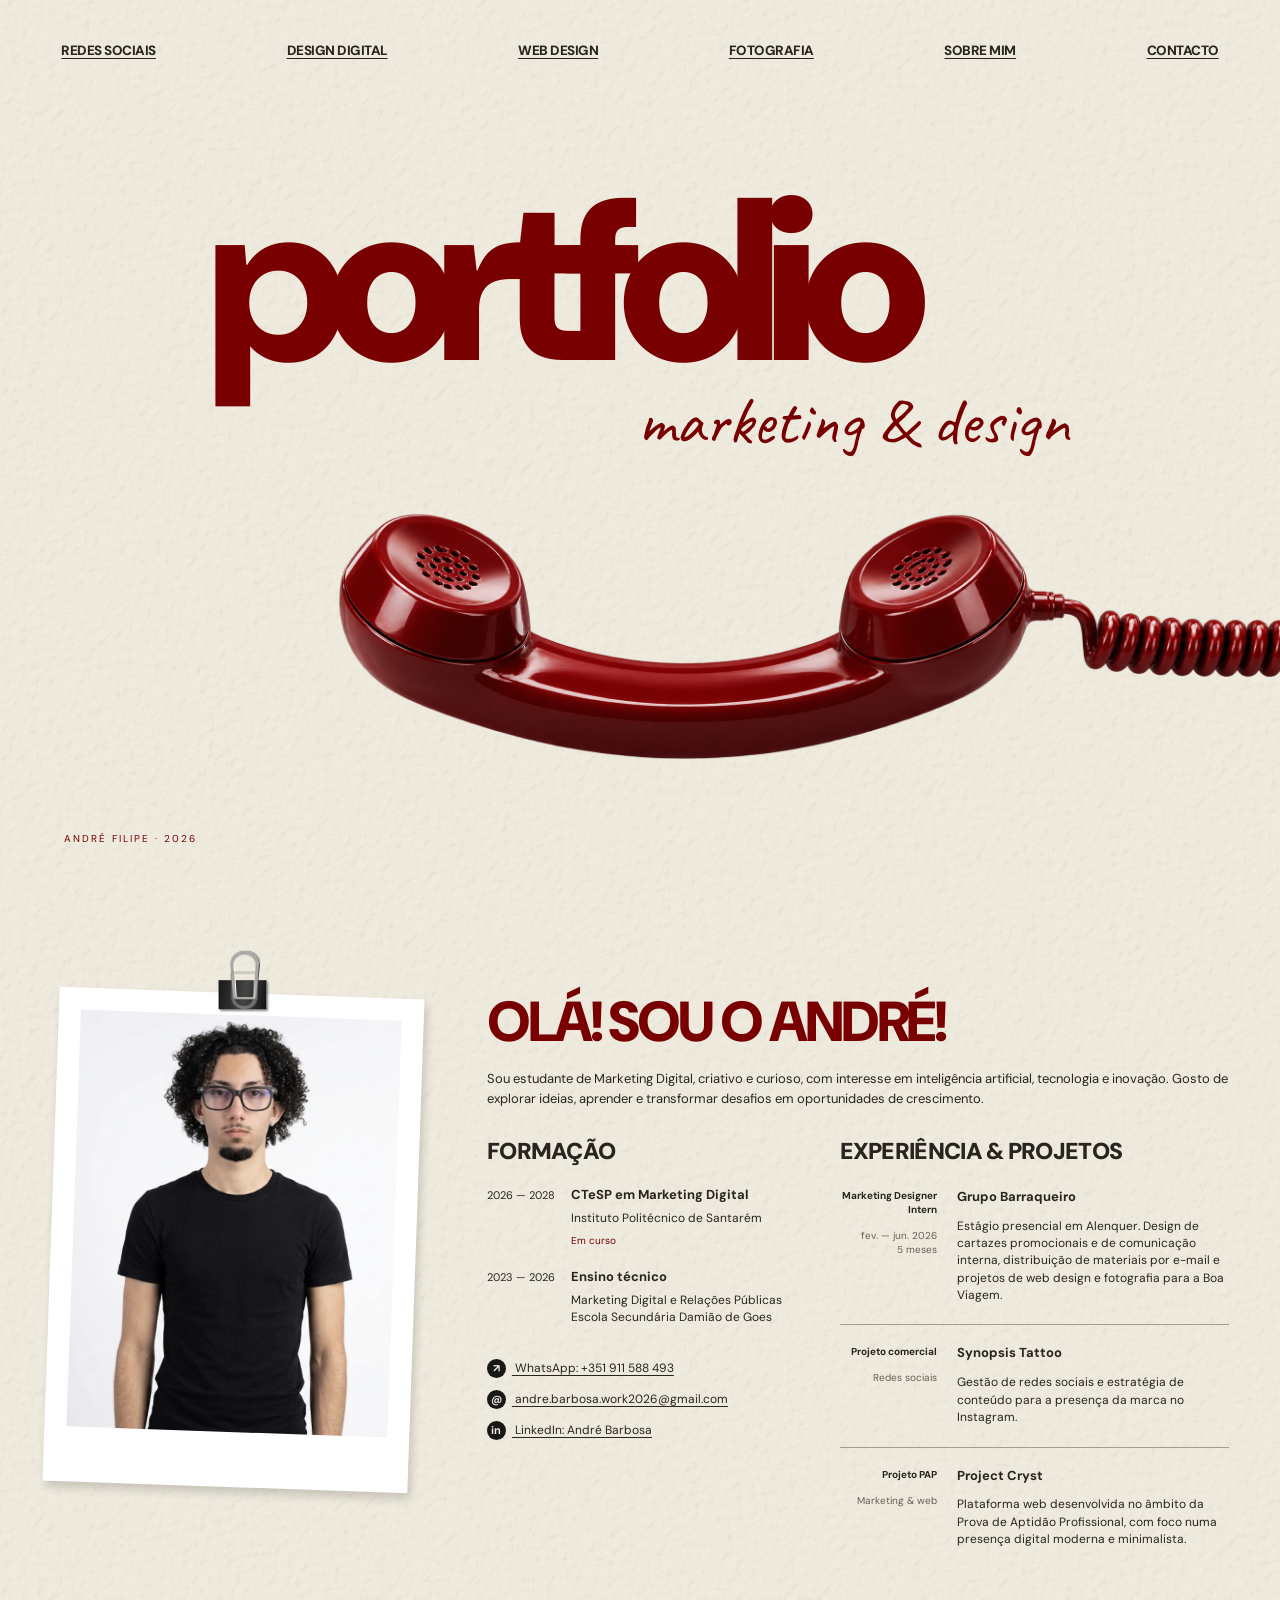
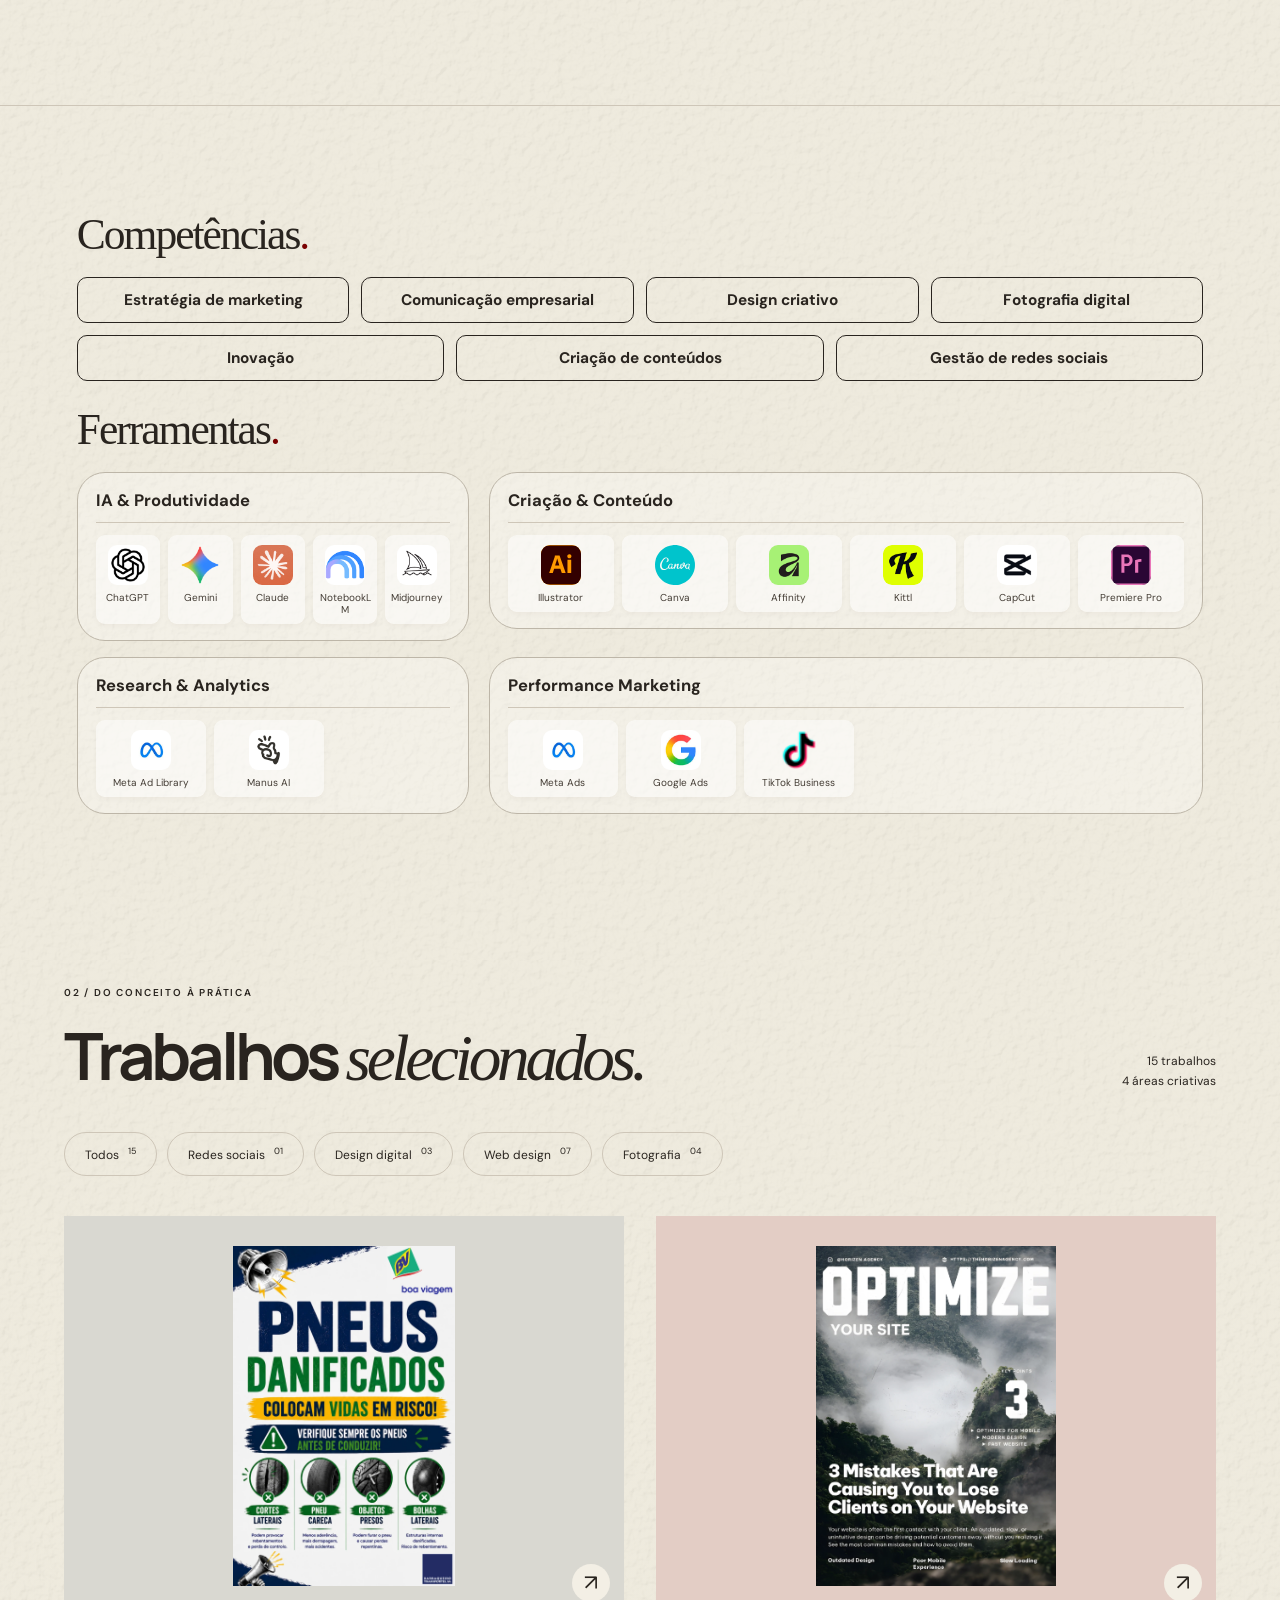
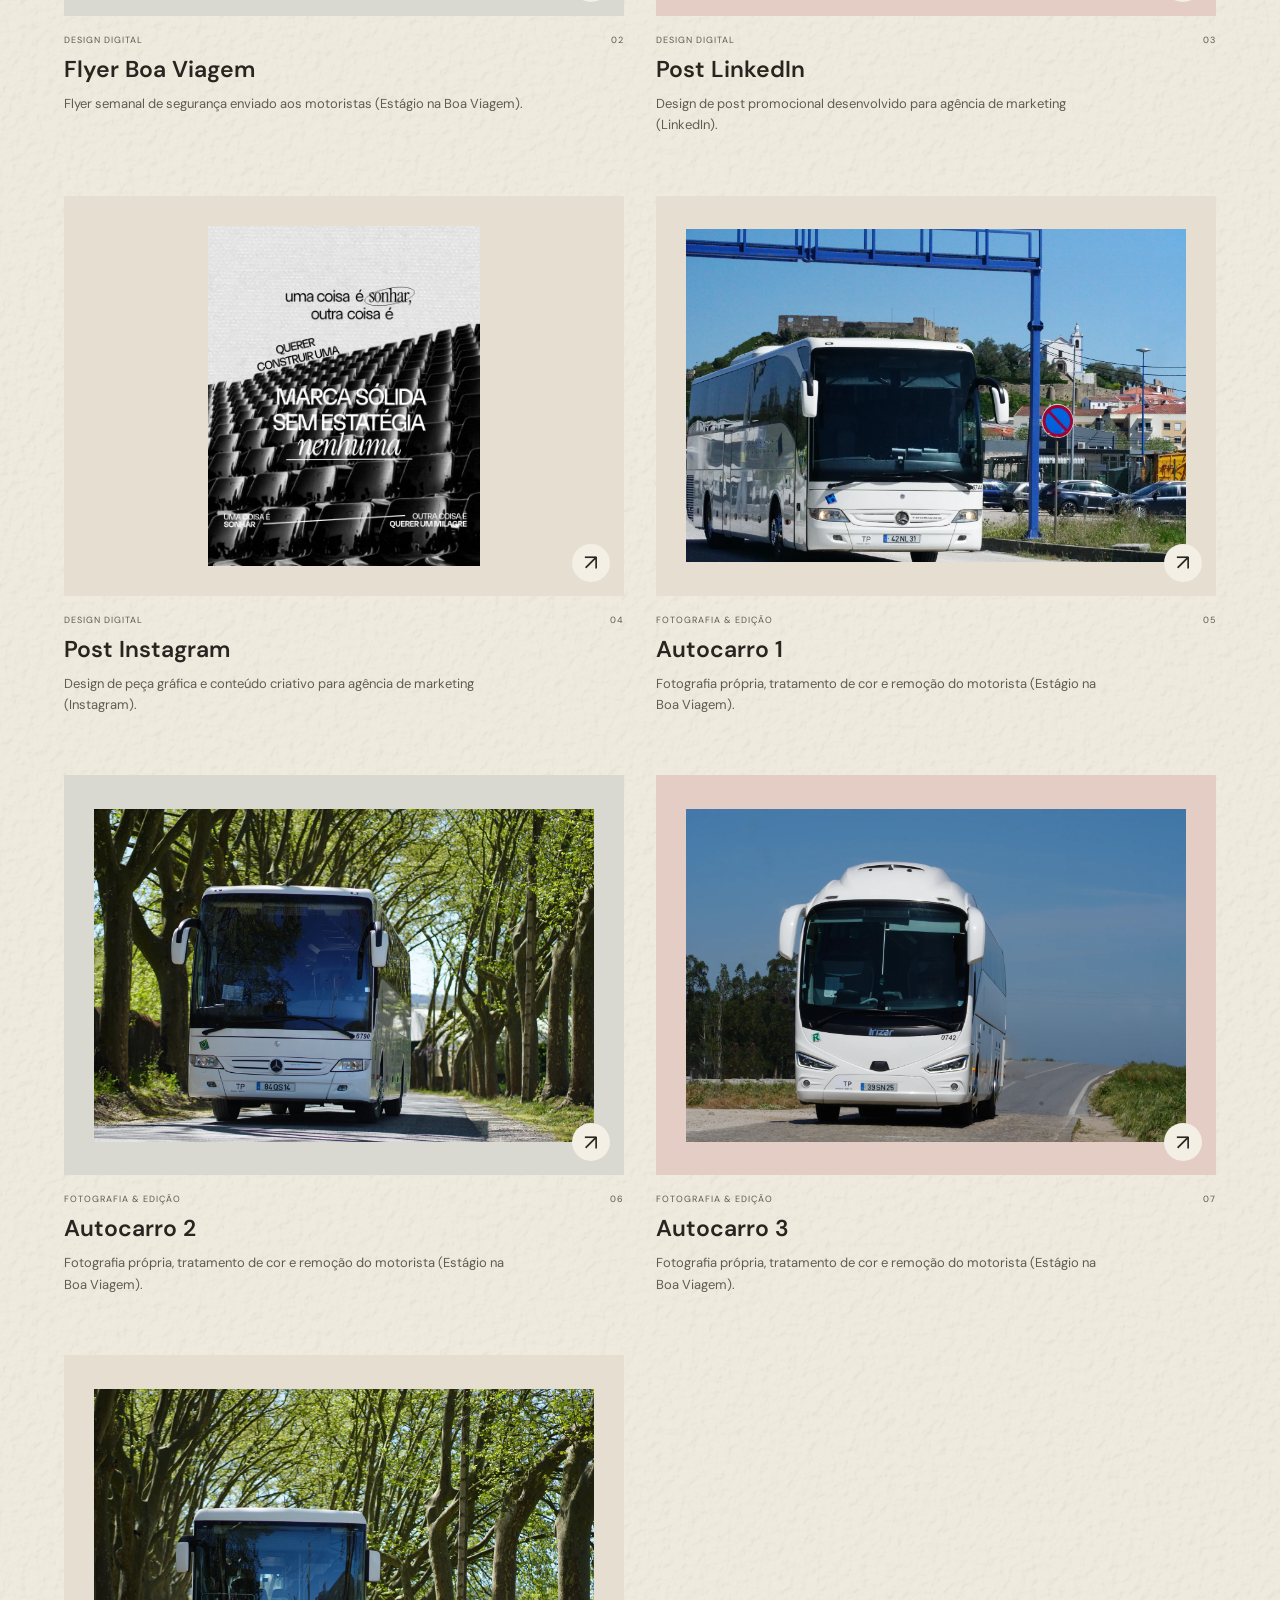
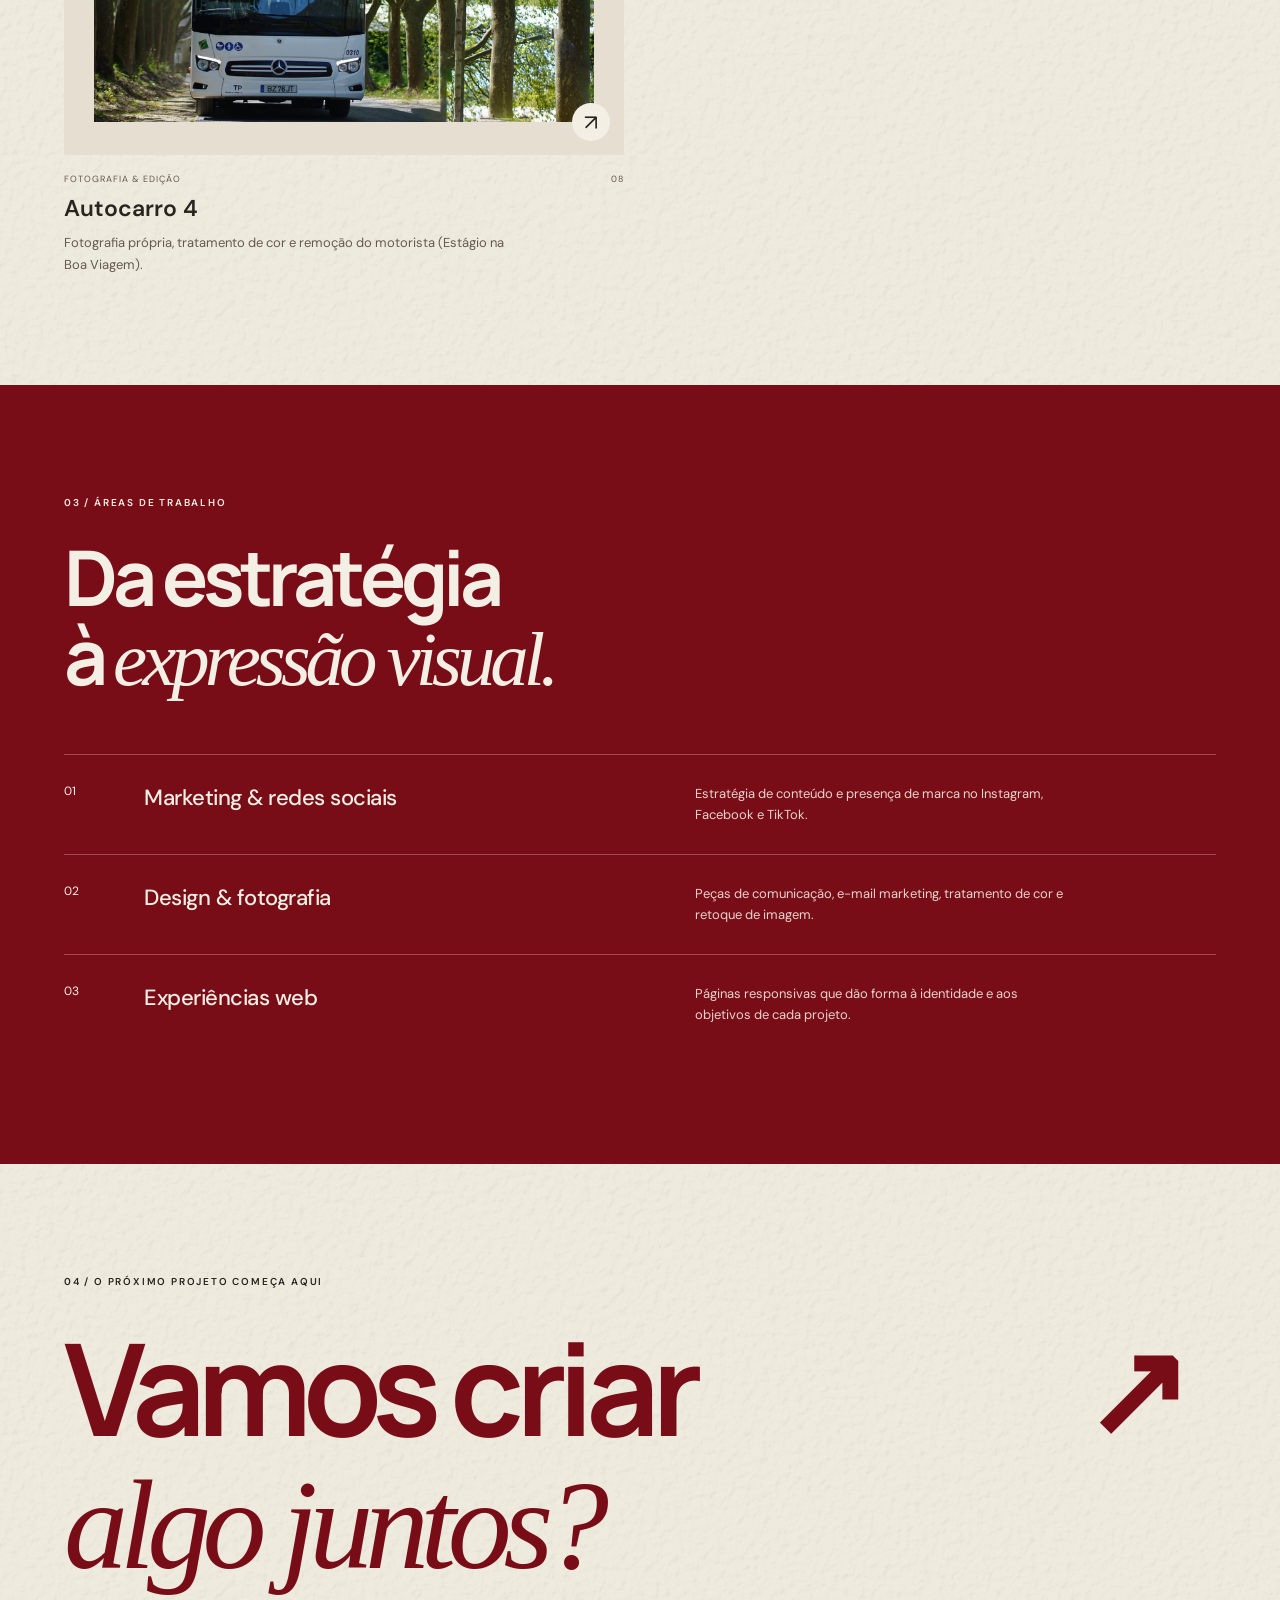
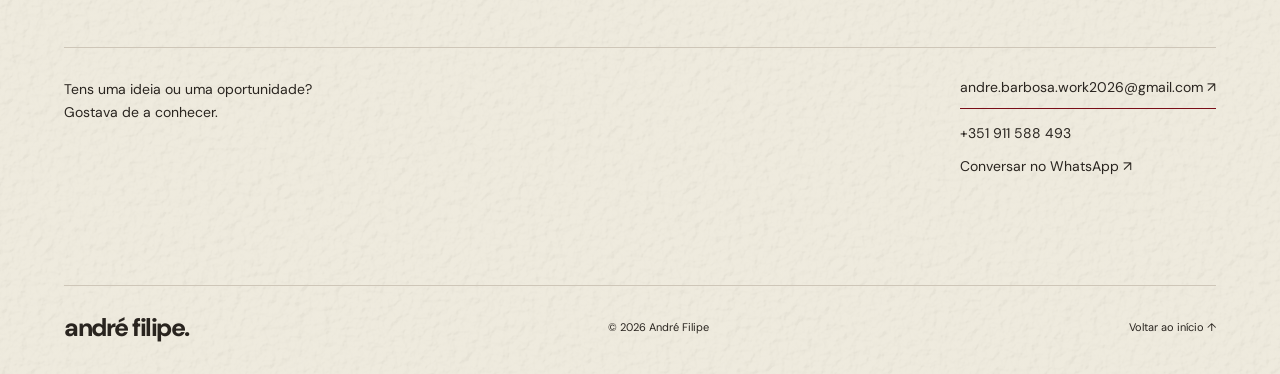
==== commit 1dd4d98b: "Add four ASCEN projects and remove Logofolio" ====
--- a/design-e-edicao.html
+++ b/design-e-edicao.html
@@ -1 +1 @@
-<!doctype html><html lang="pt-PT"><head><meta charset="utf-8"><meta name="viewport" content="width=device-width,initial-scale=1"><title>André Filipe — Marketing, Design & Conteúdo</title><meta name="description" content="Portefólio de André Filipe. Projetos de marketing digital, redes sociais, design, fotografia e web design."><meta property="og:title" content="André Filipe — Portefólio"><meta property="og:description" content="Estratégia, conteúdo e design. Conhece os meus projetos."><meta property="og:type" content="website"><link rel="icon" href="favicon.png"><link rel="stylesheet" href="style.css"><link rel="stylesheet" href="cover.css"><link rel="stylesheet" href="resume.css"></head><body data-initial-filter="digital"><a class="skip" href="#main">Saltar para o conteúdo</a><header class="cover-nav"><nav aria-label="Navegação principal"><a href="redes-sociais.html#projects">Redes sociais</a><a href="design-grafico.html#projects">Design digital</a><a href="web-design.html#projects">Web design</a><a href="edicao-fotos.html#projects">Fotografia</a><a href="#about">Sobre mim</a><a href="#contact">Contacto</a></nav></header><main id="main"><section class="cover" aria-label="Portefólio de André Filipe"><div class="cover-title"><h1>portfolio</h1><p>marketing & design</p></div><a class="cover-phone" href="#contact" aria-label="Vamos falar sobre o teu próximo projeto"><img src="images/red-telephone.png" alt="Telefone vintage vermelho" width="2172" height="724" fetchpriority="high"></a><span class="cover-signature">André Filipe · 2026</span></section><section id="about" class="resume section"><aside class="resume-left"><div class="resume-photo"><span class="paper-clip" aria-hidden="true"></span><img src="images/portrait.webp" alt="André Filipe" width="700" height="800"></div></aside><div class="resume-content"><h2>Olá! Sou o André!</h2><p class="resume-intro">Sou estudante de Marketing Digital, criativo e curioso, com interesse em inteligência artificial, tecnologia e inovação. Gosto de explorar ideias, aprender e transformar desafios em oportunidades de crescimento.</p><div class="resume-columns"><div class="resume-details"><section><h3>Formação</h3><div class="education-item"><span>2026 — 2028</span><div><h4>CTeSP em Marketing Digital</h4><p>Instituto Politécnico de Santarém</p><small>Em curso</small></div></div><div class="education-item"><span>2023 — 2026</span><div><h4>Ensino técnico</h4><p>Marketing Digital e Relações Públicas<br>Escola Secundária Damião de Goes</p></div></div></section><div class="resume-contacts"><a href="https://wa.me/351911588493" target="_blank" rel="noopener noreferrer"><b aria-hidden="true">↗</b> WhatsApp: +351 911 588 493</a><a href="mailto:andre.barbosa.work2026@gmail.com"><b aria-hidden="true">@</b> andre.barbosa.work2026@gmail.com</a><a href="https://www.linkedin.com/in/andr%C3%A9-barbosa-945175391" target="_blank" rel="noopener noreferrer"><b aria-hidden="true">in</b> LinkedIn: André Barbosa</a></div></div><section class="resume-experience"><h3>Experiência & projetos</h3><article><div><strong>Marketing Designer Intern</strong><span>fev. — jun. 2026<br>5 meses</span></div><div><h4>Grupo Barraqueiro</h4><p>Estágio presencial em Alenquer. Design de cartazes promocionais e de comunicação interna, distribuição de materiais por e-mail e projetos de web design e fotografia para a Boa Viagem.</p></div></article><article><div><strong>Projeto comercial</strong><span>Redes sociais</span></div><div><h4>Synopsis Tattoo</h4><p>Gestão de redes sociais e estratégia de conteúdo para a presença da marca no Instagram.</p></div></article><article><div><strong>Projeto PAP</strong><span>Marketing & web</span></div><div><h4>Project Cryst</h4><p>Plataforma web desenvolvida no âmbito da Prova de Aptidão Profissional, com foco numa presença digital moderna e minimalista.</p></div></article></section></div></div></section><section id="skills" class="skills-page section" aria-labelledby="skills-title"><div class="skills-main"><h2 id="skills-title">Competências<span>.</span></h2><div class="skill-pills"><span>Estratégia de marketing</span><span>Comunicação empresarial</span><span>Design criativo</span><span>Fotografia digital</span><span>Inovação</span><span>Criação de conteúdos</span><span>Gestão de redes sociais</span></div><h2 class="stack-title">Ferramentas<span>.</span></h2><div class="stack-groups"><div class="stack-panel"><h3>IA & Produtividade</h3><div class="tool-icons tool-logos"><figure title="ChatGPT"><img src="images/tool-chatgpt.png" alt="ChatGPT" width="48" height="48"><figcaption>ChatGPT</figcaption></figure><figure title="Gemini"><img src="images/tool-gemini.png" alt="Gemini" width="48" height="48"><figcaption>Gemini</figcaption></figure><figure title="Claude"><img src="images/tool-claude.png" alt="Claude" width="48" height="48"><figcaption>Claude</figcaption></figure><figure title="NotebookLM"><img src="images/tool-notebooklm.png" alt="NotebookLM" width="48" height="48"><figcaption>NotebookLM</figcaption></figure><figure title="Midjourney"><img src="images/tool-midjourney.png" alt="Midjourney" width="48" height="48"><figcaption>Midjourney</figcaption></figure></div></div><div class="stack-panel"><h3>Criação & Conteúdo</h3><div class="tool-icons tool-logos"><figure title="Illustrator"><img src="images/tool-illustrator.svg" alt="Illustrator" width="48" height="48"><figcaption>Illustrator</figcaption></figure><figure title="Canva"><img src="images/tool-canva.svg" alt="Canva" width="48" height="48"><figcaption>Canva</figcaption></figure><figure title="Affinity"><img src="images/tool-affinity.png" alt="Affinity" width="48" height="48"><figcaption>Affinity</figcaption></figure><figure title="Kittl"><img src="images/tool-kittl.png" alt="Kittl" width="48" height="48"><figcaption>Kittl</figcaption></figure><figure title="CapCut"><img src="images/tool-capcut.png" alt="CapCut" width="48" height="48"><figcaption>CapCut</figcaption></figure><figure title="Premiere Pro"><img src="images/tool-premiere.svg" alt="Premiere Pro" width="48" height="48"><figcaption>Premiere Pro</figcaption></figure></div></div><div class="stack-panel"><h3>Research & Analytics</h3><div class="tool-icons tool-logos"><figure title="Meta Ad Library"><img src="images/tool-meta.png" alt="Meta Ad Library" width="48" height="48"><figcaption>Meta Ad Library</figcaption></figure><figure title="Manus AI"><img src="images/tool-manus.png" alt="Manus AI" width="48" height="48"><figcaption>Manus AI</figcaption></figure></div></div><div class="stack-panel"><h3>Performance Marketing</h3><div class="tool-icons tool-logos"><figure title="Meta Ads"><img src="images/tool-meta.png" alt="Meta Ads" width="48" height="48"><figcaption>Meta Ads</figcaption></figure><figure title="Google Ads"><img src="images/tool-googleads.png" alt="Google Ads" width="48" height="48"><figcaption>Google Ads</figcaption></figure><figure title="TikTok Business"><img src="images/tool-tiktok.png" alt="TikTok Business" width="48" height="48"><figcaption>TikTok Business</figcaption></figure></div></div></div></div></section><section id="projects" class="section works"><div class="section-heading"><div><p class="eyebrow">02 / Do conceito à prática</p><h2>Trabalhos <em>selecionados.</em></h2></div><span class="work-count">11 trabalhos<br>4 áreas criativas</span></div><div class="filters" role="group" aria-label="Filtrar projetos"><button data-filter="all" aria-pressed="true">Todos <sup>11</sup></button><button data-filter="social" aria-pressed="false">Redes sociais <sup>01</sup></button><button data-filter="design" aria-pressed="false">Design digital <sup>03</sup></button><button data-filter="web" aria-pressed="false">Web design <sup>03</sup></button><button data-filter="photo" aria-pressed="false">Fotografia <sup>04</sup></button></div><p class="sr-only" id="filter-status" role="status"></p><div class="project-grid"><article class="project" data-category="social"><button class="project-visual" data-project="0" aria-label="Ver projeto Synopsis Tattoo - Instagram"><img src="images/preview-synopsis_tattoo_cover.webp" alt="Synopsis Tattoo - Instagram" loading="lazy" width="800" height="650"><span class="open-arrow" aria-hidden="true">↗</span></button><div class="project-meta"><span>Redes sociais</span><span>01</span></div><h3><button data-project="0">Synopsis Tattoo - Instagram</button></h3><p>Gestão de redes sociais e estratégia de conteúdo (Projeto Comercial).</p></article><article class="project" data-category="design"><button class="project-visual" data-project="1" aria-label="Ver projeto Flyer Boa Viagem"><img src="images/preview-Pneus-Danificados.webp" alt="Flyer Boa Viagem" loading="lazy" width="800" height="650"><span class="open-arrow" aria-hidden="true">↗</span></button><div class="project-meta"><span>Design digital</span><span>02</span></div><h3><button data-project="1">Flyer Boa Viagem</button></h3><p>Flyer semanal de segurança enviado aos motoristas (Estágio na Boa Viagem).</p></article><article class="project" data-category="design"><button class="project-visual" data-project="2" aria-label="Ver projeto Post LinkedIn"><img src="images/preview-linkedin_post_cover.webp" alt="Post LinkedIn" loading="lazy" width="800" height="650"><span class="open-arrow" aria-hidden="true">↗</span></button><div class="project-meta"><span>Design digital</span><span>03</span></div><h3><button data-project="2">Post LinkedIn</button></h3><p>Design de post promocional desenvolvido para agência de marketing (LinkedIn).</p></article><article class="project" data-category="design"><button class="project-visual" data-project="3" aria-label="Ver projeto Post Instagram"><img src="images/preview-instagram_post_design_cover.webp" alt="Post Instagram" loading="lazy" width="800" height="650"><span class="open-arrow" aria-hidden="true">↗</span></button><div class="project-meta"><span>Design digital</span><span>04</span></div><h3><button data-project="3">Post Instagram</button></h3><p>Design de peça gráfica e conteúdo criativo para agência de marketing (Instagram).</p></article><article class="project" data-category="photo"><button class="project-visual" data-project="4" aria-label="Ver projeto Autocarro 1"><img src="images/preview-22222.webp" alt="Autocarro 1" loading="lazy" width="800" height="650"><span class="open-arrow" aria-hidden="true">↗</span></button><div class="project-meta"><span>Fotografia & edição</span><span>05</span></div><h3><button data-project="4">Autocarro 1</button></h3><p>Fotografia própria, tratamento de cor e remoção do motorista (Estágio na Boa Viagem).</p></article><article class="project" data-category="photo"><button class="project-visual" data-project="5" aria-label="Ver projeto Autocarro 2"><img src="images/preview-bus-4.webp" alt="Autocarro 2" loading="lazy" width="800" height="650"><span class="open-arrow" aria-hidden="true">↗</span></button><div class="project-meta"><span>Fotografia & edição</span><span>06</span></div><h3><button data-project="5">Autocarro 2</button></h3><p>Fotografia própria, tratamento de cor e remoção do motorista (Estágio na Boa Viagem).</p></article><article class="project" data-category="photo"><button class="project-visual" data-project="6" aria-label="Ver projeto Autocarro 3"><img src="images/preview-Bus-5.webp" alt="Autocarro 3" loading="lazy" width="800" height="650"><span class="open-arrow" aria-hidden="true">↗</span></button><div class="project-meta"><span>Fotografia & edição</span><span>07</span></div><h3><button data-project="6">Autocarro 3</button></h3><p>Fotografia própria, tratamento de cor e remoção do motorista (Estágio na Boa Viagem).</p></article><article class="project" data-category="photo"><button class="project-visual" data-project="7" aria-label="Ver projeto Autocarro 4"><img src="images/preview-bus-6.webp" alt="Autocarro 4" loading="lazy" width="800" height="650"><span class="open-arrow" aria-hidden="true">↗</span></button><div class="project-meta"><span>Fotografia & edição</span><span>08</span></div><h3><button data-project="7">Autocarro 4</button></h3><p>Fotografia própria, tratamento de cor e remoção do motorista (Estágio na Boa Viagem).</p></article><article class="project" data-category="web"><button class="project-visual" data-project="8" aria-label="Ver projeto Sofia Brilha"><img src="images/preview-sofia_brilha_cover.webp" alt="Sofia Brilha" loading="lazy" width="800" height="650"><span class="open-arrow" aria-hidden="true">↗</span></button><div class="project-meta"><span>Web design</span><span>09</span></div><h3><button data-project="8">Sofia Brilha</button></h3><p>Plataforma web moderna e responsiva para serviços de limpeza e organização.</p></article><article class="project" data-category="web"><button class="project-visual" data-project="9" aria-label="Ver projeto Project Cryst"><img src="images/preview-project_cryst_cover.webp" alt="Project Cryst" loading="lazy" width="800" height="650"><span class="open-arrow" aria-hidden="true">↗</span></button><div class="project-meta"><span>Web design</span><span>10</span></div><h3><button data-project="9">Project Cryst</button></h3><p>Plataforma web desenvolvida no âmbito da Prova de Aptidão Profissional (PAP), com estética moderna e minimalista.</p></article><article class="project" data-category="web"><button class="project-visual" data-project="10" aria-label="Ver projeto Website Boa Viagem"><img src="images/preview-boa_viagem_web_cover.webp" alt="Website Boa Viagem" loading="lazy" width="800" height="650"><span class="open-arrow" aria-hidden="true">↗</span></button><div class="project-meta"><span>Web design</span><span>11</span></div><h3><button data-project="10">Website Boa Viagem</button></h3><p>Website desenvolvido no estágio para a Boa Viagem, Barraqueiro Oeste, Mafrense e Ribatejana (Projeto de Estágio levado a execução real).</p></article></div></section><section class="expertise section"><p class="eyebrow">03 / Áreas de trabalho</p><h2>Da estratégia<br>à <em>expressão visual.</em></h2><div class="service"><span>01</span><h3>Marketing & redes sociais</h3><p>Estratégia de conteúdo e presença de marca no Instagram, Facebook e TikTok.</p></div><div class="service"><span>02</span><h3>Design & fotografia</h3><p>Peças de comunicação, e-mail marketing, tratamento de cor e retoque de imagem.</p></div><div class="service"><span>03</span><h3>Experiências web</h3><p>Páginas responsivas que dão forma à identidade e aos objetivos de cada projeto.</p></div></section><section id="contact" class="contact section"><p class="eyebrow">04 / O próximo projeto começa aqui</p><h2>Vamos criar<br><em>algo juntos?</em><span aria-hidden="true">↗</span></h2><div class="contact-bottom"><p>Tens uma ideia ou uma oportunidade?<br>Gostava de a conhecer.</p><div><a href="mailto:andre.barbosa.work2026@gmail.com">andre.barbosa.work2026@gmail.com ↗</a><a href="tel:+351911588493">+351 911 588 493</a><a href="https://wa.me/351911588493" target="_blank" rel="noopener noreferrer">Conversar no WhatsApp ↗</a></div></div></section></main><footer><a class="wordmark" href="#main">andré filipe.</a><span>© 2026 André Filipe</span><a href="#main">Voltar ao início ↑</a></footer><dialog id="project-dialog" aria-labelledby="dialog-title"><button class="close-dialog" aria-label="Fechar projeto">✕</button><div class="dialog-layout"><div class="dialog-image"><img id="dialog-image" alt=""></div><div class="dialog-info"><p class="eyebrow" id="dialog-category"></p><h2 id="dialog-title"></h2><p id="dialog-description"></p><a id="dialog-visit" class="text-link" target="_blank" rel="noopener noreferrer">Visitar projeto ↗</a><a id="dialog-download" class="text-link" download>Descarregar imagem ↓</a></div></div></dialog><script src="projects.js"></script><script src="script.js"></script></body></html>+<!doctype html><html lang="pt-PT"><head><meta charset="utf-8"><meta name="viewport" content="width=device-width,initial-scale=1"><title>André Filipe — Marketing, Design & Conteúdo</title><meta name="description" content="Portefólio de André Filipe. Projetos de marketing digital, redes sociais, design, fotografia e web design."><meta property="og:title" content="André Filipe — Portefólio"><meta property="og:description" content="Estratégia, conteúdo e design. Conhece os meus projetos."><meta property="og:type" content="website"><link rel="icon" href="favicon.png"><link rel="stylesheet" href="style.css"><link rel="stylesheet" href="cover.css"><link rel="stylesheet" href="resume.css"></head><body data-initial-filter="digital"><a class="skip" href="#main">Saltar para o conteúdo</a><header class="cover-nav"><nav aria-label="Navegação principal"><a href="redes-sociais.html#projects">Redes sociais</a><a href="design-grafico.html#projects">Design digital</a><a href="web-design.html#projects">Web design</a><a href="edicao-fotos.html#projects">Fotografia</a><a href="#about">Sobre mim</a><a href="#contact">Contacto</a></nav></header><main id="main"><section class="cover" aria-label="Portefólio de André Filipe"><div class="cover-title"><h1>portfolio</h1><p>marketing & design</p></div><a class="cover-phone" href="#contact" aria-label="Vamos falar sobre o teu próximo projeto"><img src="images/red-telephone.png" alt="Telefone vintage vermelho" width="2172" height="724" fetchpriority="high"></a><span class="cover-signature">André Filipe · 2026</span></section><section id="about" class="resume section"><aside class="resume-left"><div class="resume-photo"><span class="paper-clip" aria-hidden="true"></span><img src="images/portrait.webp" alt="André Filipe" width="700" height="800"></div></aside><div class="resume-content"><h2>Olá! Sou o André!</h2><p class="resume-intro">Sou estudante de Marketing Digital, criativo e curioso, com interesse em inteligência artificial, tecnologia e inovação. Gosto de explorar ideias, aprender e transformar desafios em oportunidades de crescimento.</p><div class="resume-columns"><div class="resume-details"><section><h3>Formação</h3><div class="education-item"><span>2026 — 2028</span><div><h4>CTeSP em Marketing Digital</h4><p>Instituto Politécnico de Santarém</p><small>Em curso</small></div></div><div class="education-item"><span>2023 — 2026</span><div><h4>Ensino técnico</h4><p>Marketing Digital e Relações Públicas<br>Escola Secundária Damião de Goes</p></div></div></section><div class="resume-contacts"><a href="https://wa.me/351911588493" target="_blank" rel="noopener noreferrer"><b aria-hidden="true">↗</b> WhatsApp: +351 911 588 493</a><a href="mailto:andre.barbosa.work2026@gmail.com"><b aria-hidden="true">@</b> andre.barbosa.work2026@gmail.com</a><a href="https://www.linkedin.com/in/andr%C3%A9-barbosa-945175391" target="_blank" rel="noopener noreferrer"><b aria-hidden="true">in</b> LinkedIn: André Barbosa</a></div></div><section class="resume-experience"><h3>Experiência & projetos</h3><article><div><strong>Marketing Designer Intern</strong><span>fev. — jun. 2026<br>5 meses</span></div><div><h4>Grupo Barraqueiro</h4><p>Estágio presencial em Alenquer. Design de cartazes promocionais e de comunicação interna, distribuição de materiais por e-mail e projetos de web design e fotografia para a Boa Viagem.</p></div></article><article><div><strong>Projeto comercial</strong><span>Redes sociais</span></div><div><h4>Synopsis Tattoo</h4><p>Gestão de redes sociais e estratégia de conteúdo para a presença da marca no Instagram.</p></div></article><article><div><strong>Projeto PAP</strong><span>Marketing & web</span></div><div><h4>Project Cryst</h4><p>Plataforma web desenvolvida no âmbito da Prova de Aptidão Profissional, com foco numa presença digital moderna e minimalista.</p></div></article></section></div></div></section><section id="skills" class="skills-page section" aria-labelledby="skills-title"><div class="skills-main"><h2 id="skills-title">Competências<span>.</span></h2><div class="skill-pills"><span>Estratégia de marketing</span><span>Comunicação empresarial</span><span>Design criativo</span><span>Fotografia digital</span><span>Inovação</span><span>Criação de conteúdos</span><span>Gestão de redes sociais</span></div><h2 class="stack-title">Ferramentas<span>.</span></h2><div class="stack-groups"><div class="stack-panel"><h3>IA & Produtividade</h3><div class="tool-icons tool-logos"><figure title="ChatGPT"><img src="images/tool-chatgpt.png" alt="ChatGPT" width="48" height="48"><figcaption>ChatGPT</figcaption></figure><figure title="Gemini"><img src="images/tool-gemini.png" alt="Gemini" width="48" height="48"><figcaption>Gemini</figcaption></figure><figure title="Claude"><img src="images/tool-claude.png" alt="Claude" width="48" height="48"><figcaption>Claude</figcaption></figure><figure title="NotebookLM"><img src="images/tool-notebooklm.png" alt="NotebookLM" width="48" height="48"><figcaption>NotebookLM</figcaption></figure><figure title="Midjourney"><img src="images/tool-midjourney.png" alt="Midjourney" width="48" height="48"><figcaption>Midjourney</figcaption></figure></div></div><div class="stack-panel"><h3>Criação & Conteúdo</h3><div class="tool-icons tool-logos"><figure title="Illustrator"><img src="images/tool-illustrator.svg" alt="Illustrator" width="48" height="48"><figcaption>Illustrator</figcaption></figure><figure title="Canva"><img src="images/tool-canva.svg" alt="Canva" width="48" height="48"><figcaption>Canva</figcaption></figure><figure title="Affinity"><img src="images/tool-affinity.png" alt="Affinity" width="48" height="48"><figcaption>Affinity</figcaption></figure><figure title="Kittl"><img src="images/tool-kittl.png" alt="Kittl" width="48" height="48"><figcaption>Kittl</figcaption></figure><figure title="CapCut"><img src="images/tool-capcut.png" alt="CapCut" width="48" height="48"><figcaption>CapCut</figcaption></figure><figure title="Premiere Pro"><img src="images/tool-premiere.svg" alt="Premiere Pro" width="48" height="48"><figcaption>Premiere Pro</figcaption></figure></div></div><div class="stack-panel"><h3>Research & Analytics</h3><div class="tool-icons tool-logos"><figure title="Meta Ad Library"><img src="images/tool-meta.png" alt="Meta Ad Library" width="48" height="48"><figcaption>Meta Ad Library</figcaption></figure><figure title="Manus AI"><img src="images/tool-manus.png" alt="Manus AI" width="48" height="48"><figcaption>Manus AI</figcaption></figure></div></div><div class="stack-panel"><h3>Performance Marketing</h3><div class="tool-icons tool-logos"><figure title="Meta Ads"><img src="images/tool-meta.png" alt="Meta Ads" width="48" height="48"><figcaption>Meta Ads</figcaption></figure><figure title="Google Ads"><img src="images/tool-googleads.png" alt="Google Ads" width="48" height="48"><figcaption>Google Ads</figcaption></figure><figure title="TikTok Business"><img src="images/tool-tiktok.png" alt="TikTok Business" width="48" height="48"><figcaption>TikTok Business</figcaption></figure></div></div></div></div></section><section id="projects" class="section works"><div class="section-heading"><div><p class="eyebrow">02 / Do conceito à prática</p><h2>Trabalhos <em>selecionados.</em></h2></div><span class="work-count">15 trabalhos<br>4 áreas criativas</span></div><div class="filters" role="group" aria-label="Filtrar projetos"><button data-filter="all" aria-pressed="true">Todos <sup>15</sup></button><button data-filter="social" aria-pressed="false">Redes sociais <sup>01</sup></button><button data-filter="design" aria-pressed="false">Design digital <sup>03</sup></button><button data-filter="web" aria-pressed="false">Web design <sup>07</sup></button><button data-filter="photo" aria-pressed="false">Fotografia <sup>04</sup></button></div><p class="sr-only" id="filter-status" role="status"></p><div class="project-grid"><article class="project" data-category="social"><button class="project-visual" data-project="0" aria-label="Ver projeto Synopsis Tattoo - Instagram"><img src="images/preview-synopsis_tattoo_cover.webp" alt="Synopsis Tattoo - Instagram" loading="lazy" width="800" height="650"><span class="open-arrow" aria-hidden="true">↗</span></button><div class="project-meta"><span>Redes sociais</span><span>01</span></div><h3><button data-project="0">Synopsis Tattoo - Instagram</button></h3><p>Gestão de redes sociais e estratégia de conteúdo (Projeto Comercial).</p></article><article class="project" data-category="design"><button class="project-visual" data-project="1" aria-label="Ver projeto Flyer Boa Viagem"><img src="images/preview-Pneus-Danificados.webp" alt="Flyer Boa Viagem" loading="lazy" width="800" height="650"><span class="open-arrow" aria-hidden="true">↗</span></button><div class="project-meta"><span>Design digital</span><span>02</span></div><h3><button data-project="1">Flyer Boa Viagem</button></h3><p>Flyer semanal de segurança enviado aos motoristas (Estágio na Boa Viagem).</p></article><article class="project" data-category="design"><button class="project-visual" data-project="2" aria-label="Ver projeto Post LinkedIn"><img src="images/preview-linkedin_post_cover.webp" alt="Post LinkedIn" loading="lazy" width="800" height="650"><span class="open-arrow" aria-hidden="true">↗</span></button><div class="project-meta"><span>Design digital</span><span>03</span></div><h3><button data-project="2">Post LinkedIn</button></h3><p>Design de post promocional desenvolvido para agência de marketing (LinkedIn).</p></article><article class="project" data-category="design"><button class="project-visual" data-project="3" aria-label="Ver projeto Post Instagram"><img src="images/preview-instagram_post_design_cover.webp" alt="Post Instagram" loading="lazy" width="800" height="650"><span class="open-arrow" aria-hidden="true">↗</span></button><div class="project-meta"><span>Design digital</span><span>04</span></div><h3><button data-project="3">Post Instagram</button></h3><p>Design de peça gráfica e conteúdo criativo para agência de marketing (Instagram).</p></article><article class="project" data-category="photo"><button class="project-visual" data-project="4" aria-label="Ver projeto Autocarro 1"><img src="images/preview-22222.webp" alt="Autocarro 1" loading="lazy" width="800" height="650"><span class="open-arrow" aria-hidden="true">↗</span></button><div class="project-meta"><span>Fotografia & edição</span><span>05</span></div><h3><button data-project="4">Autocarro 1</button></h3><p>Fotografia própria, tratamento de cor e remoção do motorista (Estágio na Boa Viagem).</p></article><article class="project" data-category="photo"><button class="project-visual" data-project="5" aria-label="Ver projeto Autocarro 2"><img src="images/preview-bus-4.webp" alt="Autocarro 2" loading="lazy" width="800" height="650"><span class="open-arrow" aria-hidden="true">↗</span></button><div class="project-meta"><span>Fotografia & edição</span><span>06</span></div><h3><button data-project="5">Autocarro 2</button></h3><p>Fotografia própria, tratamento de cor e remoção do motorista (Estágio na Boa Viagem).</p></article><article class="project" data-category="photo"><button class="project-visual" data-project="6" aria-label="Ver projeto Autocarro 3"><img src="images/preview-Bus-5.webp" alt="Autocarro 3" loading="lazy" width="800" height="650"><span class="open-arrow" aria-hidden="true">↗</span></button><div class="project-meta"><span>Fotografia & edição</span><span>07</span></div><h3><button data-project="6">Autocarro 3</button></h3><p>Fotografia própria, tratamento de cor e remoção do motorista (Estágio na Boa Viagem).</p></article><article class="project" data-category="photo"><button class="project-visual" data-project="7" aria-label="Ver projeto Autocarro 4"><img src="images/preview-bus-6.webp" alt="Autocarro 4" loading="lazy" width="800" height="650"><span class="open-arrow" aria-hidden="true">↗</span></button><div class="project-meta"><span>Fotografia & edição</span><span>08</span></div><h3><button data-project="7">Autocarro 4</button></h3><p>Fotografia própria, tratamento de cor e remoção do motorista (Estágio na Boa Viagem).</p></article><article class="project" data-category="web"><button class="project-visual" data-project="8" aria-label="Ver projeto Sofia Brilha"><img src="images/preview-sofia_brilha_cover.webp" alt="Sofia Brilha" loading="lazy" width="800" height="650"><span class="open-arrow" aria-hidden="true">↗</span></button><div class="project-meta"><span>Web design</span><span>09</span></div><h3><button data-project="8">Sofia Brilha</button></h3><p>Plataforma web moderna e responsiva para serviços de limpeza e organização.</p></article><article class="project" data-category="web"><button class="project-visual" data-project="9" aria-label="Ver projeto Project Cryst"><img src="images/preview-project_cryst_cover.webp" alt="Project Cryst" loading="lazy" width="800" height="650"><span class="open-arrow" aria-hidden="true">↗</span></button><div class="project-meta"><span>Web design</span><span>10</span></div><h3><button data-project="9">Project Cryst</button></h3><p>Plataforma web desenvolvida no âmbito da Prova de Aptidão Profissional (PAP), com estética moderna e minimalista.</p></article><article class="project" data-category="web"><button class="project-visual" data-project="10" aria-label="Ver projeto Website Boa Viagem"><img src="images/preview-boa_viagem_web_cover.webp" alt="Website Boa Viagem" loading="lazy" width="800" height="650"><span class="open-arrow" aria-hidden="true">↗</span></button><div class="project-meta"><span>Web design</span><span>11</span></div><h3><button data-project="10">Website Boa Viagem</button></h3><p>Website desenvolvido no estágio para a Boa Viagem, Barraqueiro Oeste, Mafrense e Ribatejana (Projeto de Estágio levado a execução real).</p></article><article class="project" data-category="web"><button class="project-visual" data-project="11" aria-label="Ver projeto ATELIER — ASCEN"><img src="images/ascen-atelier.png" alt="ATELIER — ASCEN" loading="lazy" width="800" height="650"><span class="open-arrow" aria-hidden="true">↗</span></button><div class="project-meta"><span>Web design · ASCEN</span><span>12</span></div><h3><button data-project="11">ATELIER — ASCEN</button></h3><p>Website de demonstração para um estúdio de arquitetura fictício, com galeria de projetos, filtros e páginas individuais. Desenvolvido para a ASCEN.</p></article><article class="project" data-category="web"><button class="project-visual" data-project="12" aria-label="Ver projeto FLOW — ASCEN"><img src="images/ascen-flow.png" alt="FLOW — ASCEN" loading="lazy" width="800" height="650"><span class="open-arrow" aria-hidden="true">↗</span></button><div class="project-meta"><span>Web design · ASCEN</span><span>13</span></div><h3><button data-project="12">FLOW — ASCEN</button></h3><p>Protótipo de automação de workflows com editor visual, simulações e persistência local. Demonstração desenvolvida para a ASCEN.</p></article><article class="project" data-category="web"><button class="project-visual" data-project="13" aria-label="Ver projeto VELA — ASCEN"><img src="images/ascen-vela.png" alt="VELA — ASCEN" loading="lazy" width="800" height="650"><span class="open-arrow" aria-hidden="true">↗</span></button><div class="project-meta"><span>Web design · ASCEN</span><span>14</span></div><h3><button data-project="13">VELA — ASCEN</button></h3><p>Loja online de demonstração com catálogo, filtros, favoritos, carrinho e checkout simulado. Desenvolvida para a ASCEN.</p></article><article class="project" data-category="web"><button class="project-visual" data-project="14" aria-label="Ver projeto PULSE — ASCEN"><img src="images/ascen-pulse.png" alt="PULSE — ASCEN" loading="lazy" width="800" height="650"><span class="open-arrow" aria-hidden="true">↗</span></button><div class="project-meta"><span>Web design · ASCEN</span><span>15</span></div><h3><button data-project="14">PULSE — ASCEN</button></h3><p>Dashboard de business intelligence com filtros, gráficos, relatórios e exportação CSV. Demonstração ASCEN com dados sintéticos.</p></article></div></section><section class="expertise section"><p class="eyebrow">03 / Áreas de trabalho</p><h2>Da estratégia<br>à <em>expressão visual.</em></h2><div class="service"><span>01</span><h3>Marketing & redes sociais</h3><p>Estratégia de conteúdo e presença de marca no Instagram, Facebook e TikTok.</p></div><div class="service"><span>02</span><h3>Design & fotografia</h3><p>Peças de comunicação, e-mail marketing, tratamento de cor e retoque de imagem.</p></div><div class="service"><span>03</span><h3>Experiências web</h3><p>Páginas responsivas que dão forma à identidade e aos objetivos de cada projeto.</p></div></section><section id="contact" class="contact section"><p class="eyebrow">04 / O próximo projeto começa aqui</p><h2>Vamos criar<br><em>algo juntos?</em><span aria-hidden="true">↗</span></h2><div class="contact-bottom"><p>Tens uma ideia ou uma oportunidade?<br>Gostava de a conhecer.</p><div><a href="mailto:andre.barbosa.work2026@gmail.com">andre.barbosa.work2026@gmail.com ↗</a><a href="tel:+351911588493">+351 911 588 493</a><a href="https://wa.me/351911588493" target="_blank" rel="noopener noreferrer">Conversar no WhatsApp ↗</a></div></div></section></main><footer><a class="wordmark" href="#main">andré filipe.</a><span>© 2026 André Filipe</span><a href="#main">Voltar ao início ↑</a></footer><dialog id="project-dialog" aria-labelledby="dialog-title"><button class="close-dialog" aria-label="Fechar projeto">✕</button><div class="dialog-layout"><div class="dialog-image"><img id="dialog-image" alt=""></div><div class="dialog-info"><p class="eyebrow" id="dialog-category"></p><h2 id="dialog-title"></h2><p id="dialog-description"></p><a id="dialog-visit" class="text-link" target="_blank" rel="noopener noreferrer">Visitar projeto ↗</a><a id="dialog-download" class="text-link" download>Descarregar imagem ↓</a></div></div></dialog><script src="projects.js"></script><script src="script.js"></script></body></html>
